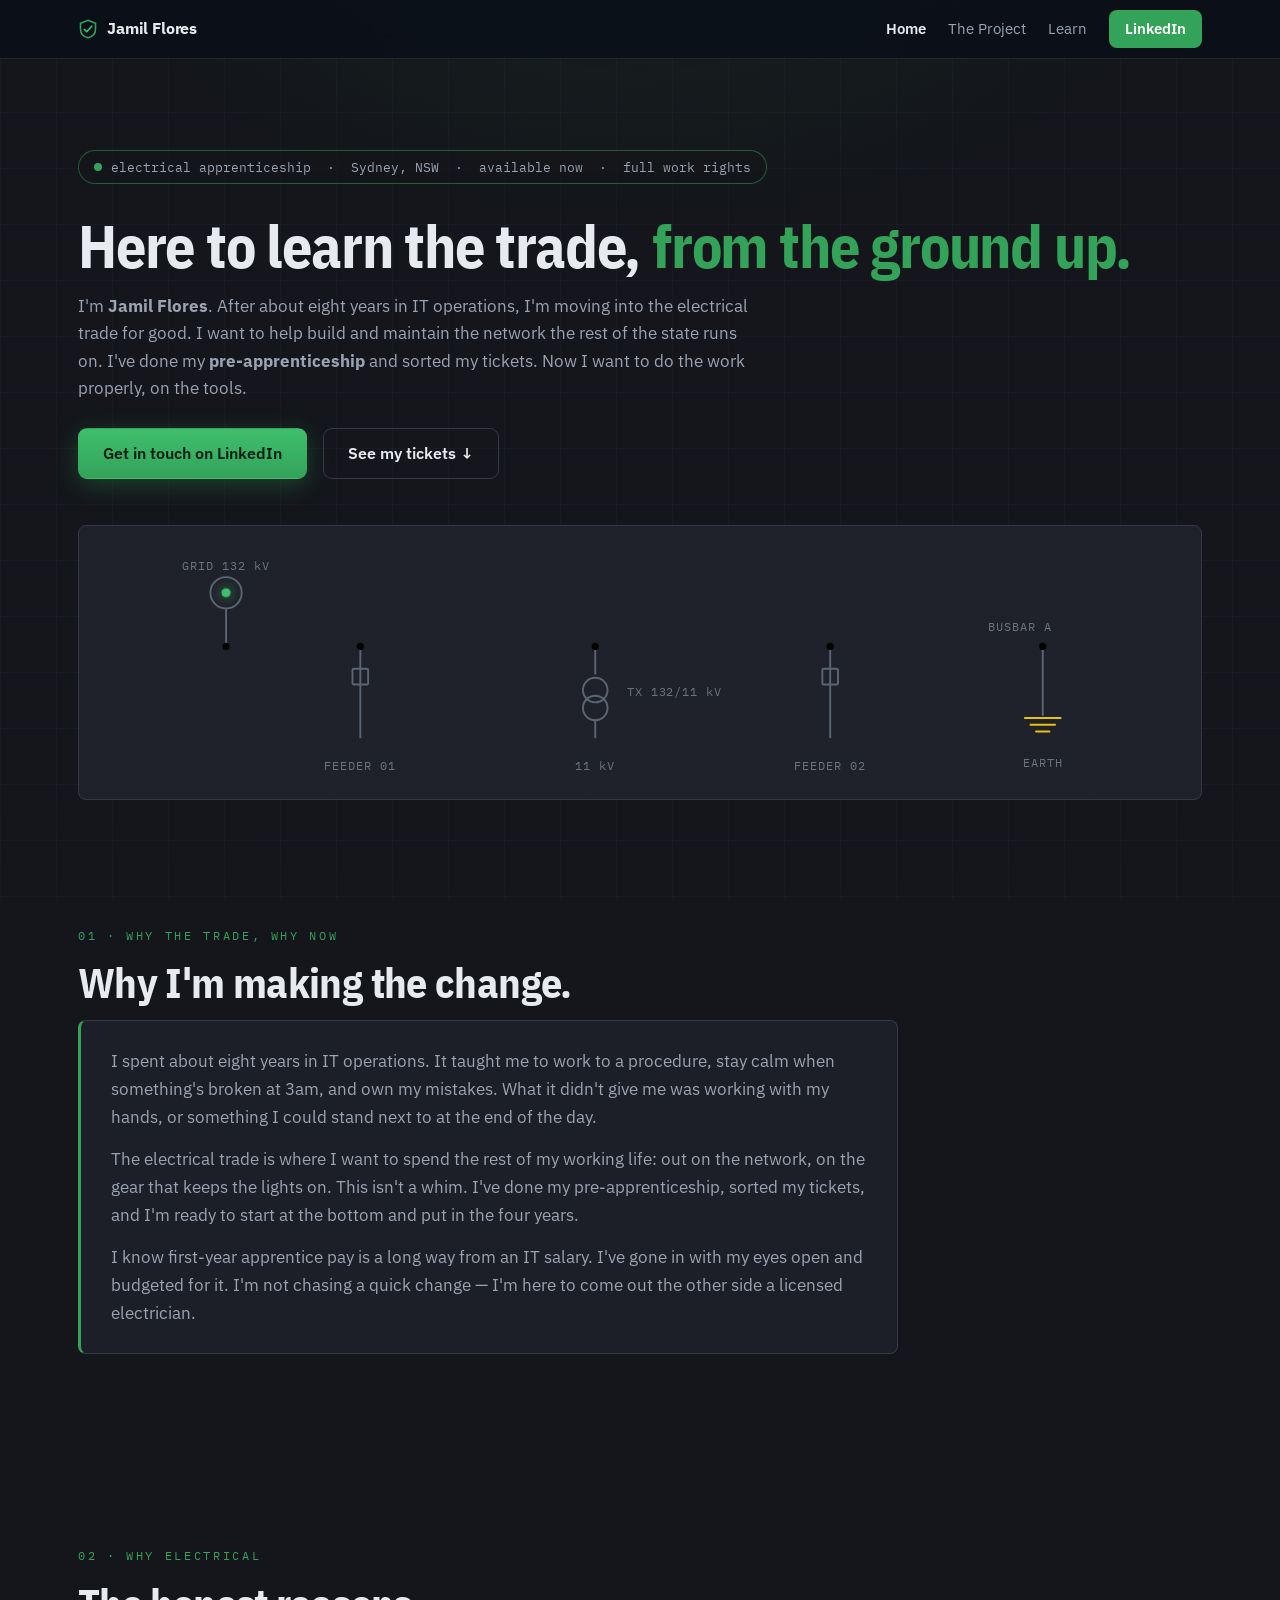
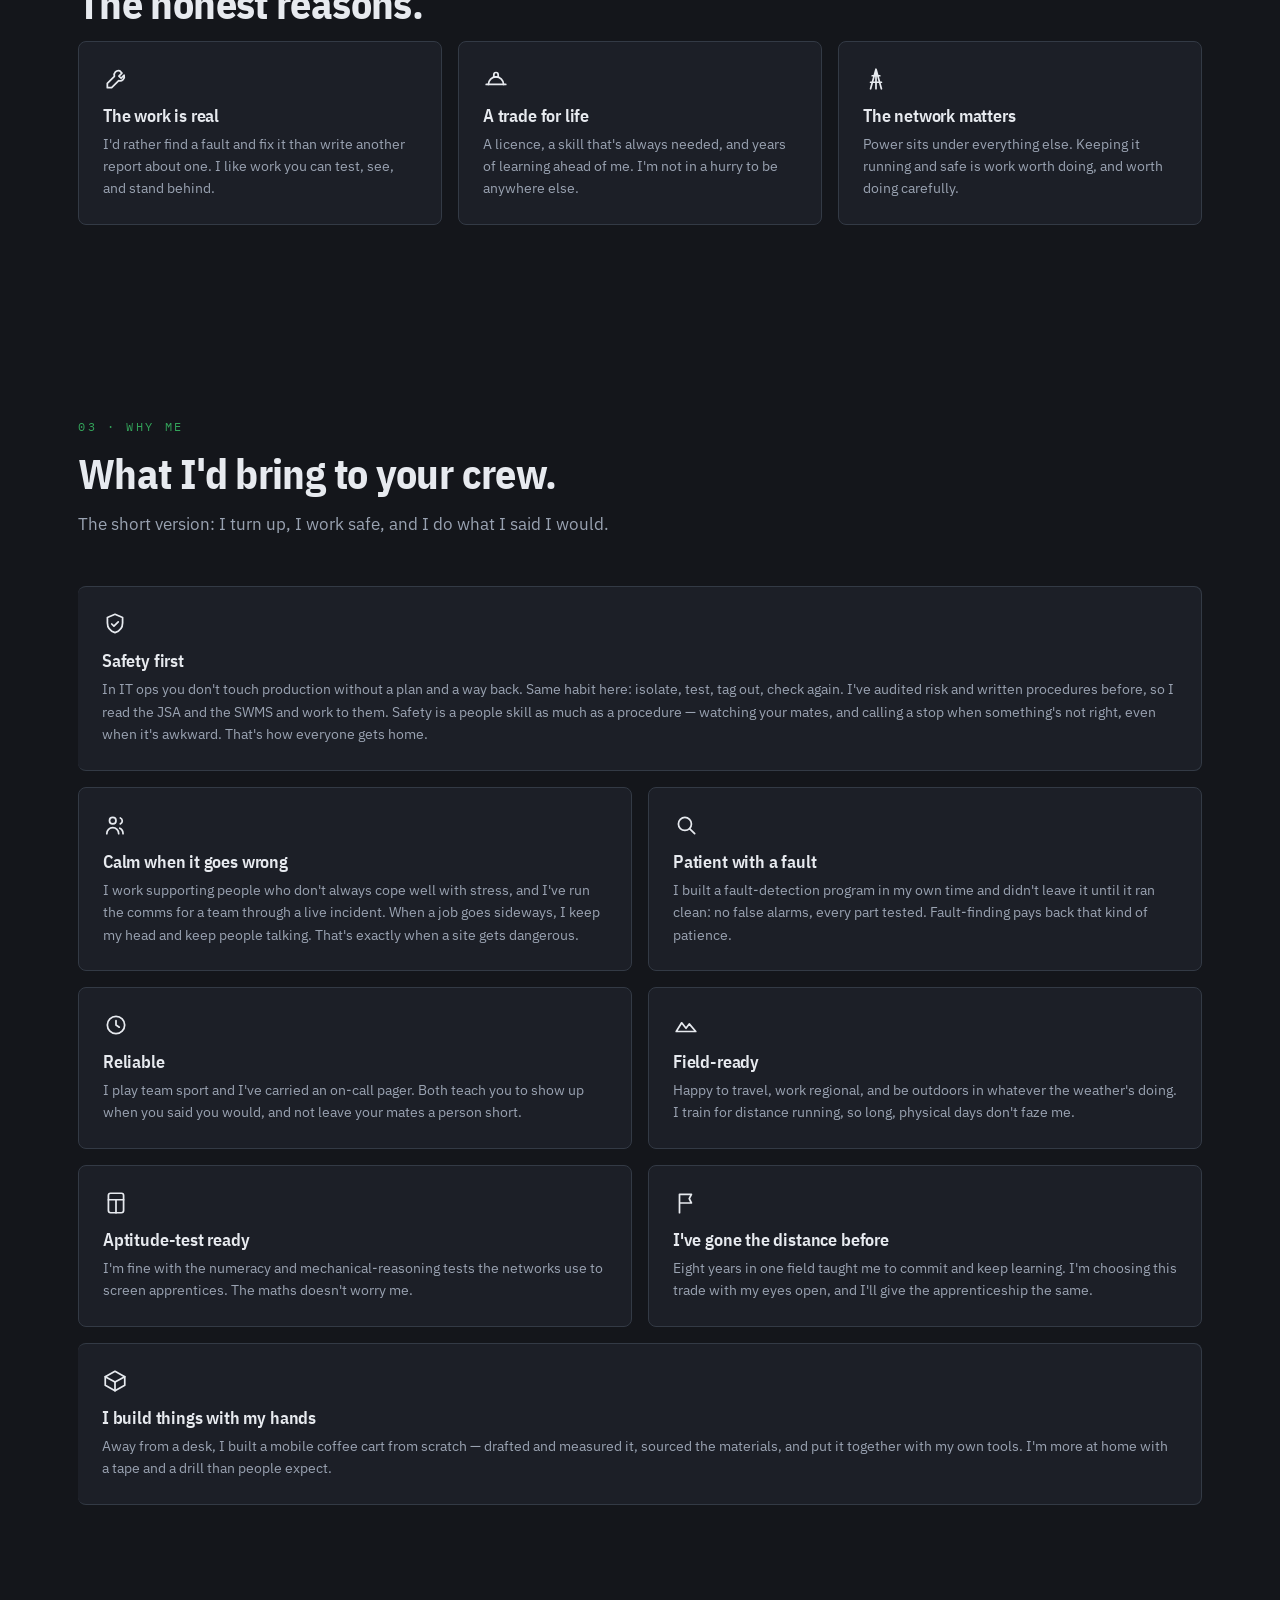
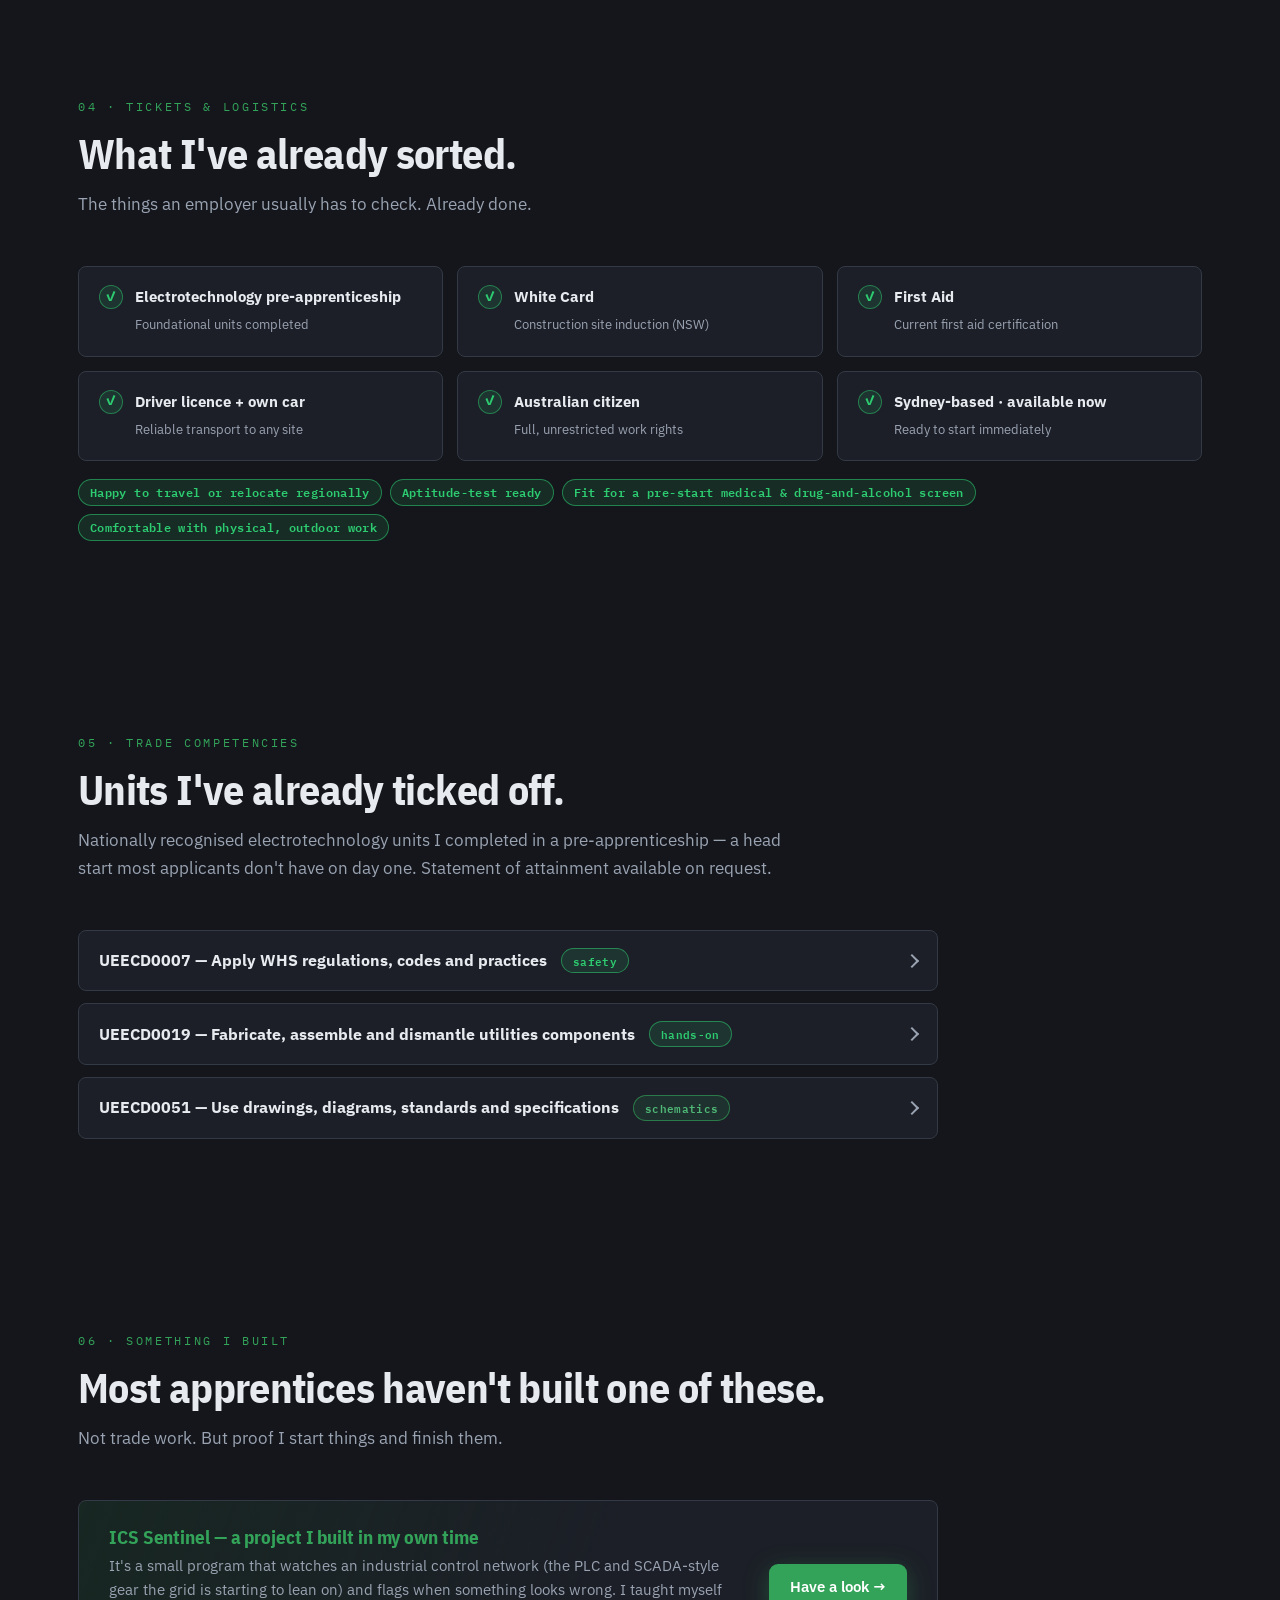
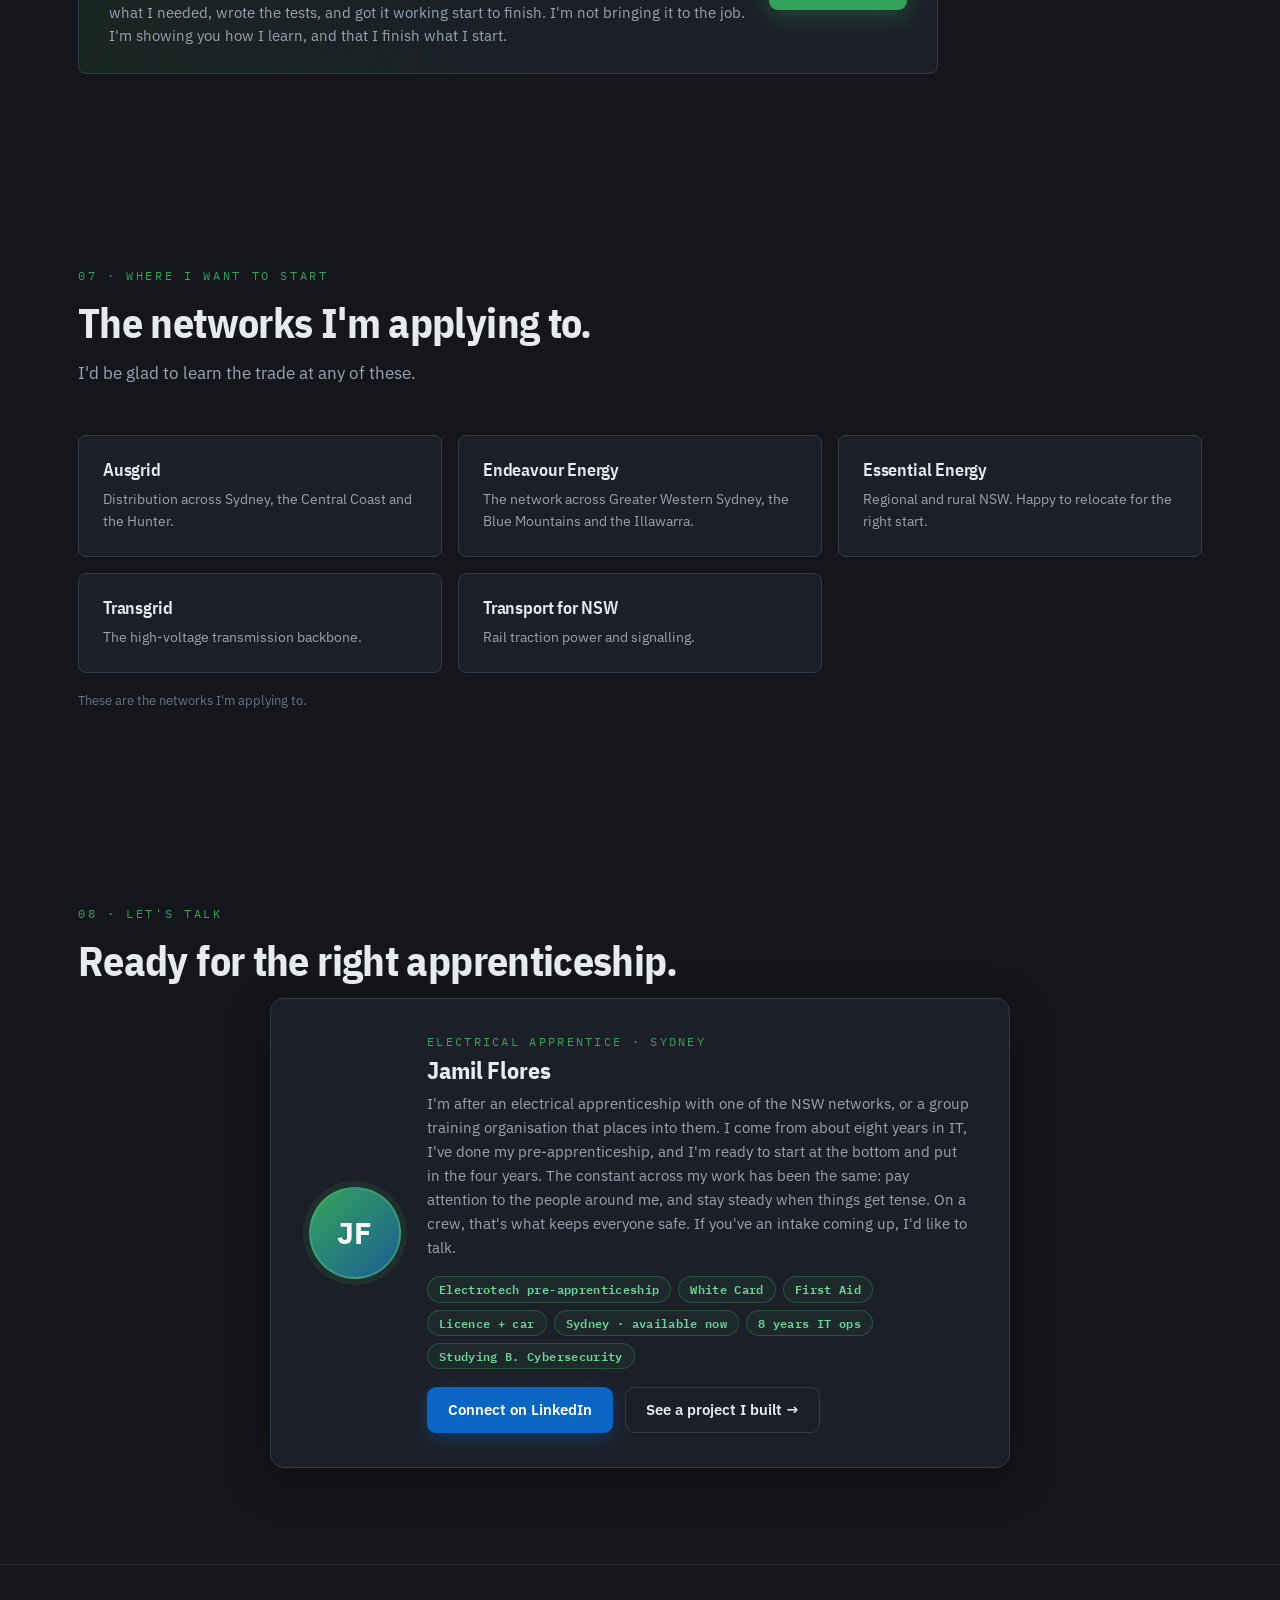
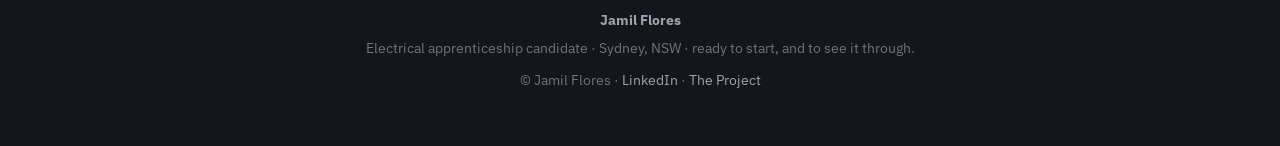
==== index.html @ cbecd1ee "Add Trade Competencies section; correct Cert II -> pre-apprenticeship - Replace every 'Cert II' refe" ====
<!DOCTYPE html>
<html lang="en">
<head>
<meta charset="UTF-8">
<meta name="viewport" content="width=device-width, initial-scale=1.0">
<title>Jamil Flores — Electrical Apprentice · Sydney, NSW</title>
<meta name="description" content="Jamil Flores — mature-age electrical apprenticeship candidate in Sydney. About eight years in IT operations, now committed to the electrical trade and the NSW networks. Electrotechnology pre-apprenticeship, White Card, First Aid, licence, available now.">
<meta name="keywords" content="electrical apprenticeship Sydney, electrotechnology apprentice NSW, Ausgrid, Endeavour Energy, Essential Energy, Transgrid, Transport for NSW, Jamil Flores">
<meta name="author" content="Jamil Flores">
<meta name="theme-color" content="#14161b">
<meta property="og:title" content="Jamil Flores — Electrical Apprentice · Sydney, NSW">
<meta property="og:description" content="Mature-age career-changer moving into the electrical trade for good. Electrotechnology pre-apprenticeship done, tickets sorted, ready to start with the NSW networks and put in the four years.">
<meta property="og:type" content="website">
<link rel="icon" href="data:image/svg+xml,%3Csvg xmlns='http://www.w3.org/2000/svg' viewBox='0 0 32 32'%3E%3Cpath d='M16 2 28 7v9c0 7.5-5 12.5-12 14C9 28.5 4 23.5 4 16V7Z' fill='%2314161b' stroke='%2333a35a' stroke-width='2'/%3E%3Cpath d='M10 16.5l4 4 8-9' fill='none' stroke='%232ECC71' stroke-width='2.5' stroke-linecap='round' stroke-linejoin='round'/%3E%3C/svg%3E">
<link rel="preconnect" href="https://fonts.googleapis.com">
<link rel="preconnect" href="https://fonts.gstatic.com" crossorigin>
<link rel="stylesheet" href="https://fonts.googleapis.com/css2?family=IBM+Plex+Mono:wght@400;500&family=IBM+Plex+Sans:wght@400;500;600&family=IBM+Plex+Sans+Condensed:wght@600;700&display=swap">
<link rel="stylesheet" href="styles.css">
<noscript>
<style>
  [data-animate] { opacity: 1 !important; transform: none !important; filter: none !important; }
</style>
</noscript>
</head>
<body>

<div class="bg-grid" aria-hidden="true"></div>
<div class="bg-glow" aria-hidden="true"></div>

<nav class="site-nav" aria-label="Site">
  <div class="wrap">
    <a class="nav-brand" href="index.html">
      <svg width="20" height="20" viewBox="0 0 32 32" aria-hidden="true">
        <path d="M16 2 28 7v9c0 7.5-5 12.5-12 14C9 28.5 4 23.5 4 16V7Z" fill="none" stroke="#33a35a" stroke-width="2.5"/>
        <path d="M10 16.5l4 4 8-9" fill="none" stroke="#2ECC71" stroke-width="2.5" stroke-linecap="round" stroke-linejoin="round"/>
      </svg>
      Jamil Flores
    </a>
    <div class="nav-links">
      <a href="index.html" class="is-active">Home</a>
      <a href="project.html">The Project</a>
      <a href="learn.html">Learn</a>
      <a class="nav-cta" href="https://www.linkedin.com/in/jamilflores" target="_blank" rel="noopener">LinkedIn</a>
    </div>
  </div>
</nav>
<div class="scroll-progress" id="scroll-progress" aria-hidden="true"></div>

<header class="docs-hero app-hero">
  <div class="wrap">
    <div class="hero-badge hero-enter" style="--d:.05s">
      <span class="pulse-dot" aria-hidden="true"></span>
      <span>electrical apprenticeship &nbsp;·&nbsp; Sydney, NSW &nbsp;·&nbsp; available now &nbsp;·&nbsp; full work rights</span>
    </div>
    <h1 class="hero-enter" style="--d:.15s">Here to learn the trade, <span class="accent">from the ground up.</span></h1>
    <p class="hero-enter" style="--d:.27s">
      I'm <strong>Jamil Flores</strong>. After about eight years in IT operations, I'm moving into the
      electrical trade for good. I want to help build and maintain the network the rest of the state
      runs on. I've done my <strong>pre-apprenticeship</strong> and sorted my tickets. Now I want to do the work properly,
      on the tools.
    </p>
    <div class="hero-ctas hero-enter" style="--d:.39s">
      <a class="btn btn-amber" href="https://www.linkedin.com/in/jamilflores" target="_blank" rel="noopener">Get in touch on LinkedIn</a>
      <a class="btn btn-ghost" href="#credentials">See my tickets ↓</a>
    </div>

    <figure class="hero-sld hero-enter" style="--d:.55s" aria-label="A single-line diagram: grid supply into a busbar feeding circuit breakers, a transformer, and an earthed feeder.">
      <svg viewBox="0 0 960 210" role="img">
        <title>Single-line diagram</title>
        <g class="sld-label" text-anchor="middle">
          <text x="110" y="20">GRID 132 kV</text>
          <text x="820" y="74">BUSBAR A</text>
          <text x="230" y="198">FEEDER 01</text>
          <text x="440" y="198">11 kV</text>
          <text x="650" y="198">FEEDER 02</text>
          <text x="840" y="196">EARTH</text>
          <text x="468" y="132" text-anchor="start">TX 132/11 kV</text>
        </g>
        <g class="sld-line" fill="none">
          <circle cx="110" cy="40" r="14"/>
          <path d="M110 54 V88"/>
          <path d="M230 88 V170"/><path d="M650 88 V170"/>
          <path d="M440 88 V113"/><path d="M440 153 V170"/>
          <path d="M840 88 V150"/>
          <rect x="223" y="108" width="14" height="14" rx="1"/>
          <rect x="643" y="108" width="14" height="14" rx="1"/>
          <circle cx="440" cy="127" r="11"/><circle cx="440" cy="143" r="11"/>
        </g>
        <path class="sld-bus" d="M60 88 H900"/>
        <g class="sld-node">
          <circle cx="110" cy="88" r="3.2"/><circle cx="230" cy="88" r="3.2"/>
          <circle cx="440" cy="88" r="3.2"/><circle cx="650" cy="88" r="3.2"/>
          <circle cx="840" cy="88" r="3.2"/>
        </g>
        <g class="sld-earth" fill="none">
          <path d="M824 152 H856"/><path d="M829 158 H851"/><path d="M834 164 H846"/>
        </g>
        <circle class="sld-pulse" r="4" cx="0" cy="0"/>
      </svg>
    </figure>
  </div>
</header>

<main>

<!-- ============================================================
     WHY THE TRADE, WHY NOW
     ============================================================ -->
<section id="pitch" aria-labelledby="pitch-title">
  <div class="wrap">
    <p class="section-kicker" data-animate>01 · Why the trade, why now</p>
    <h2 class="section-title" id="pitch-title" data-animate style="--d:.08s">Why I'm making the change.</h2>
    <div class="thesis glow-card" data-animate style="--d:.16s">
      <p>I spent about eight years in IT operations. It taught me to work to a procedure, stay calm when
      something's broken at 3am, and own my mistakes. What it didn't give me was working with my hands,
      or something I could stand next to at the end of the day.</p>
      <p>The electrical trade is where I want to spend the rest of my working life: out on the network,
      on the gear that keeps the lights on. This isn't a whim. I've done my pre-apprenticeship, sorted my
      tickets, and I'm ready to start at the bottom and put in the four years.</p>
      <p>I know first-year apprentice pay is a long way from an IT salary. I've gone in with my eyes
      open and budgeted for it. I'm not chasing a quick change — I'm here to come out the other side a
      licensed electrician.</p>
    </div>
  </div>
</section>

<!-- ============================================================
     WHY ELECTRICAL
     ============================================================ -->
<section id="why-electrical" aria-labelledby="whyel-title">
  <div class="wrap">
    <p class="section-kicker" data-animate>02 · Why electrical</p>
    <h2 class="section-title" id="whyel-title" data-animate style="--d:.08s">The honest reasons.</h2>
    <div class="pillar-grid cols-3">
      <div class="pillar-card glow-card" data-animate style="--d:.05s">
        <span class="pillar-icon" aria-hidden="true"><svg viewBox="0 0 24 24" fill="none" stroke="currentColor" stroke-width="1.6" stroke-linecap="round" stroke-linejoin="round" width="26" height="26" aria-hidden="true"><path d="M15.5 4.5a4 4 0 0 0-5 5L4 16v4h4l6.5-6.5a4 4 0 0 0 5-5l-2.8 2.8-2-2 2.8-2.8z"/></svg></span>
        <h3>The work is real</h3>
        <p>I'd rather find a fault and fix it than write another report about one. I like work you can
        test, see, and stand behind.</p>
      </div>
      <div class="pillar-card glow-card" data-animate style="--d:.15s">
        <span class="pillar-icon" aria-hidden="true"><svg viewBox="0 0 24 24" fill="none" stroke="currentColor" stroke-width="1.6" stroke-linecap="round" stroke-linejoin="round" width="26" height="26" aria-hidden="true"><path d="M3 17h18"/><path d="M5 17a7 7 0 0 1 14 0"/><path d="M10 8a2 2 0 0 1 4 0v2h-4z"/></svg></span>
        <h3>A trade for life</h3>
        <p>A licence, a skill that's always needed, and years of learning ahead of me. I'm not in a
        hurry to be anywhere else.</p>
      </div>
      <div class="pillar-card glow-card" data-animate style="--d:.25s">
        <span class="pillar-icon" aria-hidden="true"><svg viewBox="0 0 24 24" fill="none" stroke="currentColor" stroke-width="1.6" stroke-linecap="round" stroke-linejoin="round" width="26" height="26" aria-hidden="true"><path d="M12 3v18M7 21l5-18 5 18M8.5 9h7M7 15h10"/></svg></span>
        <h3>The network matters</h3>
        <p>Power sits under everything else. Keeping it running and safe is work worth doing, and worth
        doing carefully.</p>
      </div>
    </div>
  </div>
</section>

<!-- ============================================================
     WHY ME — pillars (safety first)
     ============================================================ -->
<section id="why-me" aria-labelledby="whyme-title">
  <div class="wrap">
    <p class="section-kicker" data-animate>03 · Why me</p>
    <h2 class="section-title" id="whyme-title" data-animate style="--d:.08s">What I'd bring to your crew.</h2>
    <p class="section-sub" data-animate style="--d:.16s">
      The short version: I turn up, I work safe, and I do what I said I would.
    </p>

    <div class="pillar-grid">
      <div class="pillar-card pillar-card--wide glow-card" data-animate style="--d:.05s">
        <span class="pillar-icon" aria-hidden="true"><svg viewBox="0 0 24 24" fill="none" stroke="currentColor" stroke-width="1.6" stroke-linecap="round" stroke-linejoin="round" width="26" height="26" aria-hidden="true"><path d="M12 3l7 3v5c0 4.5-3 7.6-7 9-4-1.4-7-4.5-7-9V6z"/><path d="M9 12l2 2 4-4"/></svg></span>
        <h3>Safety first</h3>
        <p>In IT ops you don't touch production without a plan and a way back. Same habit here: isolate,
        test, tag out, check again. I've audited risk and written procedures before, so I read the JSA
        and the SWMS and work to them. Safety is a people skill as much as a procedure — watching your
        mates, and calling a stop when something's not right, even when it's awkward. That's how
        everyone gets home.</p>
      </div>
      <div class="pillar-card glow-card" data-animate style="--d:.13s">
        <span class="pillar-icon" aria-hidden="true"><svg viewBox="0 0 24 24" fill="none" stroke="currentColor" stroke-width="1.6" stroke-linecap="round" stroke-linejoin="round" width="26" height="26" aria-hidden="true"><circle cx="9" cy="8" r="3"/><path d="M3.5 20a5.5 5.5 0 0 1 11 0"/><path d="M16 5.5a3 3 0 0 1 0 5.5"/><path d="M18.5 20a5.5 5.5 0 0 0-3-5"/></svg></span>
        <h3>Calm when it goes wrong</h3>
        <p>I work supporting people who don't always cope well with stress, and I've run the comms for
        a team through a live incident. When a job goes sideways, I keep my head and keep people
        talking. That's exactly when a site gets dangerous.</p>
      </div>
      <div class="pillar-card glow-card" data-animate style="--d:.21s">
        <span class="pillar-icon" aria-hidden="true"><svg viewBox="0 0 24 24" fill="none" stroke="currentColor" stroke-width="1.6" stroke-linecap="round" stroke-linejoin="round" width="26" height="26" aria-hidden="true"><circle cx="11" cy="11" r="6"/><line x1="20" y1="20" x2="15.5" y2="15.5"/></svg></span>
        <h3>Patient with a fault</h3>
        <p>I built a fault-detection program in my own time and didn't leave it until it ran clean: no
        false alarms, every part tested. Fault-finding pays back that kind of patience.</p>
      </div>
      <div class="pillar-card glow-card" data-animate style="--d:.29s">
        <span class="pillar-icon" aria-hidden="true"><svg viewBox="0 0 24 24" fill="none" stroke="currentColor" stroke-width="1.6" stroke-linecap="round" stroke-linejoin="round" width="26" height="26" aria-hidden="true"><circle cx="12" cy="12" r="8"/><path d="M12 8v4l3 2"/></svg></span>
        <h3>Reliable</h3>
        <p>I play team sport and I've carried an on-call pager. Both teach you to show up when you said
        you would, and not leave your mates a person short.</p>
      </div>
      <div class="pillar-card glow-card" data-animate style="--d:.37s">
        <span class="pillar-icon" aria-hidden="true"><svg viewBox="0 0 24 24" fill="none" stroke="currentColor" stroke-width="1.6" stroke-linecap="round" stroke-linejoin="round" width="26" height="26" aria-hidden="true"><path d="M3 18l5-8 4 5 3-4 6 7z"/></svg></span>
        <h3>Field-ready</h3>
        <p>Happy to travel, work regional, and be outdoors in whatever the weather's doing. I train for
        distance running, so long, physical days don't faze me.</p>
      </div>
      <div class="pillar-card glow-card" data-animate style="--d:.45s">
        <span class="pillar-icon" aria-hidden="true"><svg viewBox="0 0 24 24" fill="none" stroke="currentColor" stroke-width="1.6" stroke-linecap="round" stroke-linejoin="round" width="26" height="26" aria-hidden="true"><rect x="5" y="3" width="14" height="18" rx="2"/><line x1="5" y1="9" x2="19" y2="9"/><line x1="12" y1="9" x2="12" y2="21"/></svg></span>
        <h3>Aptitude-test ready</h3>
        <p>I'm fine with the numeracy and mechanical-reasoning tests the networks use to screen
        apprentices. The maths doesn't worry me.</p>
      </div>
      <div class="pillar-card glow-card" data-animate style="--d:.53s">
        <span class="pillar-icon" aria-hidden="true"><svg viewBox="0 0 24 24" fill="none" stroke="currentColor" stroke-width="1.6" stroke-linecap="round" stroke-linejoin="round" width="26" height="26" aria-hidden="true"><path d="M6 21V4M6 4h11l-2 4 2 4H6"/></svg></span>
        <h3>I've gone the distance before</h3>
        <p>Eight years in one field taught me to commit and keep learning. I'm choosing this trade with
        my eyes open, and I'll give the apprenticeship the same.</p>
      </div>
      <div class="pillar-card pillar-card--wide glow-card" data-animate style="--d:.6s">
        <span class="pillar-icon" aria-hidden="true"><svg viewBox="0 0 24 24" fill="none" stroke="currentColor" stroke-width="1.6" stroke-linecap="round" stroke-linejoin="round" width="26" height="26" aria-hidden="true"><path d="M21 8l-9-5-9 5 9 5 9-5z"/><path d="M3 8v8l9 5 9-5V8"/><path d="M12 13v8"/></svg></span>
        <h3>I build things with my hands</h3>
        <p>Away from a desk, I built a mobile coffee cart from scratch — drafted and measured it,
        sourced the materials, and put it together with my own tools. I'm more at home with a tape and
        a drill than people expect.</p>
      </div>
    </div>
  </div>
</section>

<!-- ============================================================
     TICKETS & LOGISTICS
     ============================================================ -->
<section id="credentials" aria-labelledby="cred-title">
  <div class="wrap">
    <p class="section-kicker" data-animate>04 · Tickets &amp; logistics</p>
    <h2 class="section-title" id="cred-title" data-animate style="--d:.08s">What I've already sorted.</h2>
    <p class="section-sub" data-animate style="--d:.16s">
      The things an employer usually has to check. Already done.
    </p>

    <div class="cred-grid">
      <div class="cred-card glow-card" data-animate style="--d:.04s">
        <span class="cred-check" aria-hidden="true">✓</span>
        <div class="cred-body"><strong>Electrotechnology pre-apprenticeship</strong><span>Foundational units completed</span></div>
      </div>
      <div class="cred-card glow-card" data-animate style="--d:.1s">
        <span class="cred-check" aria-hidden="true">✓</span>
        <div class="cred-body"><strong>White Card</strong><span>Construction site induction (NSW)</span></div>
      </div>
      <div class="cred-card glow-card" data-animate style="--d:.16s">
        <span class="cred-check" aria-hidden="true">✓</span>
        <div class="cred-body"><strong>First Aid</strong><span>Current first aid certification</span></div>
      </div>
      <div class="cred-card glow-card" data-animate style="--d:.22s">
        <span class="cred-check" aria-hidden="true">✓</span>
        <div class="cred-body"><strong>Driver licence + own car</strong><span>Reliable transport to any site</span></div>
      </div>
      <div class="cred-card glow-card" data-animate style="--d:.28s">
        <span class="cred-check" aria-hidden="true">✓</span>
        <div class="cred-body"><strong>Australian citizen</strong><span>Full, unrestricted work rights</span></div>
      </div>
      <div class="cred-card glow-card" data-animate style="--d:.34s">
        <span class="cred-check" aria-hidden="true">✓</span>
        <div class="cred-body"><strong>Sydney-based · available now</strong><span>Ready to start immediately</span></div>
      </div>
    </div>
    <p class="cred-extra" data-animate style="--d:.4s">
      <span class="chip chip-green">Happy to travel or relocate regionally</span>
      <span class="chip chip-green">Aptitude-test ready</span>
      <span class="chip chip-green">Fit for a pre-start medical &amp; drug-and-alcohol screen</span>
      <span class="chip chip-green">Comfortable with physical, outdoor work</span>
    </p>
  </div>
</section>

<!-- ============================================================
     TRADE COMPETENCIES
     ============================================================ -->
<section id="competencies" aria-labelledby="comp-title">
  <div class="wrap">
    <p class="section-kicker" data-animate>05 · Trade competencies</p>
    <h2 class="section-title" id="comp-title" data-animate style="--d:.08s">Units I've already ticked off.</h2>
    <p class="section-sub" data-animate style="--d:.16s">
      Nationally recognised electrotechnology units I completed in a pre-apprenticeship — a head start
      most applicants don't have on day one. Statement of attainment available on request.
    </p>

    <div class="docs-acc">
      <details data-animate style="--d:.05s">
        <summary>UEECD0007 — Apply WHS regulations, codes and practices <span class="chip chip-green">safety</span><span class="chev" aria-hidden="true"></span></summary>
        <div class="acc-body">
          <p><strong>What it is:</strong> the core electrotechnology safety unit — applying WHS
          regulations, codes of practice and safe work procedures on an electrotechnology site.</p>
          <p><strong>What it means I can do:</strong> spot the hazards before I start, apply and check
          the controls, pick and use the right PPE, and confirm a supply has been isolated by an
          authorised person before any work begins.</p>
          <p><strong>Why it matters:</strong> this is what everyone goes home on. I take isolation,
          tag-out and procedure seriously because I've been trained to, not just told to.</p>
        </div>
      </details>

      <details data-animate style="--d:.1s">
        <summary>UEECD0019 — Fabricate, assemble and dismantle utilities components <span class="chip chip-green">hands-on</span><span class="chev" aria-hidden="true"></span></summary>
        <div class="acc-body">
          <p><strong>What it is:</strong> a hands-on fitting and metal-fabrication unit — making,
          assembling and pulling apart the kinds of components used across the utilities industry.</p>
          <p><strong>What it means I can do:</strong> work safely with hand and power tools; measure,
          mark out and read a drawing; cut, shape, join and thread metal; and dismantle gear
          methodically so it goes back together right.</p>
          <p><strong>Why it matters:</strong> it's the practical side of the trade — and it's the real
          skill behind the coffee cart I built, not a weekend hobby.</p>
        </div>
      </details>

      <details data-animate style="--d:.15s">
        <summary>UEECD0051 — Use drawings, diagrams, standards and specifications <span class="chip chip-blue">schematics</span><span class="chev" aria-hidden="true"></span></summary>
        <div class="acc-body">
          <p><strong>What it is:</strong> reading and applying technical documentation — drawings,
          schematics, schedules, Australian Standards, codes and specs — and pulling the right detail
          out for the job.</p>
          <p><strong>What it means I can do:</strong> find the current drawing for a task, read the
          symbols and conventions on wiring and circuit diagrams, and apply them accurately.</p>
          <p><strong>Why it matters:</strong> reading schematics is foundational on the tools — and
          it's the same literacy that lets me follow protection and control diagrams on a grid that's
          going digital.</p>
        </div>
      </details>
    </div>
  </div>
</section>

<!-- ============================================================
     SOMETHING I BUILT → THE PROJECT
     ============================================================ -->
<section id="edge" aria-labelledby="edge-title">
  <div class="wrap">
    <p class="section-kicker" data-animate>06 · Something I built</p>
    <h2 class="section-title" id="edge-title" data-animate style="--d:.08s">Most apprentices haven't built one of these.</h2>
    <p class="section-sub" data-animate style="--d:.16s">
      Not trade work. But proof I start things and finish them.
    </p>

    <a class="learn-link-card glow-card" href="project.html" data-animate style="--d:.2s">
      <div>
        <h3>ICS Sentinel — a project I built in my own time</h3>
        <p>It's a small program that watches an industrial control network (the PLC and SCADA-style gear
        the grid is starting to lean on) and flags when something looks wrong. I taught myself what I
        needed, wrote the tests, and got it working start to finish. I'm not bringing it to the job. I'm
        showing you how I learn, and that I finish what I start.</p>
      </div>
      <span class="btn btn-primary btn-sm">Have a look →</span>
    </a>
  </div>
</section>

<!-- ============================================================
     WHERE I WANT TO START — NSW networks
     ============================================================ -->
<section id="sectors" aria-labelledby="sectors-title">
  <div class="wrap">
    <p class="section-kicker" data-animate>07 · Where I want to start</p>
    <h2 class="section-title" id="sectors-title" data-animate style="--d:.08s">The networks I'm applying to.</h2>
    <p class="section-sub" data-animate style="--d:.16s">
      I'd be glad to learn the trade at any of these.
    </p>

    <div class="pillar-grid cols-3">
      <div class="pillar-card glow-card" data-animate style="--d:.05s">
        <h3>Ausgrid</h3>
        <p>Distribution across Sydney, the Central Coast and the Hunter.</p>
      </div>
      <div class="pillar-card glow-card" data-animate style="--d:.12s">
        <h3>Endeavour Energy</h3>
        <p>The network across Greater Western Sydney, the Blue Mountains and the Illawarra.</p>
      </div>
      <div class="pillar-card glow-card" data-animate style="--d:.19s">
        <h3>Essential Energy</h3>
        <p>Regional and rural NSW. Happy to relocate for the right start.</p>
      </div>
      <div class="pillar-card glow-card" data-animate style="--d:.26s">
        <h3>Transgrid</h3>
        <p>The high-voltage transmission backbone.</p>
      </div>
      <div class="pillar-card glow-card" data-animate style="--d:.33s">
        <h3>Transport for NSW</h3>
        <p>Rail traction power and signalling.</p>
      </div>
    </div>
    <p class="sectors-note" data-animate style="--d:.4s">
      These are the networks I'm applying to.
    </p>
  </div>
</section>

<!-- ============================================================
     ABOUT / CONTACT
     ============================================================ -->
<section id="about" aria-labelledby="about-title">
  <div class="wrap">
    <p class="section-kicker" data-animate>08 · Let's talk</p>
    <h2 class="section-title" id="about-title" data-animate style="--d:.08s">Ready for the right apprenticeship.</h2>

    <div class="about-card" data-animate="pop" style="--d:.12s">
      <div class="avatar" aria-hidden="true">JF</div>
      <div class="about-body">
        <p class="about-kicker">Electrical apprentice · Sydney</p>
        <h3>Jamil Flores</h3>
        <p>I'm after an electrical apprenticeship with one of the NSW networks, or a group training
        organisation that places into them. I come from about eight years in IT, I've done my pre-apprenticeship, and I'm ready to start at the bottom and put in the four years. The constant across
        my work has been the same: pay attention to the people around me, and stay steady when things
        get tense. On a crew, that's what keeps everyone safe. If you've an intake coming up, I'd
        like to talk.</p>
        <div class="skills-strip" aria-label="At a glance">
          <span class="chip chip-skill">Electrotech pre-apprenticeship</span>
          <span class="chip chip-skill">White Card</span>
          <span class="chip chip-skill">First Aid</span>
          <span class="chip chip-skill">Licence + car</span>
          <span class="chip chip-skill">Sydney · available now</span>
          <span class="chip chip-skill">8 years IT ops</span>
          <span class="chip chip-skill">Studying B. Cybersecurity</span>
        </div>
        <div class="about-actions">
          <a class="btn btn-linkedin" href="https://www.linkedin.com/in/jamilflores" target="_blank" rel="noopener">Connect on LinkedIn</a>
          <a class="btn btn-ghost btn-sm" href="project.html">See a project I built →</a>
        </div>
      </div>
    </div>
  </div>
</section>

</main>

<footer>
  <div class="wrap">
    <p class="foot-title">Jamil Flores</p>
    <p>Electrical apprenticeship candidate · Sydney, NSW · ready to start, and to see it through.</p>
    <p class="foot-credit">© Jamil Flores ·
      <a href="https://www.linkedin.com/in/jamilflores" target="_blank" rel="noopener">LinkedIn</a> ·
      <a href="project.html">The Project</a></p>
  </div>
</footer>

<script src="app.js" defer></script>
</body>
</html>
---- styles.css ----
/* ============================================================
   ICS Sentinel — showcase site
   Zero dependencies. System fonts. All visuals inline SVG + CSS.
   ============================================================ */

/* ---------- tokens ---------- */
:root {
  --bg: #14161b;
  --bg-deep: #0e0f13;
  --bg-panel: #1c1f27;
  --bg-raised: #232730;
  --line: #333a45;
  --line-soft: #232730;
  --text: #e7eaef;
  --text-dim: #9aa3b2;
  --text-faint: #6b7480;
  --red: #d64541;
  --red-soft: rgba(214, 69, 65, 0.14);
  --amber: #e9c20a;
  --amber-soft: rgba(233, 194, 10, 0.13);
  --green: #2ecc71;
  --green-soft: rgba(46, 204, 113, 0.12);
  /* --blue is the emerald brand colour (name kept to avoid churn) */
  --blue: #33a35a;
  --blue-soft: rgba(51, 163, 90, 0.14);
  --radius: 8px;
  --earth-bright: #3fbf6c;
  --hazard: #e9c20a;
  --font-sans: "IBM Plex Sans", -apple-system, BlinkMacSystemFont, "Segoe UI",
    system-ui, Arial, sans-serif;
  --font-display: "IBM Plex Sans Condensed", "IBM Plex Sans", -apple-system,
    "Segoe UI", system-ui, Arial, sans-serif;
  --font-mono: "IBM Plex Mono", ui-monospace, "SF Mono", Menlo, Consolas, monospace;
  --maxw: 1180px;
}

/* ---------- reset ---------- */
*, *::before, *::after { box-sizing: border-box; }
html {
  scroll-behavior: smooth;
  overflow-x: hidden;
  overflow-x: clip;
}
body {
  margin: 0;
  background: var(--bg);
  color: var(--text);
  font-family: var(--font-sans);
  font-size: 17px;
  line-height: 1.6;
  -webkit-font-smoothing: antialiased;
  overflow-x: hidden;
}
h1, h2, h3, h4 {
  margin: 0;
  line-height: 1.12;
  font-family: var(--font-display);
  font-weight: 600;
  letter-spacing: -0.005em;
}
p { margin: 0; }
a { color: var(--blue); text-decoration: none; }
a:hover { text-decoration: underline; }
svg { display: block; }

.mono { font-family: var(--font-mono); }

/* ---------- ambient background: quiet steel drafting grid ---------- */
.bg-grid {
  position: fixed;
  inset: 0;
  z-index: -2;
  background-image:
    linear-gradient(rgba(120, 140, 170, 0.05) 1px, transparent 1px),
    linear-gradient(90deg, rgba(120, 140, 170, 0.05) 1px, transparent 1px);
  background-size: 56px 56px;
  mask-image: radial-gradient(ellipse 150% 120% at 50% 30%, #000 55%, transparent 100%);
  -webkit-mask-image: radial-gradient(ellipse 150% 120% at 50% 30%, #000 55%, transparent 100%);
}
/* faint static depth wash (no animation) */
.bg-glow {
  position: fixed;
  z-index: -1;
  inset: 0;
  pointer-events: none;
  background: radial-gradient(ellipse 70% 50% at 50% -5%,
    rgba(51, 163, 90, 0.08), transparent 60%);
}


/* ---------- layout ---------- */
.wrap {
  max-width: var(--maxw);
  margin: 0 auto;
  padding: 0 28px;
}
section { padding: 96px 0; position: relative; }

.section-kicker {
  font-family: var(--font-mono);
  font-size: 12px;
  letter-spacing: 0.22em;
  text-transform: uppercase;
  color: var(--blue);
  margin-bottom: 14px;
}
.section-title {
  font-size: clamp(28px, 4vw, 42px);
  font-weight: 700;
  letter-spacing: -0.015em;
  margin-bottom: 14px;
}
.section-sub {
  color: var(--text-dim);
  max-width: 720px;
  margin-bottom: 48px;
}

/* ---------- scroll-reveal base ---------- */
[data-animate] {
  opacity: 0;
  transform: translateY(26px);
  transition: opacity 0.7s cubic-bezier(0.22, 1, 0.36, 1),
              transform 0.7s cubic-bezier(0.22, 1, 0.36, 1),
              filter 0.7s cubic-bezier(0.22, 1, 0.36, 1);
  transition-delay: var(--d, 0s);
}
[data-animate].in-view {
  opacity: 1;
  transform: none;
}
[data-animate="left"]  { transform: translateX(-40px); }
[data-animate="right"] { transform: translateX(40px); }
[data-animate="pop"]   { transform: scale(0.92) translateY(12px); }

/* ---------- panels (terminal style) ---------- */
.panel {
  background: var(--bg-panel);
  border: 1px solid var(--line);
  border-radius: var(--radius);
  box-shadow: 0 12px 40px rgba(0, 0, 0, 0.35), inset 0 1px 0 rgba(255, 255, 255, 0.03);
  overflow: hidden;
}
.panel-bar {
  display: flex;
  align-items: center;
  gap: 10px;
  padding: 10px 16px;
  background: var(--bg-raised);
  border-bottom: 1px solid var(--line);
  font-family: var(--font-mono);
  font-size: 12.5px;
  color: var(--text-dim);
}
.panel-dots { display: flex; gap: 6px; }
.panel-dots span {
  width: 11px; height: 11px; border-radius: 50%;
  background: var(--line);
}
.panel-dots span:nth-child(1) { background: #e0564f; }
.panel-dots span:nth-child(2) { background: #f0b429; }
.panel-dots span:nth-child(3) { background: #34c26b; }
.panel-body { padding: 22px 24px; }

/* ---------- chips / badges ---------- */
.chip {
  display: inline-flex;
  align-items: center;
  gap: 6px;
  font-family: var(--font-mono);
  font-size: 12px;
  font-weight: 600;
  letter-spacing: 0.03em;
  padding: 3px 11px;
  border-radius: 999px;
  border: 1px solid currentColor;
  white-space: nowrap;
}
.chip-attack  { color: var(--amber); background: var(--amber-soft); }
.chip-red     { color: #ff7a75;      background: var(--red-soft); border-color: rgba(214,69,65,.65); }
.chip-blue    { color: #4fb877;      background: var(--blue-soft); border-color: rgba(51,163,90,.65); }
.chip-green   { color: var(--green); background: var(--green-soft); border-color: rgba(46,204,113,.55); }
.chip-dim     { color: var(--text-faint); background: rgba(141,160,184,.07); border-color: var(--line); }

/* ============================================================
   HERO
   ============================================================ */
.hero {
  min-height: 100svh;
  display: flex;
  flex-direction: column;
  justify-content: center;
  padding: 110px 0 70px;
}
.hero .wrap { position: relative; }

.hero-badge {
  display: inline-flex;
  align-items: center;
  gap: 9px;
  font-family: var(--font-mono);
  font-size: 12.5px;
  color: var(--text-dim);
  border: 1px solid var(--line);
  background: rgba(20, 22, 27, 0.7);
  border-radius: 999px;
  padding: 6px 15px;
  margin-bottom: 28px;
}
.hero-badge .pulse-dot {
  width: 8px; height: 8px; border-radius: 50%;
  background: var(--green);
  box-shadow: 0 0 0 0 rgba(46, 204, 113, 0.55);
  animation: dotPulse 2.4s ease-out infinite;
}
@keyframes dotPulse {
  0%   { box-shadow: 0 0 0 0 rgba(46, 204, 113, 0.55); }
  70%  { box-shadow: 0 0 0 9px rgba(46, 204, 113, 0); }
  100% { box-shadow: 0 0 0 0 rgba(46, 204, 113, 0); }
}

.hero h1 {
  font-family: var(--font-display);
  font-size: clamp(46px, 8vw, 84px);
  font-weight: 700;
  letter-spacing: -0.02em;
  margin-bottom: 8px;
  color: var(--text);
}
.hero-tagline {
  font-size: clamp(20px, 2.6vw, 27px);
  font-weight: 600;
  color: var(--text);
  margin-bottom: 18px;
}
.hero-oneliner {
  max-width: 660px;
  color: var(--text-dim);
  font-size: 17.5px;
  margin-bottom: 38px;
}
.hero-oneliner strong { color: var(--text); }

.hook-stat {
  position: relative;
  max-width: 660px;
  border: 1px solid rgba(214, 69, 65, 0.55);
  background: linear-gradient(180deg, rgba(214, 69, 65, 0.09), rgba(214, 69, 65, 0.03));
  border-radius: var(--radius);
  padding: 20px 24px 20px 56px;
  margin-bottom: 40px;
  animation: alertPulse 2.2s ease-in-out 0.9s 3;
}
.hook-stat::before {
  content: "!";
  position: absolute;
  left: 20px; top: 21px;
  width: 24px; height: 24px;
  border-radius: 6px;
  background: var(--red);
  color: #fff;
  font-weight: 800;
  font-size: 16px;
  display: flex; align-items: center; justify-content: center;
}
.hook-stat p { color: var(--text-dim); font-size: 16px; }
.hook-stat strong { color: #ffb1ad; }
@keyframes alertPulse {
  0%, 100% { box-shadow: 0 0 0 0 rgba(214, 69, 65, 0); }
  50%      { box-shadow: 0 0 34px 2px rgba(214, 69, 65, 0.30); }
}

.hero-ctas { display: flex; flex-wrap: wrap; gap: 16px; align-items: center; }
.btn {
  display: inline-flex;
  align-items: center;
  gap: 8px;
  font-weight: 600;
  font-size: 15.5px;
  padding: 12px 24px;
  border-radius: 9px;
  border: 1px solid transparent;
  cursor: pointer;
  transition: transform 0.2s ease, box-shadow 0.2s ease, background 0.2s ease;
}
.btn-primary {
  background: var(--blue);
  color: #fff;
  box-shadow: 0 6px 24px rgba(51, 163, 90, 0.35);
}
.btn-primary:hover {
  transform: translateY(-2px);
  box-shadow: 0 10px 30px rgba(51, 163, 90, 0.5);
  text-decoration: none;
}
.cmd-pill {
  font-family: var(--font-mono);
  font-size: 14.5px;
  color: var(--green);
  background: var(--bg-panel);
  border: 1px solid var(--line);
  border-radius: 9px;
  padding: 12px 20px;
  display: inline-flex;
  align-items: center;
  gap: 9px;
}
.cmd-pill .prompt-char { color: var(--text-faint); }
.cursor {
  display: inline-block;
  width: 8px; height: 17px;
  background: var(--green);
  vertical-align: text-bottom;
  animation: blink 1.1s steps(1) infinite;
}
@keyframes blink { 50% { opacity: 0; } }

/* hero entrance — load-time stagger */
.hero-enter {
  opacity: 0;
  transform: translateY(24px);
  animation: heroIn 0.85s cubic-bezier(0.22, 1, 0.36, 1) forwards;
  animation-delay: var(--d, 0s);
}
@keyframes heroIn { to { opacity: 1; transform: none; } }

/* hero background packet line */
.hero-line {
  position: absolute;
  left: 0; right: 0;
  bottom: -34px;
  height: 2px;
  pointer-events: none;
}
.hero-line .track {
  position: absolute; inset: 0;
  background: linear-gradient(90deg, transparent, var(--line) 15%, var(--line) 85%, transparent);
}
.hero-line .packet {
  position: absolute;
  top: 50%;
  left: 0;
  width: 56px; height: 3px;
  border-radius: 3px;
  transform: translateY(-50%);
  background: linear-gradient(90deg, transparent, var(--green));
  box-shadow: 0 0 10px rgba(46, 204, 113, 0.7);
  animation: packetSlide 5.5s linear infinite;
}
@keyframes packetSlide {
  from { left: -8%; opacity: 0; }
  8%   { opacity: 1; }
  92%  { opacity: 1; }
  to   { left: 104%; opacity: 0; }
}

.scroll-cue {
  position: absolute;
  left: 50%;
  bottom: 26px;
  transform: translateX(-50%);
  color: var(--text-faint);
  animation: bob 2.2s ease-in-out infinite;
}
@keyframes bob {
  0%, 100% { transform: translateX(-50%) translateY(0); }
  50%      { transform: translateX(-50%) translateY(9px); }
}

/* ============================================================
   PIPELINE FUNNEL
   ============================================================ */
.funnel-svg-box { margin-bottom: 36px; }
.funnel-svg-box svg { width: 100%; height: auto; }

/* funnel bands wipe in left→right */
.funnel-band {
  clip-path: inset(0 100% 0 0);
  transition: clip-path 0.9s cubic-bezier(0.45, 0, 0.2, 1);
  transition-delay: var(--d, 0s);
}
.funnel-go .funnel-band { clip-path: inset(0 0 0 0); }

/* funnel stage node circles pop */
.funnel-node {
  opacity: 0;
  transform: scale(0.5);
  transform-origin: center;
  transform-box: fill-box;
  transition: opacity 0.5s ease, transform 0.5s cubic-bezier(0.34, 1.56, 0.64, 1);
  transition-delay: var(--d, 0s);
}
.funnel-go .funnel-node { opacity: 1; transform: scale(1); }

/* packets along the funnel spine */
.spine-packet {
  offset-path: path("M 40 180 L 1160 180");
  offset-distance: 0%;
  animation: spineFlow var(--dur, 7s) linear infinite;
  animation-delay: var(--ad, 0s);
  opacity: 0;
}
.funnel-go .spine-packet { opacity: 1; }
@keyframes spineFlow {
  from { offset-distance: 0%; }
  to   { offset-distance: 100%; }
}

/* pulsing critical ring at the end of the funnel */
.crit-ring {
  transform-origin: center;
  transform-box: fill-box;
  animation: critRing 2.4s ease-out infinite;
  opacity: 0;
}
.funnel-go .crit-ring { opacity: 1; }
@keyframes critRing {
  0%   { transform: scale(0.55); opacity: 0.9; }
  80%  { transform: scale(1.5);  opacity: 0; }
  100% { transform: scale(1.5);  opacity: 0; }
}

.stage-cards {
  display: grid;
  grid-template-columns: repeat(5, 1fr);
  gap: 16px;
}
.stage-card {
  background: var(--bg-panel);
  border: 1px solid var(--line);
  border-radius: var(--radius);
  padding: 20px 18px;
  position: relative;
  transition: border-color 0.3s ease, transform 0.3s ease;
}
.stage-card:hover { border-color: var(--blue); transform: translateY(-4px); }
.stage-card .stage-num {
  font-family: var(--font-mono);
  font-size: 11px;
  color: var(--text-faint);
  letter-spacing: 0.18em;
  margin-bottom: 10px;
}
.stage-card h3 {
  font-size: 15.5px;
  font-weight: 800;
  text-transform: uppercase;
  letter-spacing: 0.06em;
  margin-bottom: 6px;
}
.stage-card .stage-stat {
  font-family: var(--font-mono);
  font-variant-numeric: tabular-nums;
  font-size: 26px;
  font-weight: 700;
  color: var(--blue);
  margin-bottom: 10px;
}
.stage-card.is-critical .stage-stat { color: var(--red); }
.stage-card p { font-size: 13.5px; color: var(--text-dim); line-height: 1.55; }
.stage-card.is-critical { border-top: 2px solid var(--red); }

.funnel-readout {
  margin-top: 34px;
  display: flex;
  justify-content: center;
  align-items: baseline;
  flex-wrap: wrap;
  gap: 10px 18px;
  font-family: var(--font-mono);
  font-size: clamp(15px, 2.4vw, 21px);
  color: var(--text-dim);
}
.funnel-readout b {
  font-variant-numeric: tabular-nums;
  font-size: 1.35em;
  color: var(--text);
}
.funnel-readout .ro-crit b { color: var(--red); }
.funnel-readout .arrow { color: var(--text-faint); }

/* ============================================================
   PLANT MAP + MATCHUP
   ============================================================ */
.plant-grid {
  display: grid;
  grid-template-columns: minmax(0, 1.08fr) minmax(0, 1fr);
  gap: 40px;
  align-items: start;
}
.plant-map {
  position: sticky;
  top: 48px;
  align-self: start;
}
.plant-map svg { width: 100%; height: auto; }

/* trust boundary draw-in + marching dashes */
.boundary {
  stroke-dasharray: 10 8;
  animation: dashMarch 30s linear infinite;
}
@keyframes dashMarch { to { stroke-dashoffset: -360; } }

.map-node {
  opacity: 0;
  transform: scale(0.9) translateY(8px);
  transform-origin: center;
  transform-box: fill-box;
  transition: opacity 0.55s ease, transform 0.55s cubic-bezier(0.34, 1.56, 0.64, 1);
  transition-delay: var(--d, 0s);
}
.map-go .map-node { opacity: 1; transform: none; }

.map-edge {
  stroke-dasharray: 600;
  stroke-dashoffset: 600;
  transition: stroke-dashoffset 1.4s ease;
  transition-delay: var(--d, 0s);
}
.map-go .map-edge { stroke-dashoffset: 0; }

/* legit green packets */
.map-packet-g { opacity: 0; }
.map-go .map-packet-g { opacity: 1; }
.mp {
  animation: mpFlow var(--dur, 4s) linear infinite;
  animation-delay: var(--ad, 0s);
}
@keyframes mpFlow {
  0%   { offset-distance: 0%; opacity: 0; }
  6%   { opacity: 1; }
  88%  { opacity: 1; }
  100% { offset-distance: 100%; opacity: 0; }
}

/* attack burst: fast red dot every 5s + impact ring on PLC-2 */
.mp-attack {
  offset-path: path("M 150 552 C 330 545 600 520 668 430");
  animation: mpAttack 5s cubic-bezier(0.6, 0, 0.9, 0.4) infinite;
}
@keyframes mpAttack {
  0%, 70%  { offset-distance: 0%; opacity: 0; }
  72%      { opacity: 1; }
  86%      { offset-distance: 100%; opacity: 1; }
  87%, 100%{ offset-distance: 100%; opacity: 0; }
}
.impact-ring {
  transform-origin: center;
  transform-box: fill-box;
  opacity: 0;
  animation: impact 5s ease-out infinite;
}
@keyframes impact {
  0%, 85%  { transform: scale(0.4); opacity: 0; }
  87%      { opacity: 0.95; }
  100%     { transform: scale(2.1); opacity: 0; }
}
.attacker-glow {
  transform-origin: center;
  transform-box: fill-box;
  animation: attackerBreath 3s ease-in-out infinite;
}
@keyframes attackerBreath {
  0%, 100% { opacity: 0.25; transform: scale(1); }
  50%      { opacity: 0.6;  transform: scale(1.12); }
}

.map-legend {
  display: flex;
  flex-wrap: wrap;
  gap: 10px 22px;
  margin-top: 18px;
  font-size: 13.5px;
  color: var(--text-dim);
}
.map-legend .key {
  display: inline-flex; align-items: center; gap: 8px;
}
.map-legend .swatch { width: 22px; height: 3px; border-radius: 2px; }
.swatch-green { background: var(--green); }
.swatch-red { background: var(--red); }
.swatch-dash {
  width: 22px; height: 0;
  border-top: 2px dashed var(--text-faint);
  background: none;
}

/* ---------- matchup rows ---------- */
.matchup-list { display: flex; flex-direction: column; gap: 14px; }
.matchup-row {
  display: grid;
  grid-template-columns: minmax(0, 1fr) 34px minmax(0, 1fr);
  align-items: stretch;
  gap: 0;
}
.mu-cell {
  border-radius: var(--radius);
  padding: 15px 17px;
  border: 1px solid var(--line);
  background: var(--bg-panel);
  min-width: 0;
}
.mu-attack {
  border-left: 3px solid var(--red);
  background: linear-gradient(90deg, rgba(214, 69, 65, 0.07), var(--bg-panel) 55%);
}
.mu-detect {
  border-left: 3px solid var(--blue);
  background: linear-gradient(90deg, rgba(51, 163, 90, 0.08), var(--bg-panel) 55%);
}
.mu-cell h4 { font-size: 14.5px; font-weight: 700; margin-bottom: 4px; }
.mu-attack h4 { color: #ff8d88; }
.mu-detect h4 { color: #4fb877; }
.mu-cell p { font-size: 13px; color: var(--text-dim); line-height: 1.5; }
.mu-cell .chips { margin-top: 9px; display: flex; flex-wrap: wrap; gap: 6px; }

.mu-vs {
  display: flex;
  align-items: center;
  justify-content: center;
  position: relative;
}
.mu-vs::before {
  content: "";
  position: absolute;
  left: 0; right: 0; top: 50%;
  height: 2px;
  background: linear-gradient(90deg, var(--red), var(--blue));
  transform: scaleX(0);
  transform-origin: left;
  transition: transform 0.6s ease;
  transition-delay: calc(var(--d, 0s) + 0.35s);
}
.matchup-row.in-view .mu-vs::before { transform: scaleX(1); }

/* chips bounce in after the row */
.mu-cell .chips .chip {
  opacity: 0;
  transform: scale(0.6);
  transition: opacity 0.4s ease, transform 0.45s cubic-bezier(0.34, 1.56, 0.64, 1);
  transition-delay: calc(var(--d, 0s) + 0.55s);
}
.matchup-row.in-view .chips .chip { opacity: 1; transform: scale(1); }

/* matchup row slide-in halves */
.matchup-row .mu-attack,
.matchup-row .mu-detect {
  opacity: 0;
  transition: opacity 0.6s ease, transform 0.6s cubic-bezier(0.22, 1, 0.36, 1);
  transition-delay: var(--d, 0s);
}
.matchup-row .mu-attack { transform: translateX(-36px); }
.matchup-row .mu-detect { transform: translateX(36px); }
.matchup-row.in-view .mu-attack,
.matchup-row.in-view .mu-detect { opacity: 1; transform: none; }

/* ---------- severity donut ---------- */
.severity-box {
  margin-top: 36px;
  display: flex;
  align-items: center;
  gap: 36px;
  flex-wrap: wrap;
}
.donut-wrap { position: relative; width: 210px; height: 210px; flex: none; }
.donut-wrap svg { width: 100%; height: 100%; }
.donut-seg {
  fill: none;
  stroke-linecap: butt;
  transition: stroke-dashoffset 1.1s cubic-bezier(0.45, 0, 0.2, 1);
  transition-delay: var(--d, 0s);
}
.donut-center {
  position: absolute;
  inset: 0;
  display: flex;
  flex-direction: column;
  align-items: center;
  justify-content: center;
  text-align: center;
  pointer-events: none;
}
.donut-center b {
  font-family: var(--font-mono);
  font-variant-numeric: tabular-nums;
  font-size: 40px;
  font-weight: 700;
}
.donut-center span {
  font-size: 12.5px;
  letter-spacing: 0.14em;
  text-transform: uppercase;
  color: var(--text-dim);
}
.sev-glow { filter: drop-shadow(0 0 6px rgba(214, 69, 65, 0.8)); }

.sev-legend { display: flex; flex-direction: column; gap: 11px; min-width: 220px; }
.sev-row {
  display: grid;
  grid-template-columns: 14px 92px 1fr 26px;
  align-items: center;
  gap: 12px;
  font-size: 14.5px;
}
.sev-row .dot { width: 12px; height: 12px; border-radius: 4px; }
.sev-row .bar-track {
  height: 7px;
  border-radius: 4px;
  background: var(--line-soft);
  overflow: hidden;
}
.sev-row .bar {
  display: block;
  height: 100%;
  border-radius: 4px;
  transform: scaleX(0);
  transform-origin: left;
  transition: transform 0.9s cubic-bezier(0.45, 0, 0.2, 1);
  transition-delay: var(--d, 0s);
}
.in-view .sev-row .bar,
.sev-rows-go .sev-row .bar { transform: scaleX(1); }
.sev-row .count {
  font-family: var(--font-mono);
  font-variant-numeric: tabular-nums;
  font-weight: 700;
  text-align: right;
}

/* ---------- SVG text + helpers ---------- */
.svg-title {
  font-family: var(--font-mono);
  font-size: 12px;
  letter-spacing: 0.2em;
  fill: var(--text-faint);
}
.svg-name { font-family: var(--font-sans); font-weight: 700; font-size: 15px; fill: var(--text); }
.svg-name-red { fill: #ff8d88; }
.svg-ip { font-family: var(--font-mono); font-size: 12.5px; fill: #4fb877; }
.svg-ip-red { fill: #ff7a75; }
.svg-note { font-family: var(--font-sans); font-size: 11.5px; fill: var(--text-dim); }
.svg-mono-sm { font-family: var(--font-mono); font-size: 11.5px; fill: var(--text-dim); }
.svg-q {
  font-family: var(--font-mono);
  font-size: 17px;
  font-weight: 700;
  fill: #ff7a75;
  text-anchor: middle;
}
.svg-stage {
  font-family: var(--font-sans);
  font-weight: 800;
  font-size: 15px;
  letter-spacing: 0.07em;
  text-transform: uppercase;
  fill: var(--text);
  text-anchor: middle;
}
.svg-stage-sub {
  font-family: var(--font-mono);
  font-size: 13px;
  fill: var(--text-dim);
  text-anchor: middle;
}
.svg-crit { fill: #ff7a75; font-weight: 700; }

/* donut sweep trigger (overrides the presentation attributes) */
.donut-go .donut-seg { stroke-dashoffset: 0; }

.sev-note {
  margin-top: 6px;
  font-size: 12.5px;
  color: var(--text-faint);
}

/* ============================================================
   TRIAGE TERMINAL
   ============================================================ */
.triage-panel { max-width: 860px; margin: 0 auto; }
.triage-panel .panel-body {
  font-family: var(--font-mono);
  font-size: 14.5px;
  line-height: 1.75;
  padding: 26px 30px;
}
.mode-badges { margin-left: auto; display: flex; gap: 8px; }
.badge-ai {
  animation: aiBreath 3s ease-in-out infinite;
}
@keyframes aiBreath {
  0%, 100% { box-shadow: 0 0 0 0 rgba(51, 163, 90, 0); }
  50%      { box-shadow: 0 0 14px 1px rgba(51, 163, 90, 0.55); }
}

.t-line {
  white-space: pre-wrap;
  word-break: break-word;
  min-height: 1.75em;
}
.t-line.t-hidden { opacity: 0; }
.t-line.t-shown { opacity: 1; transition: opacity 0.18s ease; }

.t-sev { color: var(--red); font-weight: 700; }
.t-key { color: var(--text-faint); }
.t-val { color: var(--text); }
.t-num { color: var(--amber); }
.t-tech { color: var(--amber); }
.t-good { color: var(--green); }
.t-quote { color: var(--text-dim); }
.t-action { color: #4fb877; }
.t-blank { min-height: 0.9em; }

.triage-cursor {
  display: inline-block;
  width: 9px; height: 16px;
  background: var(--text-dim);
  vertical-align: -2px;
  animation: blink 1.1s steps(1) infinite;
}

.triage-panel.crit-flash {
  animation: critFlash 1.4s ease-out 1;
}
@keyframes critFlash {
  0%  { box-shadow: 0 0 0 0 rgba(214, 69, 65, 0); border-color: var(--line); }
  35% { box-shadow: 0 0 50px 4px rgba(214, 69, 65, 0.4); border-color: rgba(214, 69, 65, 0.8); }
  100%{ box-shadow: 0 12px 40px rgba(0, 0, 0, 0.35); border-color: var(--line); }
}

.triage-note {
  text-align: center;
  color: var(--text-faint);
  font-size: 13.5px;
  margin-top: 18px;
}
.triage-note .chip { font-size: 11px; padding: 1px 9px; }

/* ============================================================
   STAT STRIP + FOOTER
   ============================================================ */
.stat-strip {
  display: grid;
  grid-template-columns: repeat(5, 1fr);
  gap: 16px;
}
.stat-card {
  background: var(--bg-panel);
  border: 1px solid var(--line);
  border-radius: var(--radius);
  padding: 24px 20px;
  text-align: center;
  transition: border-color 0.3s ease, transform 0.3s ease;
}
.stat-card:hover { border-color: var(--green); transform: translateY(-4px); }
.stat-card .big {
  font-family: var(--font-mono);
  font-variant-numeric: tabular-nums;
  font-size: 38px;
  font-weight: 700;
  color: var(--green);
  line-height: 1.1;
}
.stat-card .big .unit { font-size: 0.55em; color: var(--text-dim); }
.stat-card .label {
  margin-top: 8px;
  font-size: 13.5px;
  color: var(--text-dim);
  line-height: 1.45;
}
.stat-card .label .mono { font-size: 12px; color: var(--text); }
.stat-card.flash-zero .big { animation: zeroFlash 1.2s ease 1; }
@keyframes zeroFlash {
  0%   { text-shadow: none; }
  40%  { text-shadow: 0 0 22px rgba(46, 204, 113, 0.95); }
  100% { text-shadow: none; }
}

footer {
  border-top: 1px solid var(--line-soft);
  padding: 44px 0 54px;
  text-align: center;
  color: var(--text-faint);
  font-size: 14px;
}
footer .cmd-pill { margin-bottom: 20px; }
footer .foot-title { color: var(--text-dim); font-weight: 700; margin-bottom: 6px; }

/* ============================================================
   SITE NAV
   ============================================================ */
.site-nav {
  position: fixed;
  top: 0; left: 0; right: 0;
  z-index: 50;
  background: rgba(10, 15, 24, 0.78);
  backdrop-filter: blur(12px);
  -webkit-backdrop-filter: blur(12px);
  border-bottom: 1px solid var(--line-soft);
}
.site-nav .wrap {
  display: flex;
  align-items: center;
  gap: 26px;
  height: 58px;
}
.nav-brand {
  display: inline-flex;
  align-items: center;
  gap: 9px;
  font-weight: 800;
  font-size: 16px;
  letter-spacing: -0.01em;
  color: var(--text);
}
.nav-brand:hover { text-decoration: none; color: #fff; }
.nav-brand svg { flex: none; }
.nav-links {
  margin-left: auto;
  display: flex;
  align-items: center;
  gap: 22px;
  font-size: 14.5px;
}
.nav-links a { color: var(--text-dim); }
.nav-links a:hover { color: var(--text); text-decoration: none; }
.nav-links a.is-active { color: var(--text); font-weight: 600; }
.nav-links .nav-cta {
  color: #fff;
  background: var(--blue);
  padding: 7px 16px;
  border-radius: 8px;
  font-weight: 600;
}
.nav-links .nav-cta:hover { background: #2b8f4e; }

.btn-ghost {
  background: transparent;
  color: var(--text);
  border: 1px solid var(--line);
}
.btn-ghost:hover {
  border-color: var(--blue);
  color: #fff;
  transform: translateY(-2px);
  text-decoration: none;
}

/* ============================================================
   DOCS PAGE — hero-lite + quickstart steps
   ============================================================ */
.docs-hero { padding: 150px 0 30px; }
.docs-hero h1 {
  font-family: var(--font-display);
  font-size: clamp(36px, 5.8vw, 60px);
  font-weight: 700;
  letter-spacing: -0.02em;
  margin-bottom: 14px;
}
.docs-hero h1 .accent { color: var(--earth-bright); }
.docs-hero p { max-width: 680px; color: var(--text-dim); margin-bottom: 26px; }

.steps { display: flex; flex-direction: column; gap: 18px; max-width: 860px; }
.step-card {
  display: grid;
  grid-template-columns: 52px 1fr;
  gap: 18px;
  background: var(--bg-panel);
  border: 1px solid var(--line);
  border-radius: var(--radius);
  padding: 22px 24px;
  transition: border-color 0.3s ease, transform 0.3s ease;
}
.step-card:hover { border-color: var(--blue); transform: translateX(4px); }
.step-num {
  width: 44px; height: 44px;
  border-radius: 50%;
  border: 2px solid var(--blue);
  color: var(--blue);
  background: var(--blue-soft);
  font-family: var(--font-mono);
  font-size: 18px;
  font-weight: 700;
  display: flex; align-items: center; justify-content: center;
}
.step-card.step-optional .step-num {
  border-color: var(--amber);
  color: var(--amber);
  background: var(--amber-soft);
}
.step-card.step-done .step-num {
  border-color: var(--green);
  color: var(--green);
  background: var(--green-soft);
}
.step-body { min-width: 0; }
.step-body h3 {
  font-size: 17px;
  font-weight: 700;
  margin-bottom: 4px;
  display: flex;
  align-items: center;
  gap: 10px;
  flex-wrap: wrap;
}
.step-body > p { font-size: 14.5px; color: var(--text-dim); margin-bottom: 12px; }
.step-body > p .mono { color: var(--text); font-size: 13px; }

.code-row {
  display: flex;
  align-items: center;
  gap: 12px;
  background: var(--bg-deep);
  border: 1px solid var(--line-soft);
  border-radius: 8px;
  padding: 11px 14px;
  margin-top: 8px;
}
.code-row code {
  min-width: 0;
  font-family: var(--font-mono);
  font-size: 14px;
  color: var(--green);
  overflow-x: auto;
  white-space: nowrap;
  flex: 1;
  scrollbar-width: none;
}
.code-row code .c-dim { color: var(--text-faint); }
.copy-btn {
  flex: none;
  font-family: var(--font-mono);
  font-size: 12px;
  color: var(--text-dim);
  background: var(--bg-raised);
  border: 1px solid var(--line);
  border-radius: 6px;
  padding: 5px 12px;
  cursor: pointer;
  transition: color 0.2s ease, border-color 0.2s ease, background 0.2s ease;
}
.copy-btn:hover { color: var(--text); border-color: var(--blue); }
.copy-btn.copied {
  color: var(--green);
  border-color: rgba(46, 204, 113, 0.6);
  background: var(--green-soft);
}

/* ---------- demo player ---------- */
.demo-player { max-width: 860px; }
.demo-player .panel-body {
  font-family: var(--font-mono);
  font-size: 14px;
  line-height: 1.7;
  min-height: 300px;
}
.run-btn {
  display: inline-flex;
  align-items: center;
  gap: 9px;
  font-family: var(--font-mono);
  font-size: 13.5px;
  font-weight: 600;
  color: #fff;
  background: var(--green);
  background: linear-gradient(180deg, #34d77b, #27ad60);
  border: none;
  border-radius: 7px;
  padding: 8px 18px;
  cursor: pointer;
  transition: transform 0.2s ease, box-shadow 0.2s ease, opacity 0.2s ease;
  box-shadow: 0 4px 18px rgba(46, 204, 113, 0.3);
}
.run-btn:hover { transform: translateY(-1px); box-shadow: 0 7px 22px rgba(46, 204, 113, 0.45); }
.run-btn:disabled { opacity: 0.55; cursor: default; transform: none; }
.run-btn .tri {
  width: 0; height: 0;
  border-left: 8px solid #fff;
  border-top: 5px solid transparent;
  border-bottom: 5px solid transparent;
}
.demo-hint { color: var(--text-faint); font-size: 13px; }

#demo-output .t-line.t-waiting { display: none; }

/* ============================================================
   DOCS ACCORDIONS
   ============================================================ */
.docs-acc { max-width: 860px; display: flex; flex-direction: column; gap: 12px; }
.docs-acc details {
  background: var(--bg-panel);
  border: 1px solid var(--line);
  border-radius: var(--radius);
  overflow: hidden;
  transition: border-color 0.3s ease;
}
.docs-acc details[open] { border-color: var(--blue); }
.docs-acc summary {
  list-style: none;
  cursor: pointer;
  display: flex;
  align-items: center;
  gap: 14px;
  padding: 17px 20px;
  font-weight: 700;
  font-size: 15.5px;
  user-select: none;
}
.docs-acc summary::-webkit-details-marker { display: none; }
.docs-acc summary:hover { color: #fff; }
.docs-acc summary .chev {
  flex: none;
  width: 10px; height: 10px;
  border-right: 2px solid var(--text-dim);
  border-bottom: 2px solid var(--text-dim);
  transform: rotate(-45deg);
  transition: transform 0.25s ease;
  margin-left: auto;
}
.docs-acc details[open] summary .chev { transform: rotate(45deg); }
.docs-acc summary .chip { font-size: 11px; }
.acc-body {
  padding: 0 20px 20px 20px;
  color: var(--text-dim);
  font-size: 14.5px;
  border-top: 1px solid var(--line-soft);
  padding-top: 16px;
  animation: accIn 0.3s ease;
}
@keyframes accIn {
  from { opacity: 0; transform: translateY(-6px); }
  to   { opacity: 1; transform: none; }
}
.acc-body p { margin-bottom: 10px; }
.acc-body p:last-child { margin-bottom: 0; }
.acc-body .mono { color: var(--text); font-size: 13px; }
.acc-body ul { margin: 0 0 10px; padding-left: 20px; }
.acc-body li { margin-bottom: 5px; }
.acc-body strong { color: var(--text); }

/* ============================================================
   ABOUT / PORTFOLIO CARD
   ============================================================ */
.about-card {
  max-width: 740px;
  margin: 0 auto;
  display: grid;
  grid-template-columns: 92px 1fr;
  gap: 26px;
  align-items: center;
  background: var(--bg-panel);
  border: 1px solid var(--line);
  border-radius: 14px;
  padding: 34px 38px;
  box-shadow: 0 12px 40px rgba(0, 0, 0, 0.35);
}
.avatar {
  width: 92px; height: 92px;
  border-radius: 50%;
  display: flex;
  align-items: center;
  justify-content: center;
  font-weight: 800;
  font-size: 30px;
  letter-spacing: 0.02em;
  color: #fff;
  background: linear-gradient(135deg, var(--blue), #1b5e95);
  border: 2px solid rgba(79, 184, 119, 0.5);
  box-shadow: 0 0 0 6px rgba(51, 163, 90, 0.12);
}
.about-body .about-kicker {
  font-family: var(--font-mono);
  font-size: 11.5px;
  letter-spacing: 0.2em;
  text-transform: uppercase;
  color: var(--blue);
  margin-bottom: 6px;
}
.about-body h3 { font-size: 24px; font-weight: 800; margin-bottom: 8px; }
.about-body p { color: var(--text-dim); font-size: 15px; margin-bottom: 16px; }
.skills-strip {
  display: flex;
  flex-wrap: wrap;
  gap: 7px;
  margin-bottom: 18px;
}
.chip-skill {
  color: #6fd49a;
  background: rgba(51, 163, 90, 0.08);
  border-color: rgba(51, 163, 90, 0.35);
  font-size: 11.5px;
}
.about-actions { display: flex; flex-wrap: wrap; gap: 12px; }
.btn-linkedin {
  background: #0a66c2;
  color: #fff;
  font-size: 14.5px;
  padding: 10px 20px;
  box-shadow: 0 5px 20px rgba(10, 102, 194, 0.35);
}
.btn-linkedin:hover {
  transform: translateY(-2px);
  box-shadow: 0 8px 26px rgba(10, 102, 194, 0.5);
  text-decoration: none;
}
.btn-sm { font-size: 14.5px; padding: 10px 20px; }

.foot-credit { margin-top: 10px; }
.foot-credit a { color: var(--text-dim); }
.foot-credit a:hover { color: var(--text); }

/* ============================================================
   INTERACTION LAYER
   ============================================================ */
/* scroll progress bar */
.scroll-progress {
  position: fixed;
  top: 58px; left: 0;
  width: 100%;
  height: 3px;
  z-index: 49;
  background: linear-gradient(90deg, var(--blue), #3fbf6c);
  transform-origin: left;
  transform: scaleX(0);
  pointer-events: none;
}

/* keyboard focus — visible everywhere (quality floor) */
a:focus-visible,
button:focus-visible,
[tabindex]:focus-visible,
.map-node[data-node]:focus-visible {
  outline: 2px solid var(--hazard);
  outline-offset: 3px;
  border-radius: 4px;
}

/* plant map toolbar + on-demand attack */
.map-toolbar {
  display: flex;
  align-items: center;
  gap: 14px;
  margin-bottom: 14px;
  flex-wrap: wrap;
}
.sim-btn {
  display: inline-flex;
  align-items: center;
  gap: 8px;
  font-family: var(--font-mono);
  font-size: 13px;
  font-weight: 700;
  color: #fff;
  background: linear-gradient(180deg, #e0564f, #b93a36);
  border: none;
  border-radius: 7px;
  padding: 8px 16px;
  cursor: pointer;
  box-shadow: 0 4px 18px rgba(214, 69, 65, 0.35);
  transition: transform 0.2s ease, box-shadow 0.2s ease, opacity 0.2s ease;
}
.sim-btn:hover { transform: translateY(-1px); box-shadow: 0 7px 24px rgba(214, 69, 65, 0.5); }
.sim-btn:disabled { opacity: 0.55; cursor: default; transform: none; }
.map-hint { font-size: 12.5px; color: var(--text-faint); }

.plant-map { position: relative; }
.map-toast {
  position: absolute;
  top: 10px;
  right: 0;
  max-width: 320px;
  z-index: 5;
  background: var(--bg-panel);
  border: 1px solid rgba(214, 69, 65, 0.7);
  border-left: 4px solid var(--red);
  border-radius: 8px;
  padding: 11px 14px;
  font-family: var(--font-mono);
  font-size: 12px;
  line-height: 1.6;
  color: var(--text-dim);
  box-shadow: 0 14px 40px rgba(0, 0, 0, 0.5);
  opacity: 0;
  transform: translateY(-8px);
  pointer-events: none;
  transition: opacity 0.3s ease, transform 0.3s ease;
}
.map-toast.show { opacity: 1; transform: none; }
.map-toast .toast-sev { color: var(--red); font-weight: 700; }
.map-toast .toast-rule { color: var(--green); }

/* on-demand attack burst */
@keyframes mpAttackFast {
  0%   { offset-distance: 0%; opacity: 0; }
  6%   { opacity: 1; }
  92%  { offset-distance: 100%; opacity: 1; }
  100% { offset-distance: 100%; opacity: 0; }
}
@keyframes impactFast {
  0%   { transform: scale(0.4); opacity: 0; }
  10%  { opacity: 0.95; }
  100% { transform: scale(2.3); opacity: 0; }
}
.attack-now .mp-attack { animation: mpAttackFast 0.9s cubic-bezier(0.6, 0, 0.9, 0.4) forwards; }
.attack-now .impact-ring { animation: impactFast 1s 0.8s ease-out forwards; }

/* hoverable map nodes + tooltip */
.map-node[data-node] { cursor: pointer; transition: filter 0.25s ease, opacity 0.55s ease, transform 0.55s cubic-bezier(0.34, 1.56, 0.64, 1); }
.map-node[data-node]:hover { filter: brightness(1.3); }
.map-tip {
  position: absolute;
  z-index: 6;
  max-width: 260px;
  background: var(--bg-raised);
  border: 1px solid var(--blue);
  border-radius: 8px;
  padding: 10px 13px;
  font-size: 12.5px;
  line-height: 1.55;
  color: var(--text-dim);
  box-shadow: 0 14px 40px rgba(0, 0, 0, 0.55);
  opacity: 0;
  transform: translateY(6px);
  pointer-events: none;
  transition: opacity 0.22s ease, transform 0.22s ease;
}
.map-tip.show { opacity: 1; transform: none; }
.map-tip .tip-name { font-weight: 700; color: var(--text); display: block; }
.map-tip .tip-ip { font-family: var(--font-mono); font-size: 11.5px; color: #4fb877; }

/* funnel card ↔ node linking */
.funnel-node.hl { transform: scale(1.14); filter: brightness(1.6) drop-shadow(0 0 8px rgba(79, 184, 119, 0.7)); }
.stage-card { cursor: default; }

/* donut hover */
.donut-seg { cursor: pointer; pointer-events: stroke; transition: stroke-dashoffset 1.1s cubic-bezier(0.45, 0, 0.2, 1), stroke-width 0.25s ease; transition-delay: var(--d, 0s), 0s; }
.donut-seg:hover { stroke-width: 32; }
.sev-row { border-radius: 6px; padding: 2px 6px; margin: -2px -6px; transition: background 0.2s ease; }
.sev-row.hl { background: rgba(79, 184, 119, 0.08); }

/* triage replay button */
.replay-btn {
  font-family: var(--font-mono);
  font-size: 12px;
  color: var(--text-dim);
  background: var(--bg-panel);
  border: 1px solid var(--line);
  border-radius: 6px;
  padding: 4px 12px;
  cursor: pointer;
  transition: color 0.2s ease, border-color 0.2s ease;
}
.replay-btn:hover { color: var(--text); border-color: var(--blue); }
.replay-btn:disabled { opacity: 0.5; cursor: default; }

/* ============================================================
   LEARN PAGE — ELI5 GLOSSARY
   ============================================================ */
.eli5-controls {
  display: flex;
  flex-wrap: wrap;
  gap: 14px;
  align-items: center;
  margin-bottom: 30px;
}
.eli5-search {
  flex: 1;
  min-width: 230px;
  max-width: 380px;
  font-family: var(--font-mono);
  font-size: 14px;
  color: var(--text);
  background: var(--bg-deep);
  border: 1px solid var(--line);
  border-radius: 8px;
  padding: 11px 15px;
  outline: none;
  transition: border-color 0.25s ease, box-shadow 0.25s ease;
}
.eli5-search::placeholder { color: var(--text-faint); }
.eli5-search:focus { border-color: var(--blue); box-shadow: 0 0 0 3px rgba(51, 163, 90, 0.18); }
.eli5-chips { display: flex; flex-wrap: wrap; gap: 8px; }
.eli5-chip {
  font-family: var(--font-mono);
  font-size: 12px;
  font-weight: 600;
  color: var(--text-dim);
  background: var(--bg-panel);
  border: 1px solid var(--line);
  border-radius: 999px;
  padding: 6px 14px;
  cursor: pointer;
  transition: color 0.2s ease, border-color 0.2s ease, background 0.2s ease, transform 0.2s ease;
}
.eli5-chip:hover { color: var(--text); border-color: var(--blue); transform: translateY(-1px); }
.eli5-chip.active {
  color: #fff;
  background: var(--blue);
  border-color: var(--blue);
}

.eli5-grid {
  display: grid;
  grid-template-columns: repeat(auto-fill, minmax(300px, 1fr));
  gap: 16px;
}
.eli5-card {
  background: var(--bg-panel);
  border: 1px solid var(--line);
  border-radius: var(--radius);
  padding: 20px;
  transition: border-color 0.3s ease, transform 0.3s ease, opacity 0.3s ease;
}
.eli5-card:hover { border-color: var(--blue); transform: translateY(-4px); }
.eli5-card.hide { display: none; }
.eli5-card h3 {
  font-size: 16.5px;
  font-weight: 800;
  margin-bottom: 4px;
  display: flex;
  align-items: center;
  gap: 10px;
  flex-wrap: wrap;
}
.eli5-card h3 .chip { font-size: 10.5px; padding: 2px 9px; }
.eli5-card .tech {
  font-size: 13.5px;
  color: var(--text-dim);
  margin: 8px 0 12px;
  line-height: 1.55;
}
.eli5-card .eli5 {
  font-size: 13.5px;
  line-height: 1.6;
  color: var(--text);
  background: rgba(46, 204, 113, 0.06);
  border-left: 3px solid var(--green);
  border-radius: 0 7px 7px 0;
  padding: 9px 13px;
}
.eli5-card .eli5 .tag {
  font-family: var(--font-mono);
  font-size: 11px;
  font-weight: 700;
  color: var(--green);
  letter-spacing: 0.08em;
  margin-right: 6px;
}
.eli5-empty {
  display: none;
  color: var(--text-faint);
  font-family: var(--font-mono);
  font-size: 14px;
  padding: 30px 0;
}
.eli5-empty.show { display: block; }

/* learn → docs link card on docs page */
.learn-link-card {
  max-width: 860px;
  display: grid;
  grid-template-columns: 1fr auto;
  align-items: center;
  gap: 22px;
  background: linear-gradient(110deg, rgba(51, 163, 90, 0.12), var(--bg-panel) 60%);
  border: 1px solid var(--line);
  border-radius: var(--radius);
  padding: 26px 30px;
  transition: border-color 0.3s ease, transform 0.3s ease;
}
.learn-link-card:hover { border-color: var(--blue); transform: translateY(-3px); }
.learn-link-card h3 { font-size: 19px; font-weight: 800; margin-bottom: 6px; }
.learn-link-card p { color: var(--text-dim); font-size: 14.5px; }

/* ============================================================
   APPRENTICESHIP PAGE
   ============================================================ */
.app-hero h1 .accent { color: var(--blue); }
.app-hero .hero-badge { border-color: rgba(51, 163, 90, 0.5); }
.app-hero .hero-badge .pulse-dot {
  background: var(--blue);
  box-shadow: 0 0 0 0 rgba(51, 163, 90, 0.55);
  animation: dotPulseAmber 2.4s ease-out infinite;
}
@keyframes dotPulseAmber {
  0%   { box-shadow: 0 0 0 0 rgba(51, 163, 90, 0.55); }
  70%  { box-shadow: 0 0 0 9px rgba(51, 163, 90, 0); }
  100% { box-shadow: 0 0 0 0 rgba(51, 163, 90, 0); }
}
.btn-amber {
  background: linear-gradient(180deg, #3fbf6c, var(--blue));
  color: #062018;
  box-shadow: 0 6px 24px rgba(51, 163, 90, 0.32);
}
.btn-amber:hover {
  transform: translateY(-2px);
  box-shadow: 0 10px 30px rgba(51, 163, 90, 0.5);
  text-decoration: none;
}

/* pillar cards (reuse stage-card look, emerald top accent) */
.pillar-grid {
  display: grid;
  grid-template-columns: repeat(2, 1fr);
  gap: 16px;
}
.pillar-card {
  background: var(--bg-panel);
  border: 1px solid var(--line);
  border-radius: var(--radius);
  padding: 24px;
  transition: border-color 0.25s ease, transform 0.25s ease;
}
.pillar-card:hover { transform: translateY(-3px); border-color: var(--earth); }
.pillar-card .pillar-icon {
  display: inline-flex;
  margin-bottom: 14px;
  color: var(--earth);
}
.pillar-card h3 { font-size: 18px; font-weight: 600; margin-bottom: 7px; letter-spacing: -0.01em; }
.pillar-card p { font-size: 14px; color: var(--text-dim); line-height: 1.6; }
.pillar-card p strong { color: var(--text); }
.pillar-grid.cols-3 { grid-template-columns: repeat(3, 1fr); }
.pillar-card .chips { margin-top: 12px; display: flex; flex-wrap: wrap; gap: 6px; }

/* ---------- signature: single-line diagram in the hero ---------- */
.hero-sld {
  margin: 46px 0 0;
  padding: 22px 24px 16px;
  border: 1px solid var(--line);
  border-radius: var(--radius);
  background:
    linear-gradient(0deg, rgba(255,255,255,0.012), rgba(255,255,255,0.012)),
    var(--bg-panel);
}
.hero-sld svg { width: 100%; height: auto; }
.hero-sld .sld-line { stroke: #5b6675; stroke-width: 1.7; }
.hero-sld .sld-bus { stroke: var(--earth); stroke-width: 5; stroke-linecap: round; fill: none; }
.hero-sld .sld-node { fill: var(--earth); }
.hero-sld .sld-earth { stroke: var(--hazard); stroke-width: 1.7; stroke-linecap: round; }
.hero-sld .sld-label {
  font-family: var(--font-mono);
  font-size: 11px;
  letter-spacing: 0.08em;
  fill: var(--text-faint);
}
.hero-sld .sld-pulse {
  fill: var(--earth-bright);
  offset-path: path("M110 40 V88 H840");
  offset-distance: 0%;
  animation: sldPulse 5.5s ease-in-out infinite;
  filter: drop-shadow(0 0 5px rgba(63,191,108,0.8));
}
@keyframes sldPulse {
  0%   { offset-distance: 0%;   opacity: 0; }
  12%  { opacity: 1; }
  80%  { offset-distance: 100%; opacity: 1; }
  100% { offset-distance: 100%; opacity: 0; }
}

/* apprenticeship home — thesis, logistics line, sectors note, project framing */
.thesis {
  max-width: 820px;
  border: 1px solid var(--line);
  border-left: 3px solid var(--blue);
  background: var(--bg-panel);
  border-radius: var(--radius);
  padding: 26px 30px;
}
.thesis p { font-size: 16.5px; line-height: 1.7; color: var(--text-dim); margin-bottom: 14px; }
.thesis p:last-child { margin-bottom: 0; }
.thesis strong { color: var(--text); }
.thesis em { color: var(--earth-bright); font-style: normal; }
.pillar-card--wide { grid-column: 1 / -1; border-left: 3px solid var(--earth); }
.cred-extra {
  margin-top: 18px;
  display: flex;
  flex-wrap: wrap;
  gap: 8px;
}
.sectors-note, .project-framing {
  margin-top: 18px;
  font-size: 13px;
  color: var(--text-faint);
}
.project-framing {
  margin: 6px 0 18px;
  font-family: var(--font-mono);
  font-size: 13px;
}
.project-framing a { color: var(--blue); }

/* credentials grid */
.cred-grid {
  display: grid;
  grid-template-columns: repeat(3, 1fr);
  gap: 14px;
}
.cred-card {
  display: flex;
  align-items: flex-start;
  gap: 12px;
  background: var(--bg-panel);
  border: 1px solid var(--line);
  border-radius: var(--radius);
  padding: 18px 20px;
  transition: border-color 0.3s ease, transform 0.3s ease;
}
.cred-card:hover { transform: translateY(-3px); border-color: var(--green); }
.cred-check {
  flex: none;
  width: 24px; height: 24px;
  border-radius: 50%;
  background: var(--green-soft);
  border: 1px solid rgba(46, 204, 113, 0.5);
  color: var(--green);
  font-weight: 800;
  font-size: 13px;
  display: flex; align-items: center; justify-content: center;
}
.cred-card .cred-body strong { display: block; font-size: 14.5px; margin-bottom: 2px; }
.cred-card .cred-body span { font-size: 12.5px; color: var(--text-dim); }

/* ============================================================
   RESPONSIVE
   ============================================================ */
@media (max-width: 1020px) {
  .plant-grid { grid-template-columns: 1fr; }
  .stage-cards { grid-template-columns: repeat(2, 1fr); }
  .stat-strip { grid-template-columns: repeat(3, 1fr); }
  .pillar-grid, .pillar-grid.cols-3 { grid-template-columns: repeat(2, 1fr); }
}
@media (max-width: 820px) {
  .site-nav .wrap { gap: 16px; }
  .nav-links { gap: 16px; font-size: 14px; }
}
@media (max-width: 640px) {
  body { font-size: 16px; }
  section { padding: 68px 0; }
  .site-nav .wrap { gap: 14px; }
  .nav-links { gap: 12px; font-size: 13.5px; }
  .nav-links a:not(.nav-cta) { display: none; }
  .nav-links .nav-cta { padding: 6px 13px; font-size: 13px; }
  .step-card { grid-template-columns: 1fr; padding: 18px; }
  .step-num { width: 38px; height: 38px; font-size: 15px; }
  .about-card { grid-template-columns: 1fr; text-align: center; padding: 28px 22px; }
  .avatar { margin: 0 auto; }
  .about-actions { justify-content: center; }
  .skills-strip { justify-content: center; }
  .stage-cards { grid-template-columns: 1fr; }
  .stat-strip { grid-template-columns: 1fr 1fr; }
  .matchup-row { grid-template-columns: 1fr; gap: 8px; }
  .mu-vs { display: none; }
  .severity-box { justify-content: center; }
  .hook-stat { padding-left: 52px; }
  .eli5-grid { grid-template-columns: 1fr; }
  .map-toast { position: static; max-width: none; margin-bottom: 12px; }
  .learn-link-card { grid-template-columns: 1fr; text-align: center; }
  .pillar-grid, .pillar-grid.cols-3 { grid-template-columns: 1fr; }
  .cred-grid { grid-template-columns: 1fr; }
  .cred-extra, .skills-strip { justify-content: center; }
  .thesis { padding: 22px 20px; }
}
@media (max-width: 1020px) {
  .cred-grid { grid-template-columns: repeat(2, 1fr); }
}

/* ============================================================
   REDUCED MOTION — page is fully static and complete
   ============================================================ */
@media (prefers-reduced-motion: reduce) {
  html { scroll-behavior: auto; }
  *, *::before, *::after {
    animation-duration: 0.001s !important;
    animation-iteration-count: 1 !important;
    transition-duration: 0.001s !important;
  }
  [data-animate], .hero-enter, .funnel-band, .funnel-node,
  .map-node, .map-edge,
  .matchup-row .mu-attack, .matchup-row .mu-detect,
  .mu-cell .chips .chip, .t-line.t-hidden {
    opacity: 1 !important;
    transform: none !important;
    clip-path: none !important;
  }
  .map-edge { stroke-dashoffset: 0 !important; }
  .spine-packet, .mp, .mp-attack, .impact-ring, .crit-ring,
  .hero-line .packet, .cursor, .triage-cursor { display: none !important; }
  .sev-row .bar { transform: scaleX(1) !important; }
  .scroll-progress { display: none !important; }
  .sld-pulse { display: none !important; }
}

@media (prefers-reduced-motion: reduce) {
  body::before { display: none !important; }
}
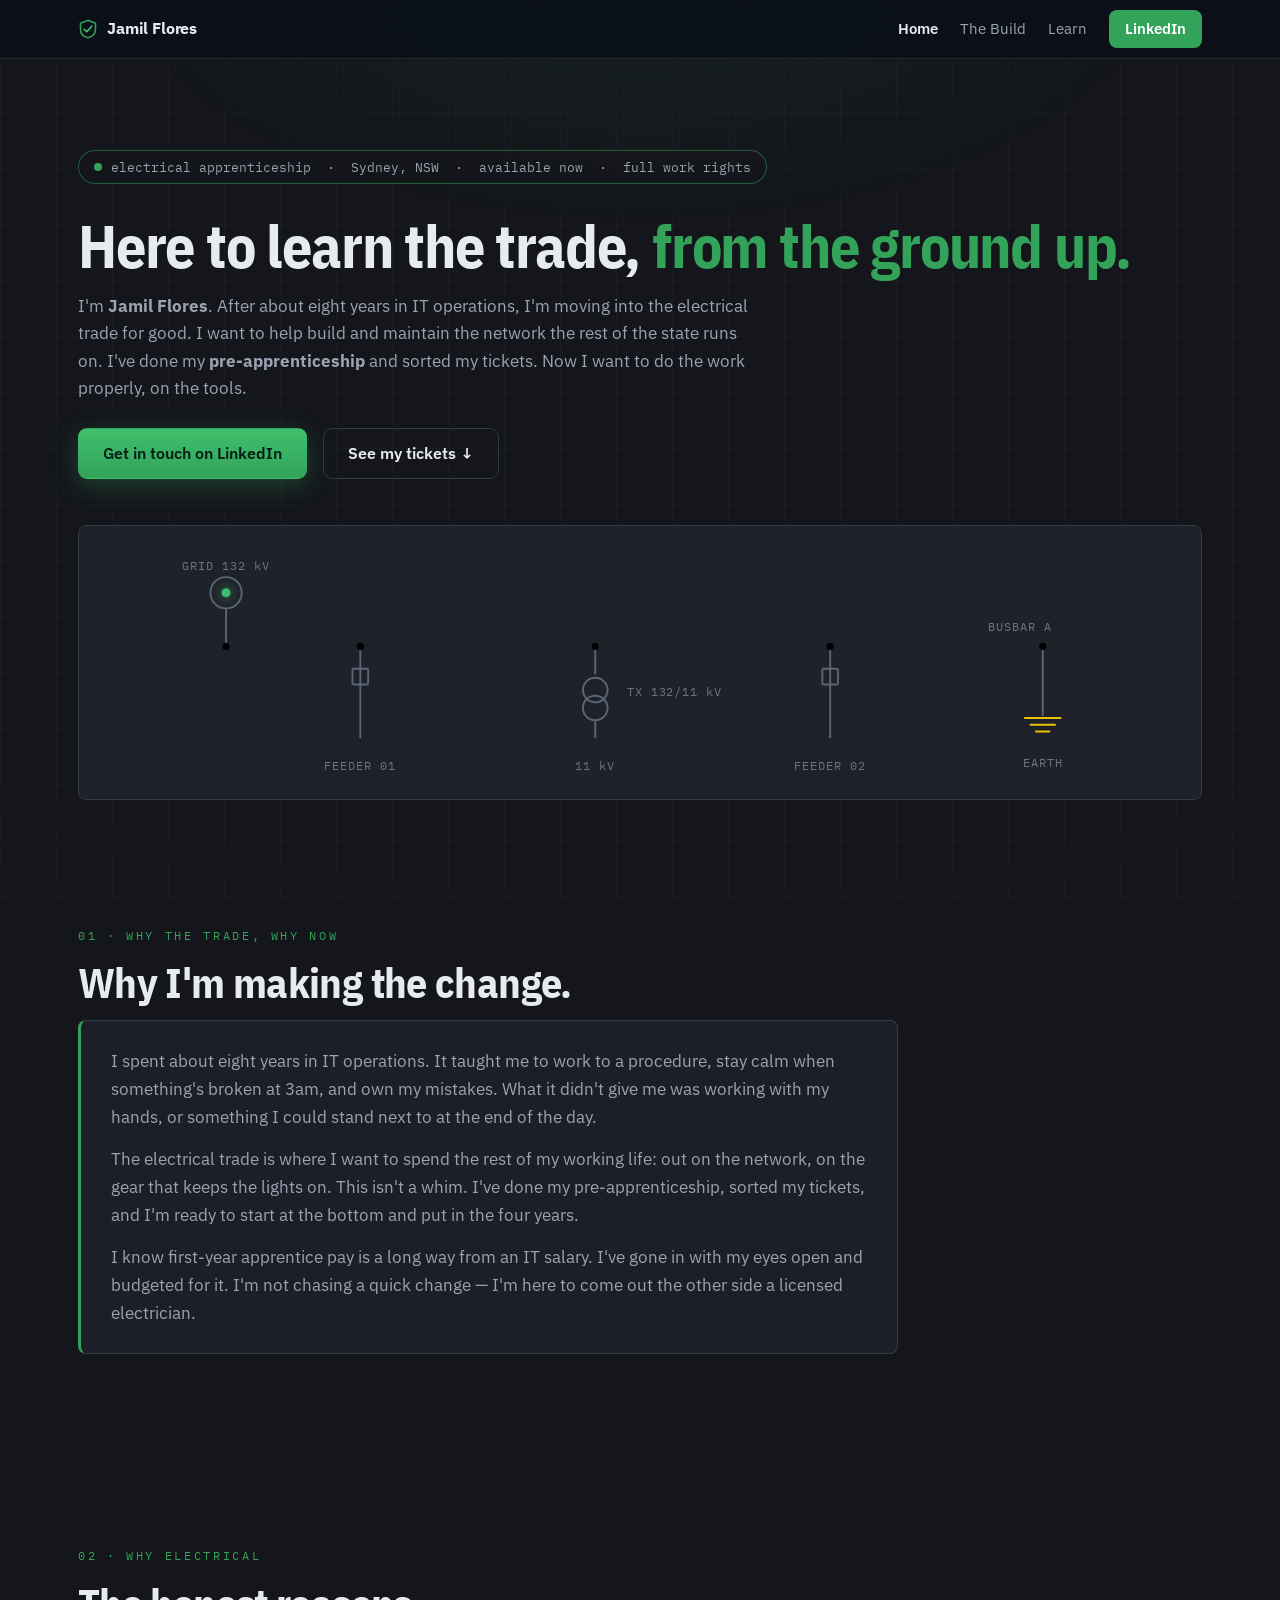
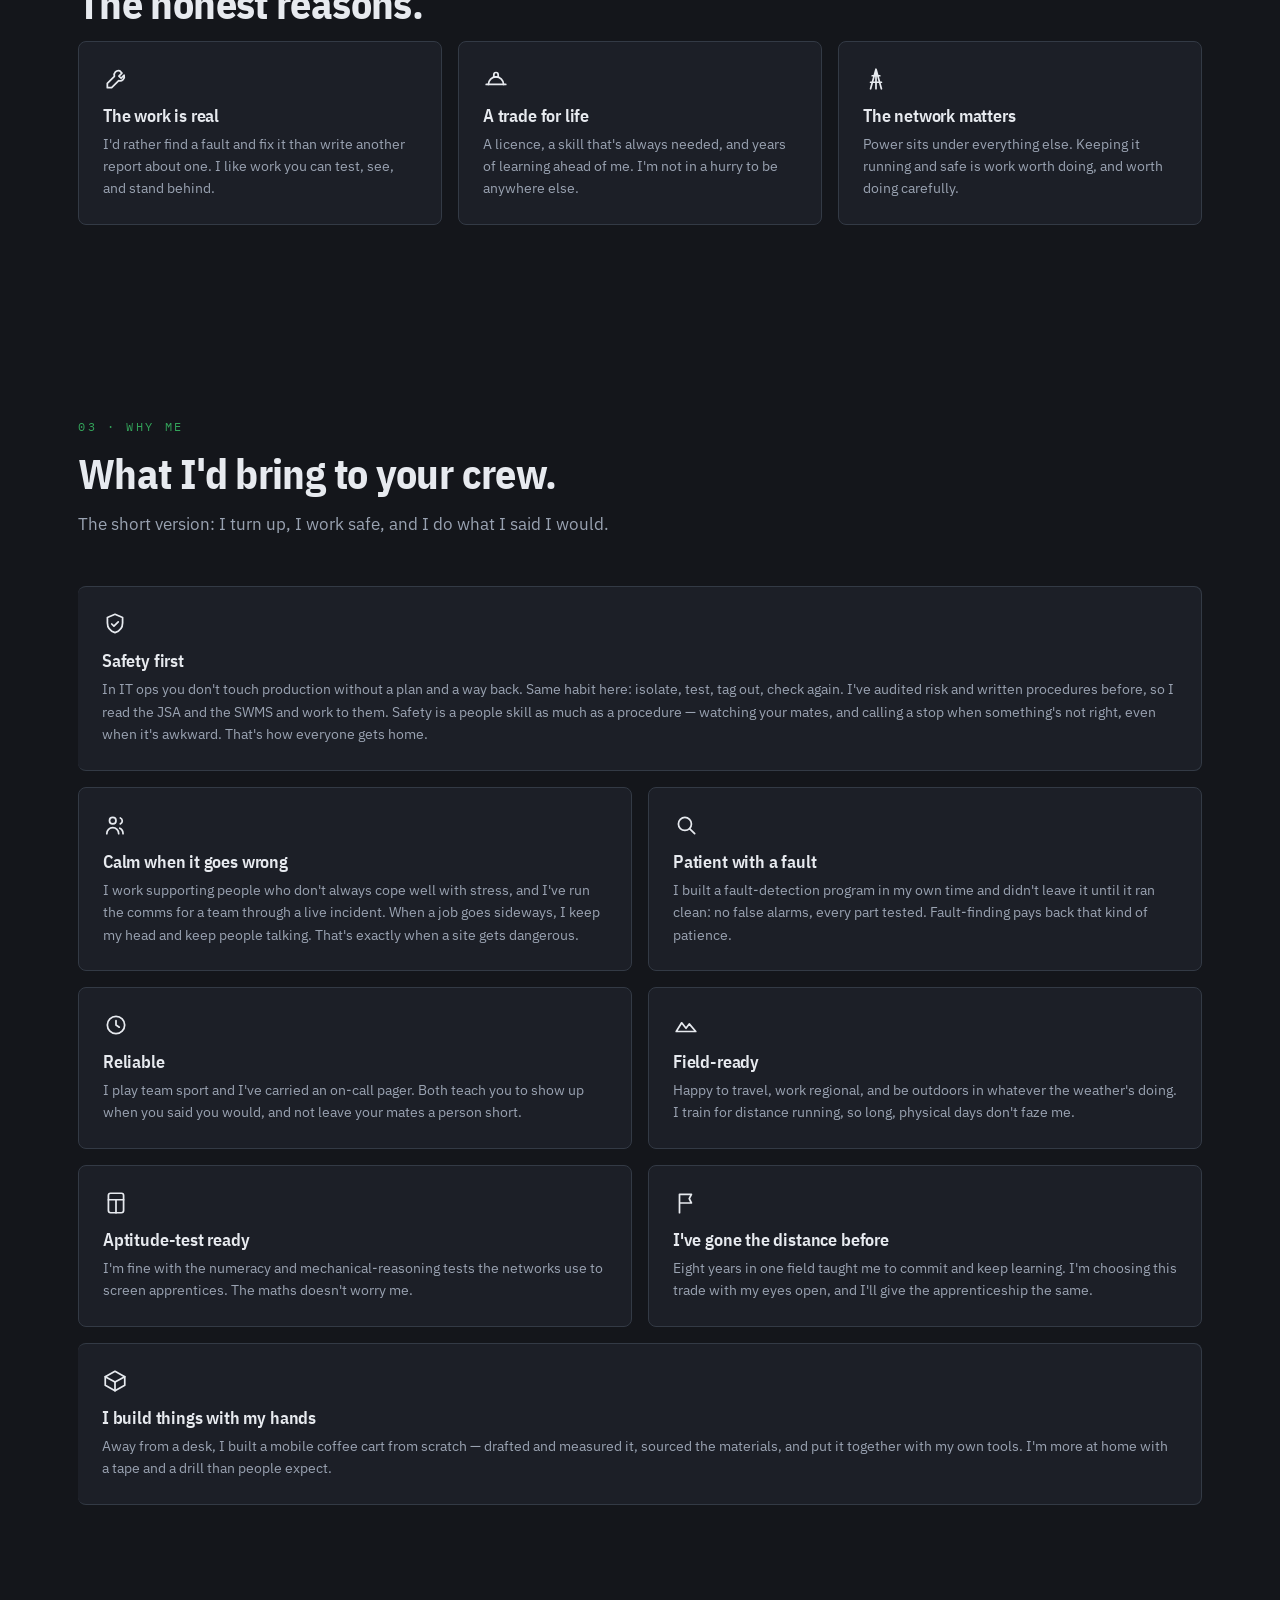
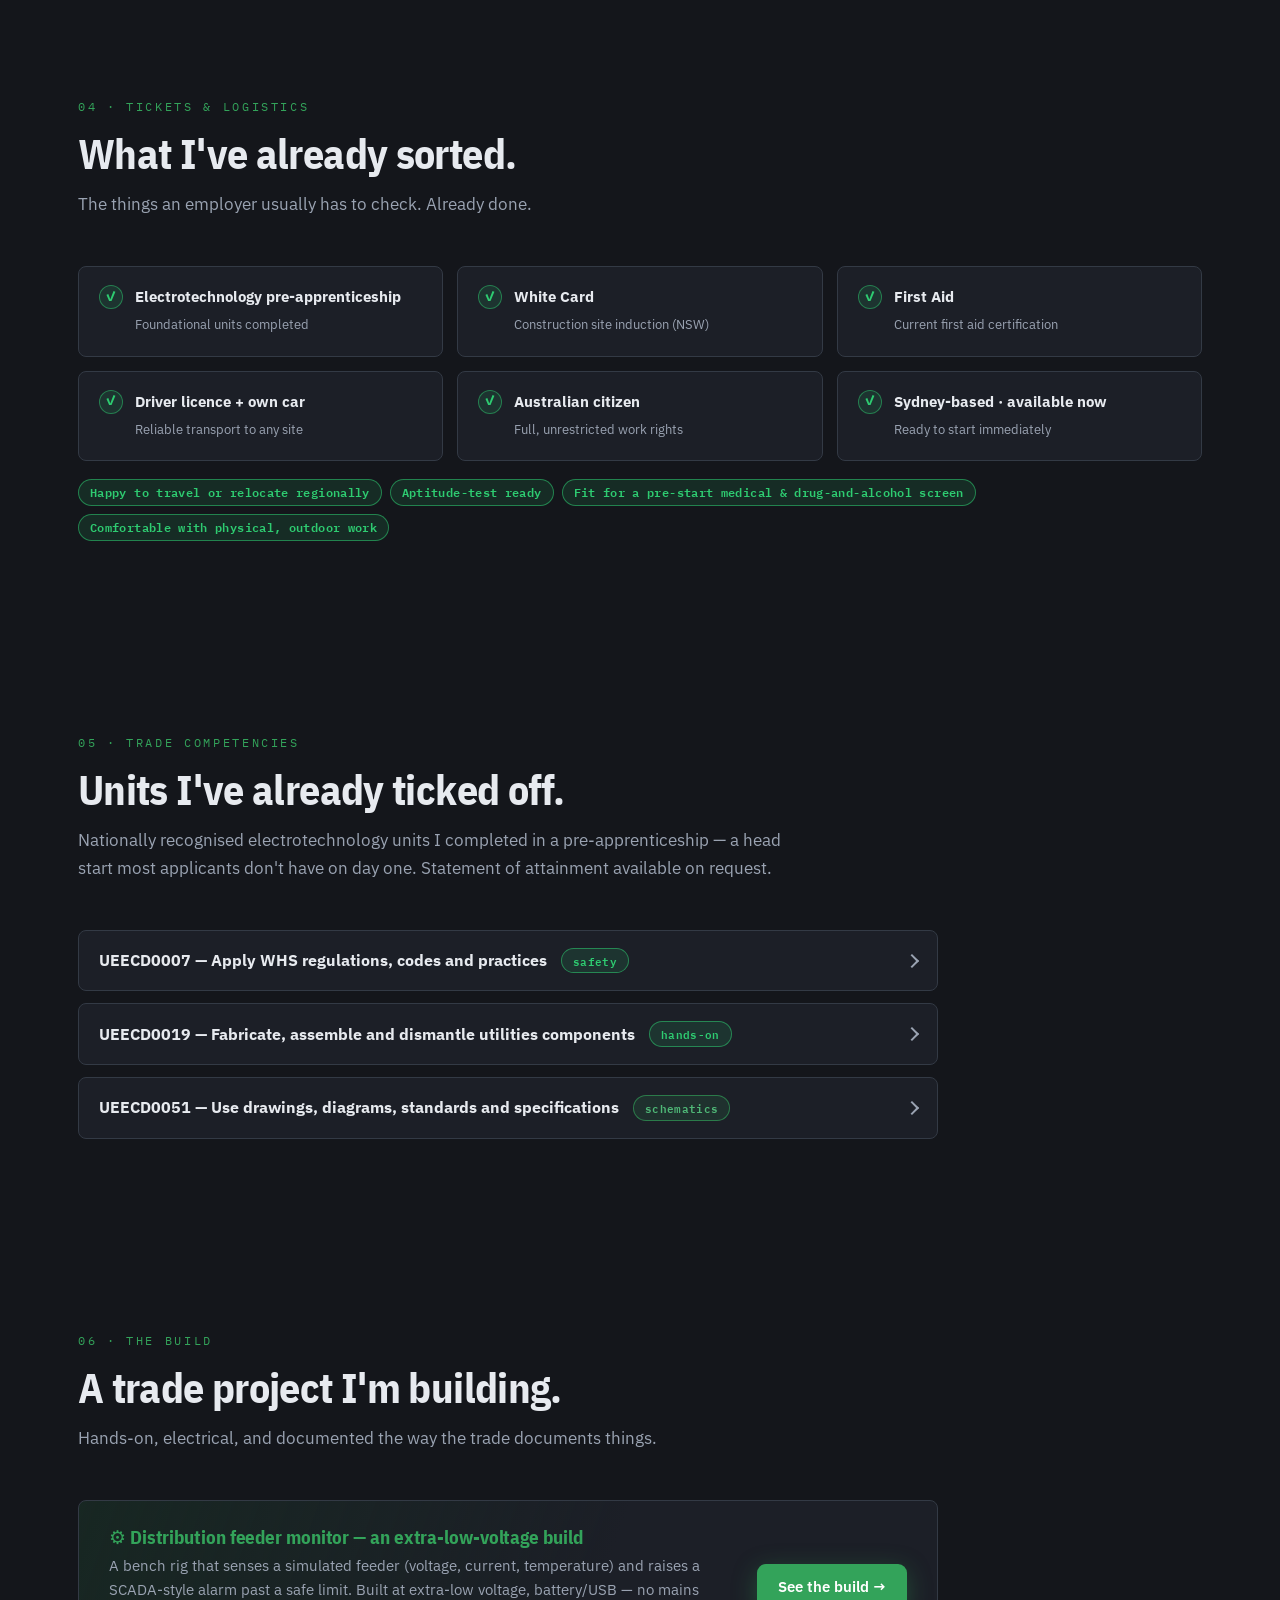
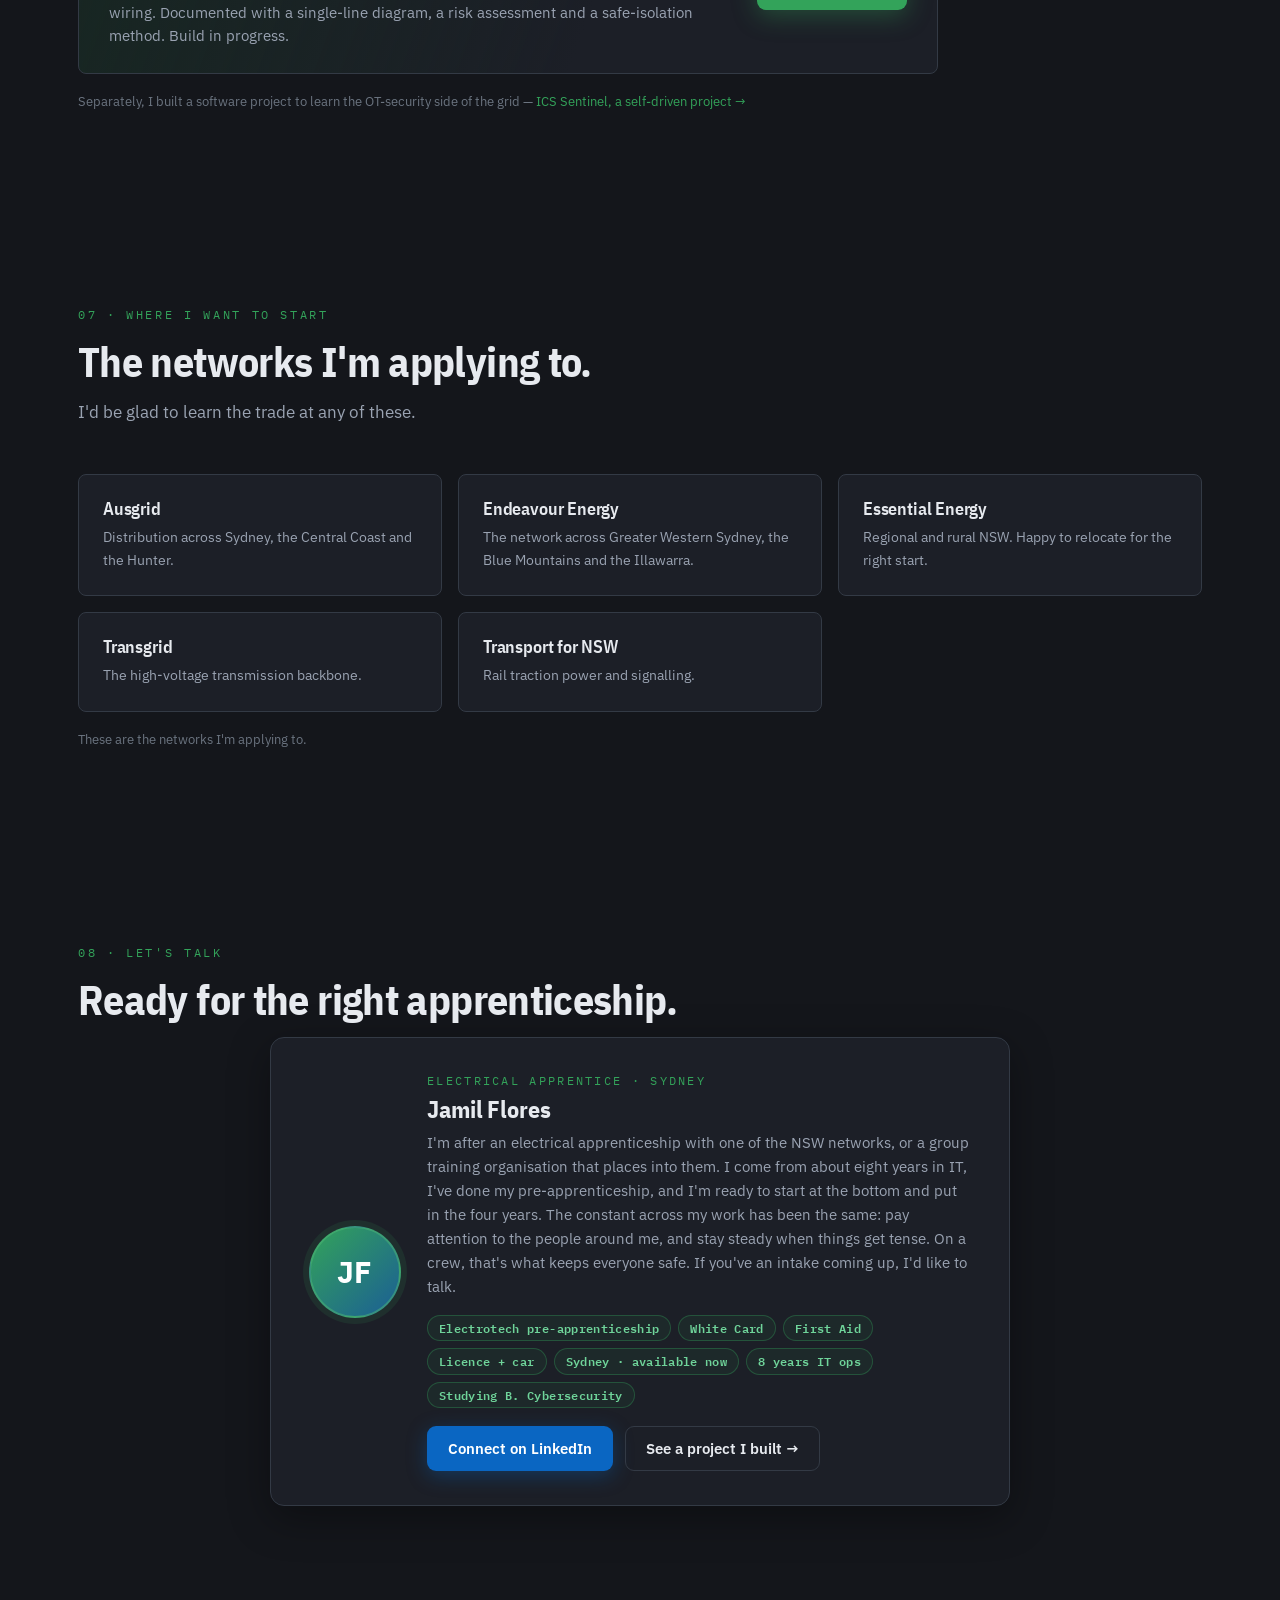
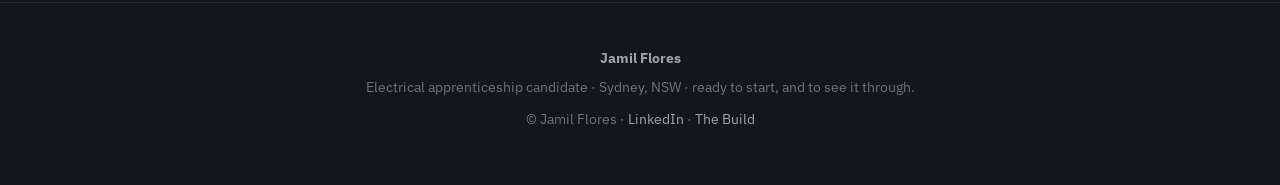
==== commit b442bf16: "Add headline trade project: ELV Distribution Feeder Monitor (infographic + docs) New feeder-monitor." ====
--- a/index.html
+++ b/index.html
@@ -38,7 +38,7 @@
     </a>
     <div class="nav-links">
       <a href="index.html" class="is-active">Home</a>
-      <a href="project.html">The Project</a>
+      <a href="feeder-monitor.html">The Build</a>
       <a href="learn.html">Learn</a>
       <a class="nav-cta" href="https://www.linkedin.com/in/jamilflores" target="_blank" rel="noopener">LinkedIn</a>
     </div>
@@ -330,22 +330,26 @@
      ============================================================ -->
 <section id="edge" aria-labelledby="edge-title">
   <div class="wrap">
-    <p class="section-kicker" data-animate>06 · Something I built</p>
-    <h2 class="section-title" id="edge-title" data-animate style="--d:.08s">Most apprentices haven't built one of these.</h2>
+    <p class="section-kicker" data-animate>06 · The build</p>
+    <h2 class="section-title" id="edge-title" data-animate style="--d:.08s">A trade project I'm building.</h2>
     <p class="section-sub" data-animate style="--d:.16s">
-      Not trade work. But proof I start things and finish them.
-    </p>
-
-    <a class="learn-link-card glow-card" href="project.html" data-animate style="--d:.2s">
+      Hands-on, electrical, and documented the way the trade documents things.
+    </p>
+
+    <a class="learn-link-card glow-card" href="feeder-monitor.html" data-animate style="--d:.2s">
       <div>
-        <h3>ICS Sentinel — a project I built in my own time</h3>
-        <p>It's a small program that watches an industrial control network (the PLC and SCADA-style gear
-        the grid is starting to lean on) and flags when something looks wrong. I taught myself what I
-        needed, wrote the tests, and got it working start to finish. I'm not bringing it to the job. I'm
-        showing you how I learn, and that I finish what I start.</p>
-      </div>
-      <span class="btn btn-primary btn-sm">Have a look →</span>
+        <h3>⚙ Distribution feeder monitor — an extra-low-voltage build</h3>
+        <p>A bench rig that senses a simulated feeder (voltage, current, temperature) and raises a
+        SCADA-style alarm past a safe limit. Built at extra-low voltage, battery/USB — no mains wiring.
+        Documented with a single-line diagram, a risk assessment and a safe-isolation method. Build in
+        progress.</p>
+      </div>
+      <span class="btn btn-primary btn-sm">See the build →</span>
     </a>
+    <p class="sectors-note" data-animate style="--d:.28s">
+      Separately, I built a software project to learn the OT-security side of the grid —
+      <a href="project.html">ICS Sentinel, a self-driven project →</a>
+    </p>
   </div>
 </section>
 
@@ -432,7 +436,7 @@
     <p>Electrical apprenticeship candidate · Sydney, NSW · ready to start, and to see it through.</p>
     <p class="foot-credit">© Jamil Flores ·
       <a href="https://www.linkedin.com/in/jamilflores" target="_blank" rel="noopener">LinkedIn</a> ·
-      <a href="project.html">The Project</a></p>
+      <a href="feeder-monitor.html">The Build</a></p>
   </div>
 </footer>
 
--- a/styles.css
+++ b/styles.css
@@ -1694,3 +1694,108 @@
 @media (prefers-reduced-motion: reduce) {
   body::before { display: none !important; }
 }
+
+/* ============================================================
+   FEEDER-MONITOR PROJECT PAGE
+   ============================================================ */
+.diagram {
+  border: 1px solid var(--line);
+  background: var(--bg-panel);
+  border-radius: var(--radius);
+  padding: 22px 24px 14px;
+  margin-bottom: 16px;
+}
+.diagram svg { width: 100%; height: auto; }
+.diagram figcaption {
+  font-family: var(--font-mono);
+  font-size: 12px;
+  color: var(--text-faint);
+  margin-top: 10px;
+}
+.dgm-ln { stroke: #5b6675; stroke-width: 1.7; fill: none; }
+.dgm-live { stroke: var(--earth); stroke-width: 4; fill: none; stroke-linecap: round; }
+.dgm-warn { stroke: var(--hazard); stroke-width: 1.8; fill: none; }
+.dgm-sense { stroke: var(--earth); stroke-width: 1.3; fill: none; stroke-dasharray: 4 4; opacity: .8; }
+.dgm-box { fill: var(--bg-raised); stroke: var(--line); stroke-width: 1.4; }
+.dgm-node { fill: var(--earth); }
+.dgm-fill { fill: #5b6675; }
+.dgm-lbl { font-family: var(--font-mono); font-size: 12px; letter-spacing: .03em; fill: var(--text); }
+.dgm-sub { font-family: var(--font-mono); font-size: 10px; fill: var(--text-faint); }
+.dgm-warntext { font-family: var(--font-mono); font-size: 11px; fill: var(--hazard); }
+
+/* callout boxes (status / legal) */
+.callout {
+  border: 1px solid var(--line);
+  border-left: 3px solid var(--earth);
+  background: var(--bg-panel);
+  border-radius: var(--radius);
+  padding: 18px 22px;
+  margin-top: 8px;
+}
+.callout h3 { font-size: 16px; margin-bottom: 6px; }
+.callout p { color: var(--text-dim); font-size: 14.5px; line-height: 1.6; }
+.callout p + p { margin-top: 10px; }
+.callout .mono { color: var(--text); }
+.callout.is-legal { border-left-color: var(--hazard); }
+.callout.is-status { border-left-color: var(--earth-bright); }
+
+/* numbered procedure */
+.proc-list {
+  counter-reset: step;
+  list-style: none;
+  padding: 0; margin: 0;
+  display: flex; flex-direction: column; gap: 12px;
+  max-width: 760px;
+}
+.proc-list li {
+  position: relative;
+  padding-left: 44px;
+  color: var(--text-dim);
+  font-size: 14.5px;
+  line-height: 1.55;
+}
+.proc-list li::before {
+  counter-increment: step;
+  content: counter(step);
+  position: absolute; left: 0; top: -3px;
+  width: 30px; height: 30px;
+  border-radius: 50%;
+  border: 1px solid var(--earth);
+  background: var(--blue-soft);
+  color: var(--earth);
+  font-family: var(--font-mono); font-size: 13px; font-weight: 600;
+  display: flex; align-items: center; justify-content: center;
+}
+.proc-list li strong { color: var(--text); }
+
+/* data tables (risk assessment, BOM) */
+.table-wrap { overflow-x: auto; }
+table.data { width: 100%; border-collapse: collapse; font-size: 13.5px; }
+table.data caption { text-align: left; }
+table.data th, table.data td {
+  text-align: left; padding: 10px 12px;
+  border-bottom: 1px solid var(--line); vertical-align: top;
+}
+table.data th {
+  font-family: var(--font-mono); font-size: 11px; letter-spacing: .08em;
+  text-transform: uppercase; color: var(--text-faint); font-weight: 600;
+}
+table.data td { color: var(--text-dim); }
+table.data td strong { color: var(--text); }
+table.data tfoot td { color: var(--text); font-weight: 600; border-bottom: none; }
+
+/* photo placeholder */
+.photo-slot {
+  border: 1px dashed var(--line);
+  border-radius: var(--radius);
+  background: repeating-linear-gradient(45deg, rgba(120,140,170,.035) 0 10px, transparent 10px 20px);
+  color: var(--text-faint);
+  font-family: var(--font-mono); font-size: 12px;
+  padding: 30px 18px; text-align: center;
+}
+.photo-grid { display: grid; grid-template-columns: repeat(3, 1fr); gap: 14px; }
+
+@media (max-width: 640px) {
+  .proc-list li { padding-left: 40px; }
+  .photo-grid { grid-template-columns: 1fr; }
+}
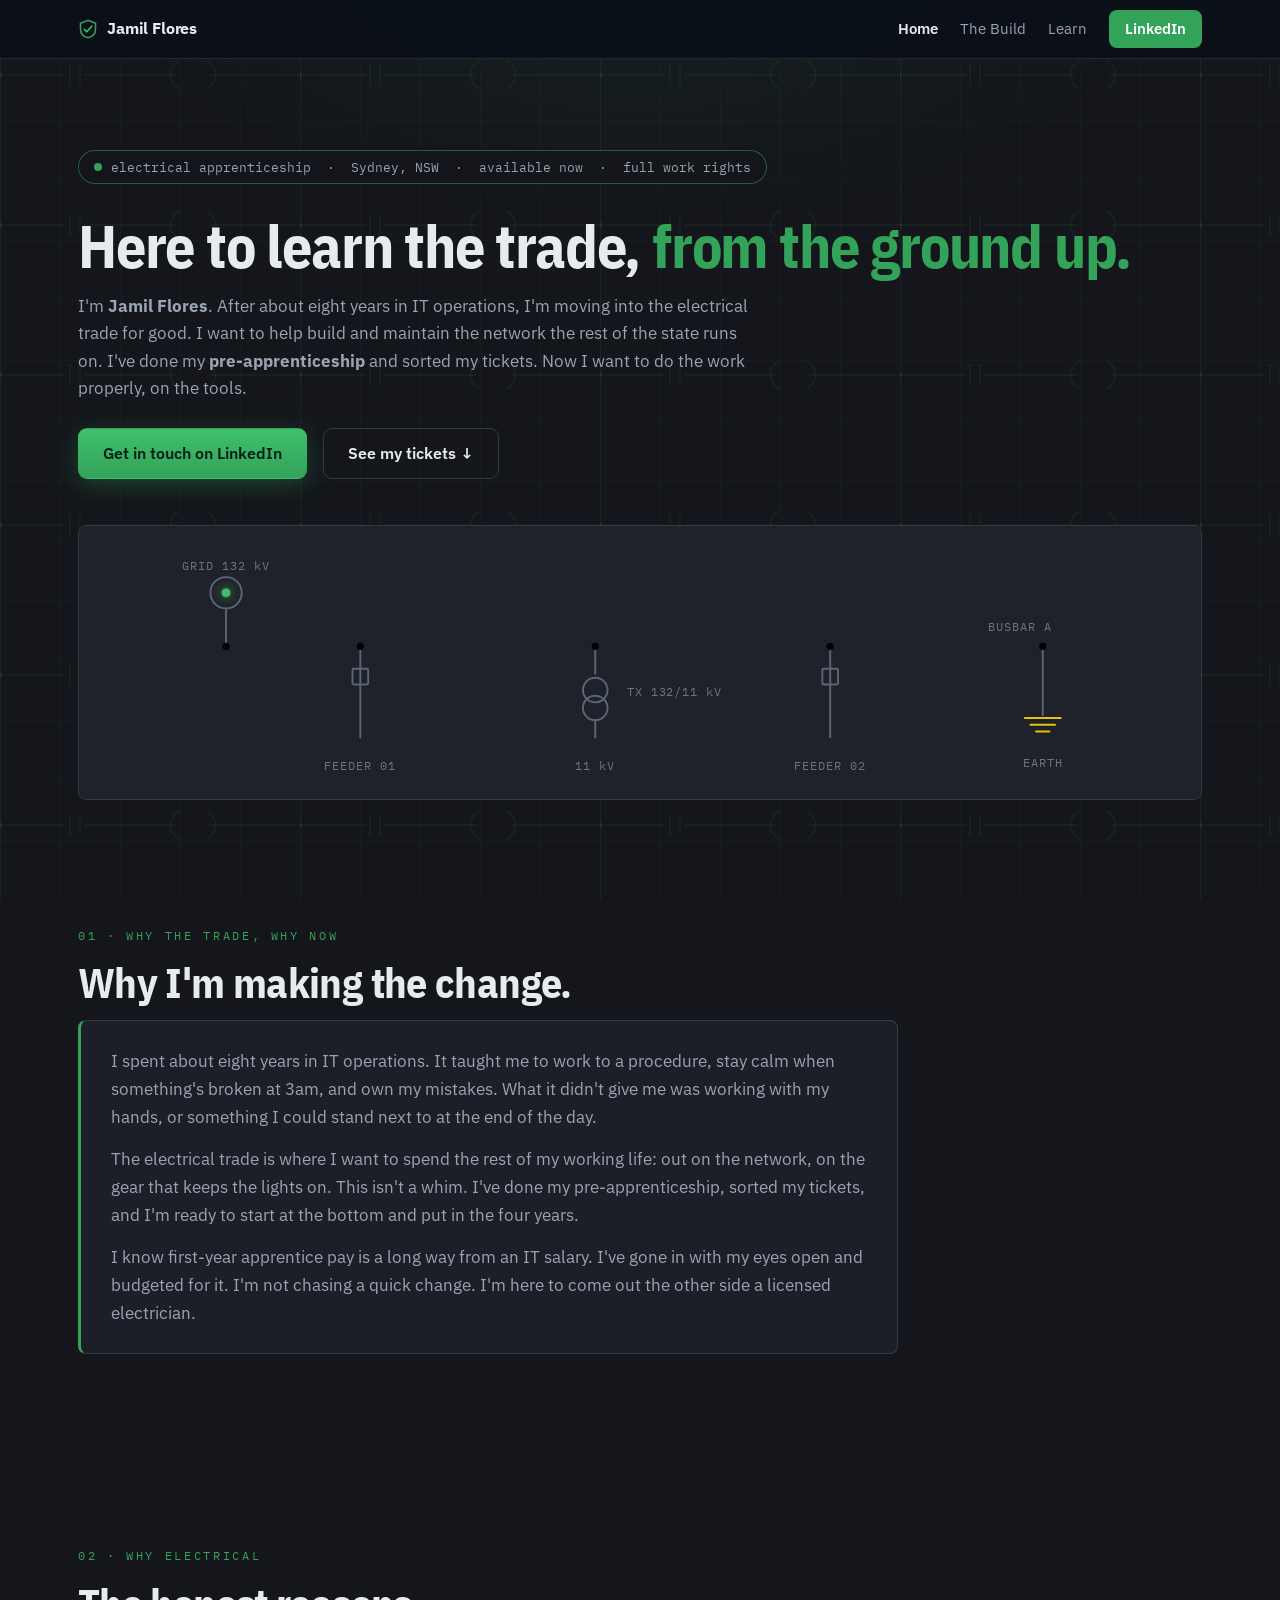
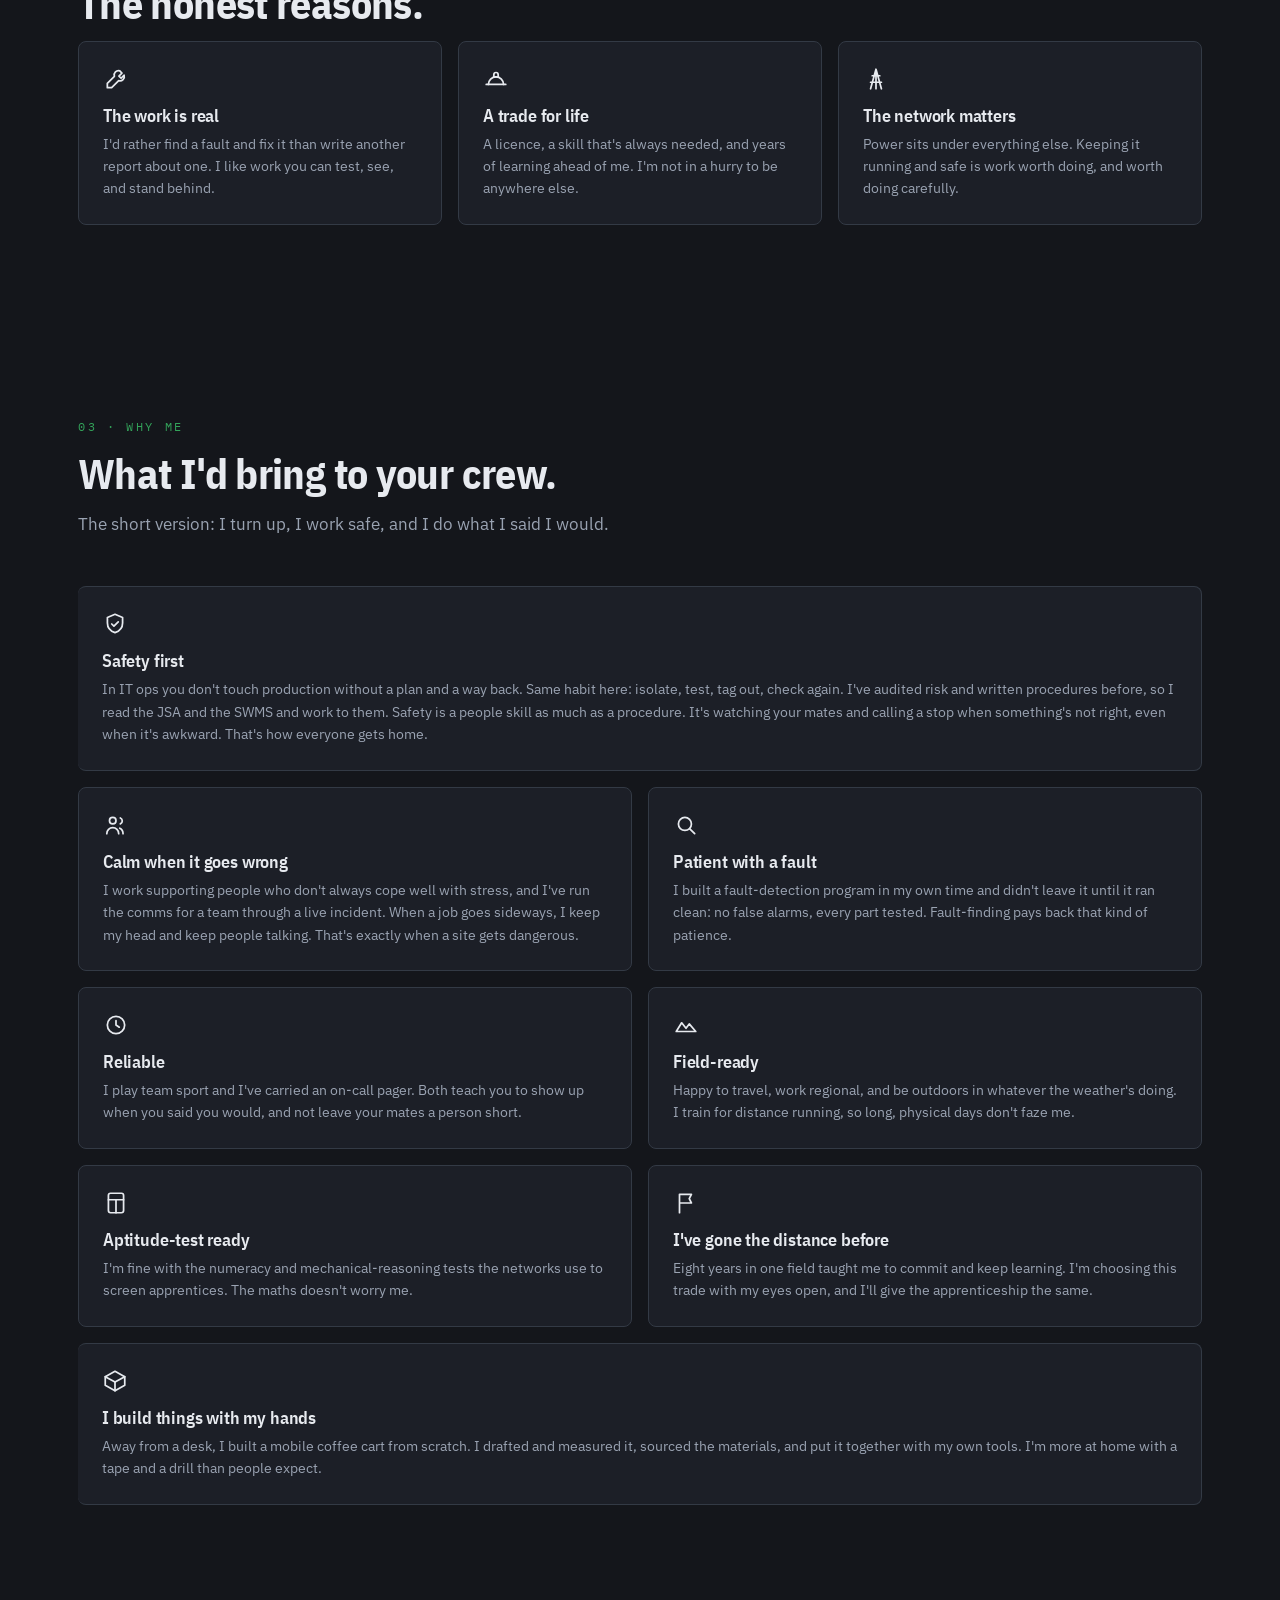
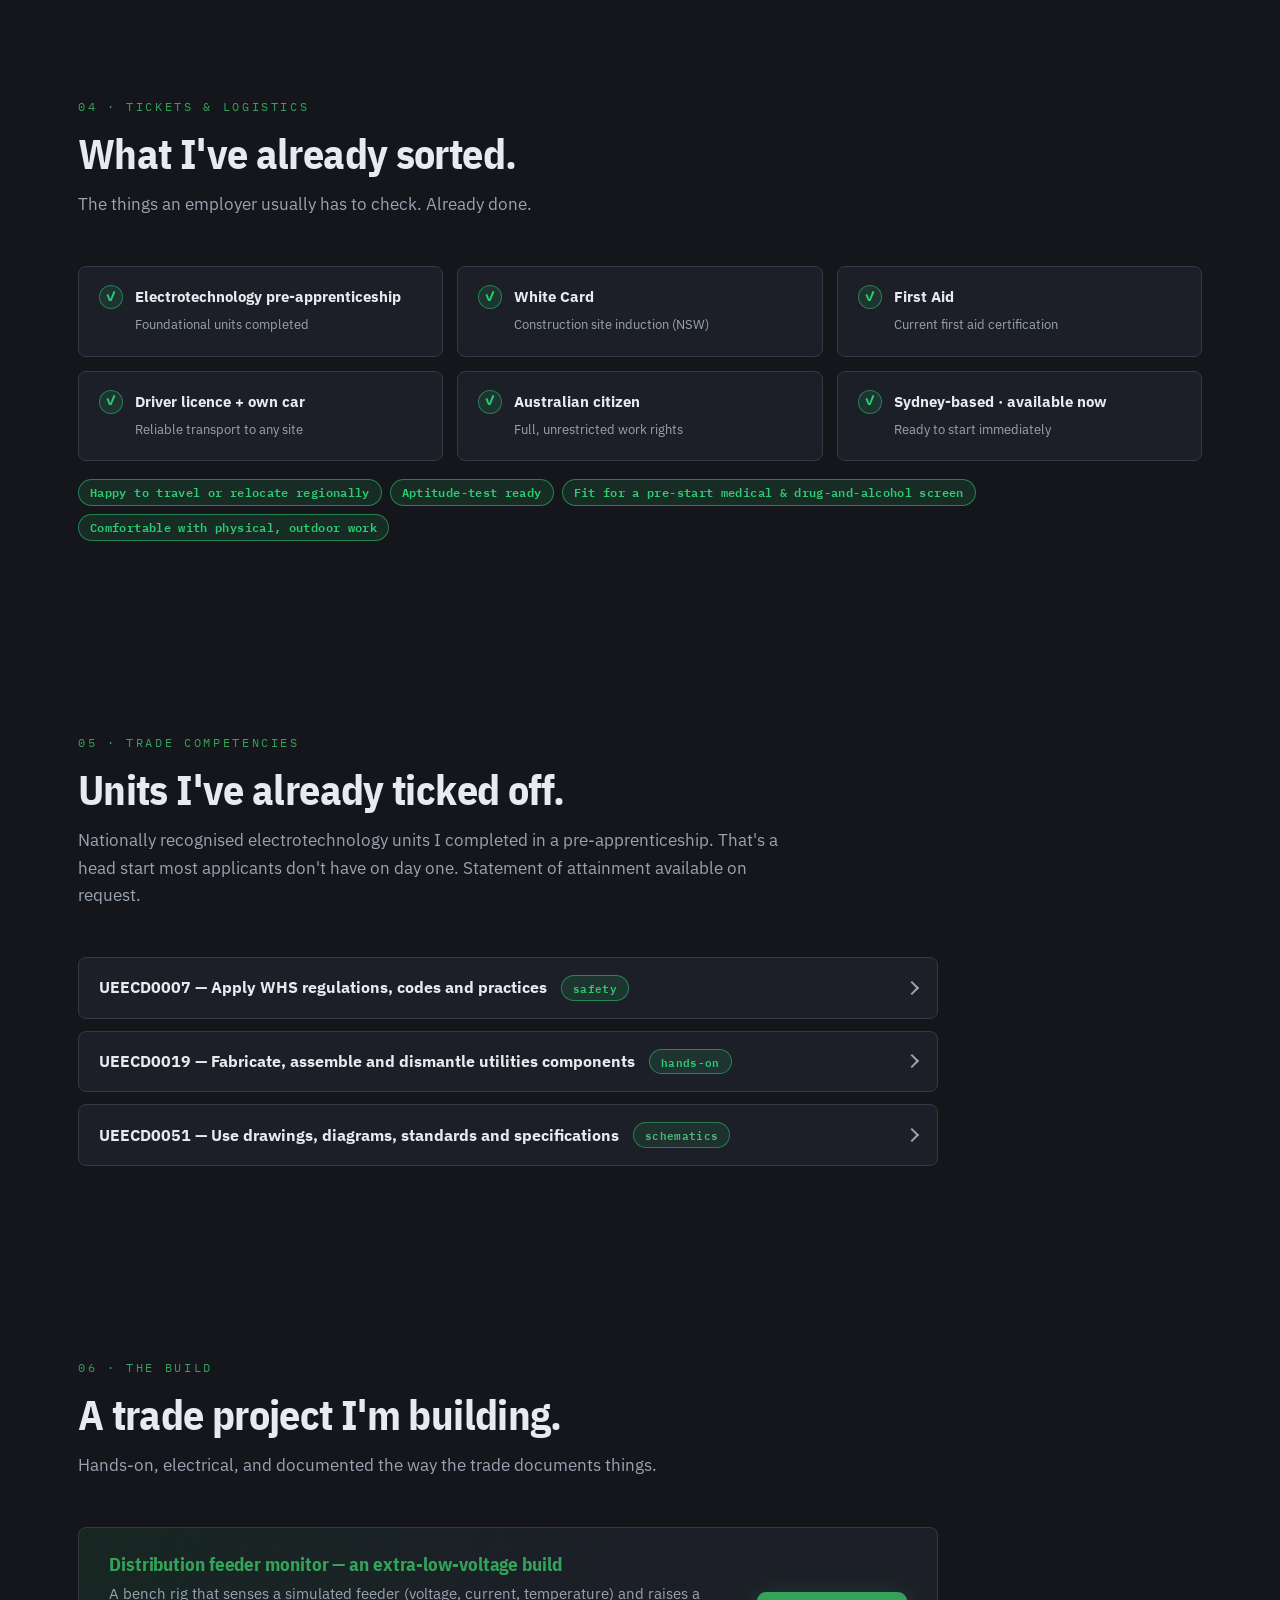
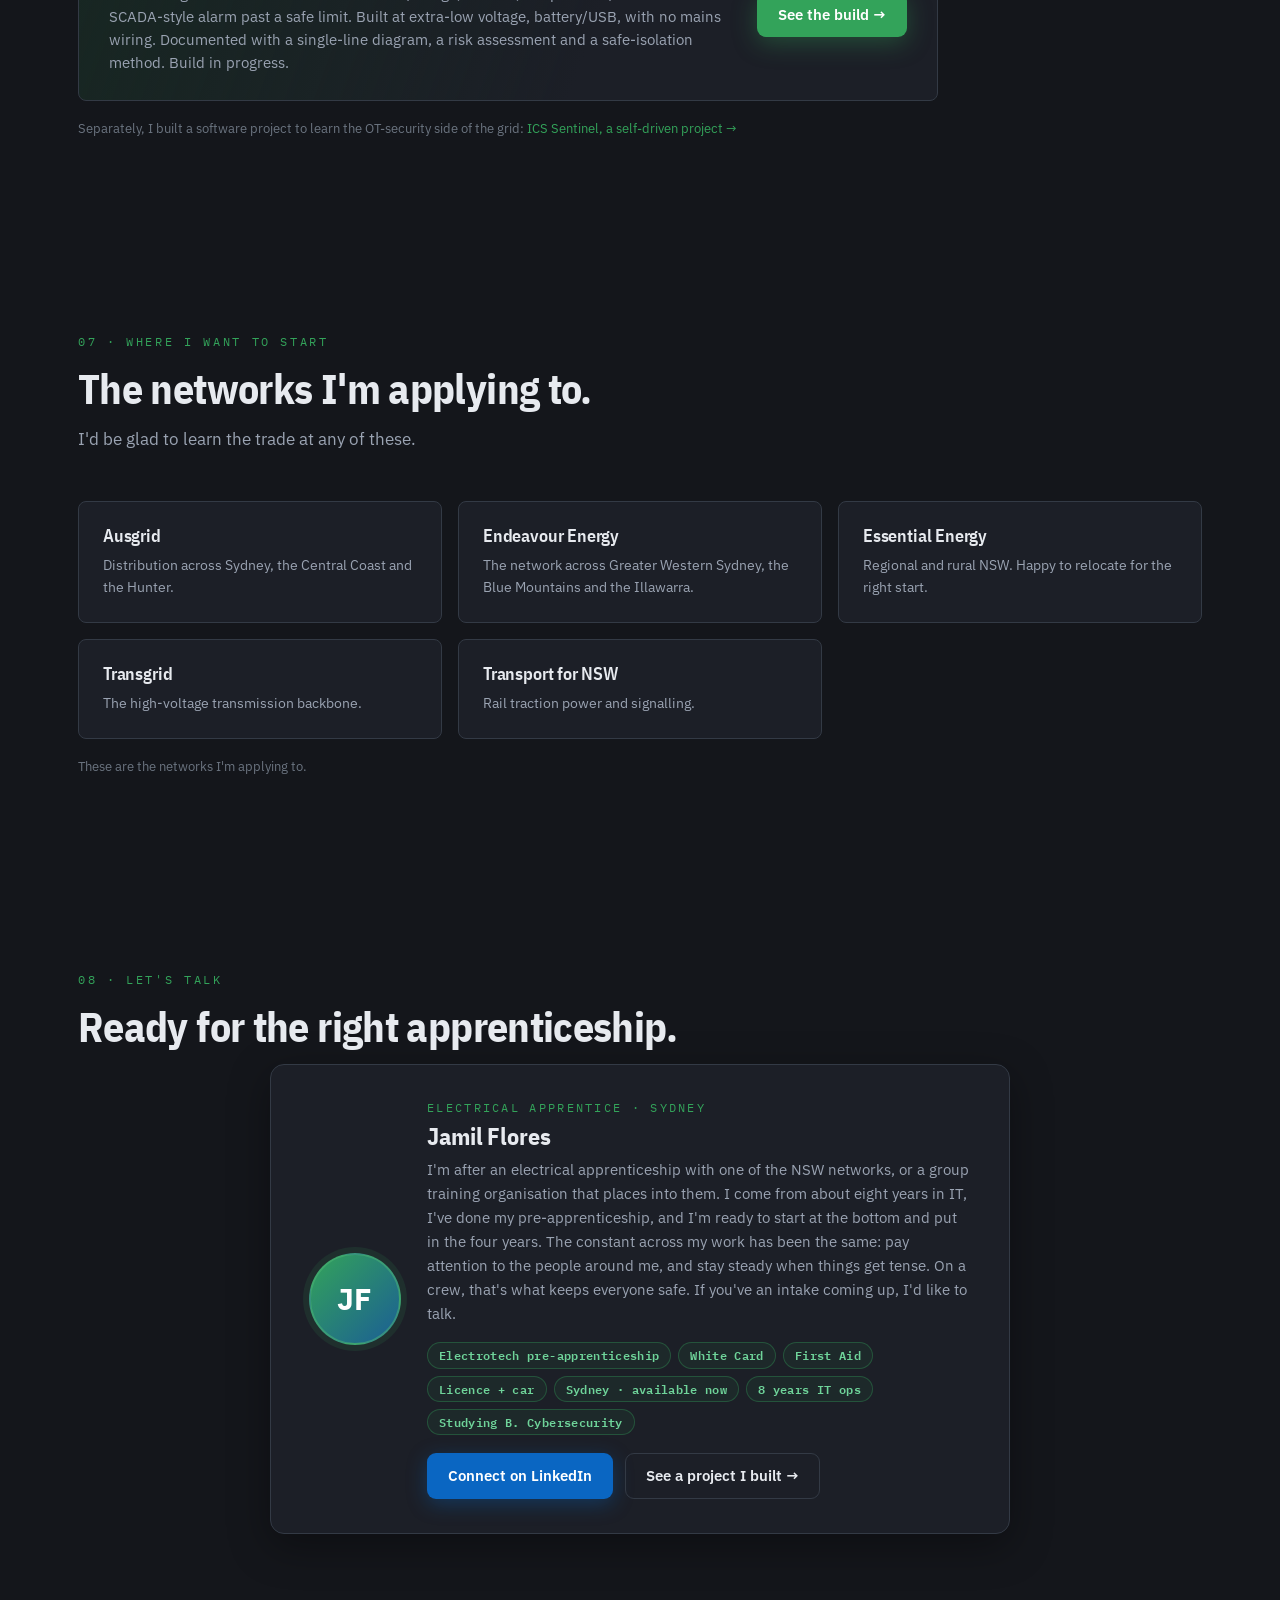
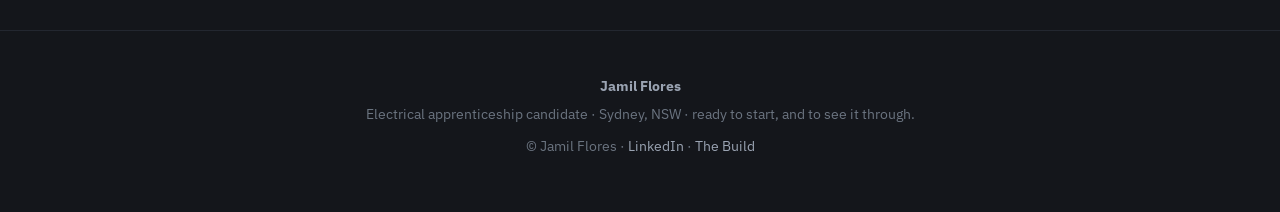
==== commit b3baced3: "Polish: PLC ladder background, human copy (de-AI em-dashes), UX cleanup - Reduce mid-sentence prose " ====
--- a/index.html
+++ b/index.html
@@ -44,7 +44,6 @@
     </div>
   </div>
 </nav>
-<div class="scroll-progress" id="scroll-progress" aria-hidden="true"></div>
 
 <header class="docs-hero app-hero">
   <div class="wrap">
@@ -118,7 +117,7 @@
       on the gear that keeps the lights on. This isn't a whim. I've done my pre-apprenticeship, sorted my
       tickets, and I'm ready to start at the bottom and put in the four years.</p>
       <p>I know first-year apprentice pay is a long way from an IT salary. I've gone in with my eyes
-      open and budgeted for it. I'm not chasing a quick change — I'm here to come out the other side a
+      open and budgeted for it. I'm not chasing a quick change. I'm here to come out the other side a
       licensed electrician.</p>
     </div>
   </div>
@@ -171,8 +170,7 @@
         <h3>Safety first</h3>
         <p>In IT ops you don't touch production without a plan and a way back. Same habit here: isolate,
         test, tag out, check again. I've audited risk and written procedures before, so I read the JSA
-        and the SWMS and work to them. Safety is a people skill as much as a procedure — watching your
-        mates, and calling a stop when something's not right, even when it's awkward. That's how
+        and the SWMS and work to them. Safety is a people skill as much as a procedure. It's watching your mates and calling a stop when something's not right, even when it's awkward. That's how
         everyone gets home.</p>
       </div>
       <div class="pillar-card glow-card" data-animate style="--d:.13s">
@@ -215,7 +213,7 @@
       <div class="pillar-card pillar-card--wide glow-card" data-animate style="--d:.6s">
         <span class="pillar-icon" aria-hidden="true"><svg viewBox="0 0 24 24" fill="none" stroke="currentColor" stroke-width="1.6" stroke-linecap="round" stroke-linejoin="round" width="26" height="26" aria-hidden="true"><path d="M21 8l-9-5-9 5 9 5 9-5z"/><path d="M3 8v8l9 5 9-5V8"/><path d="M12 13v8"/></svg></span>
         <h3>I build things with my hands</h3>
-        <p>Away from a desk, I built a mobile coffee cart from scratch — drafted and measured it,
+        <p>Away from a desk, I built a mobile coffee cart from scratch. I drafted and measured it,
         sourced the materials, and put it together with my own tools. I'm more at home with a tape and
         a drill than people expect.</p>
       </div>
@@ -277,7 +275,7 @@
     <p class="section-kicker" data-animate>05 · Trade competencies</p>
     <h2 class="section-title" id="comp-title" data-animate style="--d:.08s">Units I've already ticked off.</h2>
     <p class="section-sub" data-animate style="--d:.16s">
-      Nationally recognised electrotechnology units I completed in a pre-apprenticeship — a head start
+      Nationally recognised electrotechnology units I completed in a pre-apprenticeship. That's a head start
       most applicants don't have on day one. Statement of attainment available on request.
     </p>
 
@@ -285,39 +283,33 @@
       <details data-animate style="--d:.05s">
         <summary>UEECD0007 — Apply WHS regulations, codes and practices <span class="chip chip-green">safety</span><span class="chev" aria-hidden="true"></span></summary>
         <div class="acc-body">
-          <p><strong>What it is:</strong> the core electrotechnology safety unit — applying WHS
-          regulations, codes of practice and safe work procedures on an electrotechnology site.</p>
+          <p><strong>What it is:</strong> the core electrotechnology safety unit. It covers applying WHS regulations, codes of practice and safe work procedures on an electrotechnology site.</p>
           <p><strong>What it means I can do:</strong> spot the hazards before I start, apply and check
           the controls, pick and use the right PPE, and confirm a supply has been isolated by an
           authorised person before any work begins.</p>
           <p><strong>Why it matters:</strong> this is what everyone goes home on. I take isolation,
-          tag-out and procedure seriously because I've been trained to, not just told to.</p>
+          tag-out and procedure seriously because I've been trained to do it properly.</p>
         </div>
       </details>
 
       <details data-animate style="--d:.1s">
         <summary>UEECD0019 — Fabricate, assemble and dismantle utilities components <span class="chip chip-green">hands-on</span><span class="chev" aria-hidden="true"></span></summary>
         <div class="acc-body">
-          <p><strong>What it is:</strong> a hands-on fitting and metal-fabrication unit — making,
-          assembling and pulling apart the kinds of components used across the utilities industry.</p>
+          <p><strong>What it is:</strong> a hands-on fitting and metal-fabrication unit for making, assembling and pulling apart the kinds of components used across the utilities industry.</p>
           <p><strong>What it means I can do:</strong> work safely with hand and power tools; measure,
           mark out and read a drawing; cut, shape, join and thread metal; and dismantle gear
           methodically so it goes back together right.</p>
-          <p><strong>Why it matters:</strong> it's the practical side of the trade — and it's the real
-          skill behind the coffee cart I built, not a weekend hobby.</p>
+          <p><strong>Why it matters:</strong> it's the practical side of the trade, and the real skill behind the coffee cart I built. Not a weekend hobby.</p>
         </div>
       </details>
 
       <details data-animate style="--d:.15s">
         <summary>UEECD0051 — Use drawings, diagrams, standards and specifications <span class="chip chip-blue">schematics</span><span class="chev" aria-hidden="true"></span></summary>
         <div class="acc-body">
-          <p><strong>What it is:</strong> reading and applying technical documentation — drawings,
-          schematics, schedules, Australian Standards, codes and specs — and pulling the right detail
-          out for the job.</p>
+          <p><strong>What it is:</strong> reading and applying technical documentation: drawings, schematics, schedules, Australian Standards, codes and specs, and the knack of pulling the right detail out for the job.</p>
           <p><strong>What it means I can do:</strong> find the current drawing for a task, read the
           symbols and conventions on wiring and circuit diagrams, and apply them accurately.</p>
-          <p><strong>Why it matters:</strong> reading schematics is foundational on the tools — and
-          it's the same literacy that lets me follow protection and control diagrams on a grid that's
+          <p><strong>Why it matters:</strong> reading schematics is foundational on the tools. It's the same literacy that lets me follow protection and control diagrams on a grid that's
           going digital.</p>
         </div>
       </details>
@@ -338,16 +330,16 @@
 
     <a class="learn-link-card glow-card" href="feeder-monitor.html" data-animate style="--d:.2s">
       <div>
-        <h3>⚙ Distribution feeder monitor — an extra-low-voltage build</h3>
+        <h3>Distribution feeder monitor — an extra-low-voltage build</h3>
         <p>A bench rig that senses a simulated feeder (voltage, current, temperature) and raises a
-        SCADA-style alarm past a safe limit. Built at extra-low voltage, battery/USB — no mains wiring.
+        SCADA-style alarm past a safe limit. Built at extra-low voltage, battery/USB, with no mains wiring.
         Documented with a single-line diagram, a risk assessment and a safe-isolation method. Build in
         progress.</p>
       </div>
       <span class="btn btn-primary btn-sm">See the build →</span>
     </a>
     <p class="sectors-note" data-animate style="--d:.28s">
-      Separately, I built a software project to learn the OT-security side of the grid —
+      Separately, I built a software project to learn the OT-security side of the grid:
       <a href="project.html">ICS Sentinel, a self-driven project →</a>
     </p>
   </div>
--- a/styles.css
+++ b/styles.css
@@ -65,17 +65,18 @@
 
 .mono { font-family: var(--font-mono); }
 
-/* ---------- ambient background: quiet steel drafting grid ---------- */
+/* ---------- ambient background: PLC ladder-logic schematic ---------- */
 .bg-grid {
   position: fixed;
   inset: 0;
   z-index: -2;
   background-image:
-    linear-gradient(rgba(120, 140, 170, 0.05) 1px, transparent 1px),
-    linear-gradient(90deg, rgba(120, 140, 170, 0.05) 1px, transparent 1px);
-  background-size: 56px 56px;
-  mask-image: radial-gradient(ellipse 150% 120% at 50% 30%, #000 55%, transparent 100%);
-  -webkit-mask-image: radial-gradient(ellipse 150% 120% at 50% 30%, #000 55%, transparent 100%);
+    url("data:image/svg+xml,%3Csvg%20xmlns%3D%27http%3A%2F%2Fwww.w3.org%2F2000%2Fsvg%27%20width%3D%27300%27%20height%3D%27150%27%3E%3Cg%20fill%3D%27none%27%20stroke%3D%27%2333a35a%27%20stroke-opacity%3D%270.10%27%20stroke-width%3D%271.5%27%3E%3Cpath%20d%3D%27M0%200V150%27%2F%3E%3Cpath%20d%3D%27M0%2075H66%27%2F%3E%3Cpath%20d%3D%27M70%2064V86M80%2064V86%27%2F%3E%3Cpath%20d%3D%27M84%2075H176%27%2F%3E%3Cpath%20d%3D%27M180%2061A15%2015%200%200%200%20180%2089%27%2F%3E%3Cpath%20d%3D%27M206%2061A15%2015%200%200%201%20206%2089%27%2F%3E%3Cpath%20d%3D%27M210%2075H300%27%2F%3E%3C%2Fg%3E%3Cg%20fill%3D%27%2333a35a%27%20fill-opacity%3D%270.14%27%3E%3Ccircle%20cx%3D%270%27%20cy%3D%2775%27%20r%3D%272.4%27%2F%3E%3C%2Fg%3E%3C%2Fsvg%3E"),
+    linear-gradient(rgba(120, 140, 170, 0.04) 1px, transparent 1px),
+    linear-gradient(90deg, rgba(120, 140, 170, 0.04) 1px, transparent 1px);
+  background-size: 300px 150px, 60px 60px, 60px 60px;
+  mask-image: radial-gradient(ellipse 150% 125% at 50% 32%, #000 58%, transparent 100%);
+  -webkit-mask-image: radial-gradient(ellipse 150% 125% at 50% 32%, #000 58%, transparent 100%);
 }
 /* faint static depth wash (no animation) */
 .bg-glow {
@@ -1212,19 +1213,6 @@
 /* ============================================================
    INTERACTION LAYER
    ============================================================ */
-/* scroll progress bar */
-.scroll-progress {
-  position: fixed;
-  top: 58px; left: 0;
-  width: 100%;
-  height: 3px;
-  z-index: 49;
-  background: linear-gradient(90deg, var(--blue), #3fbf6c);
-  transform-origin: left;
-  transform: scaleX(0);
-  pointer-events: none;
-}
-
 /* keyboard focus — visible everywhere (quality floor) */
 a:focus-visible,
 button:focus-visible,
@@ -1687,7 +1675,6 @@
   .spine-packet, .mp, .mp-attack, .impact-ring, .crit-ring,
   .hero-line .packet, .cursor, .triage-cursor { display: none !important; }
   .sev-row .bar { transform: scaleX(1) !important; }
-  .scroll-progress { display: none !important; }
   .sld-pulse { display: none !important; }
 }
 
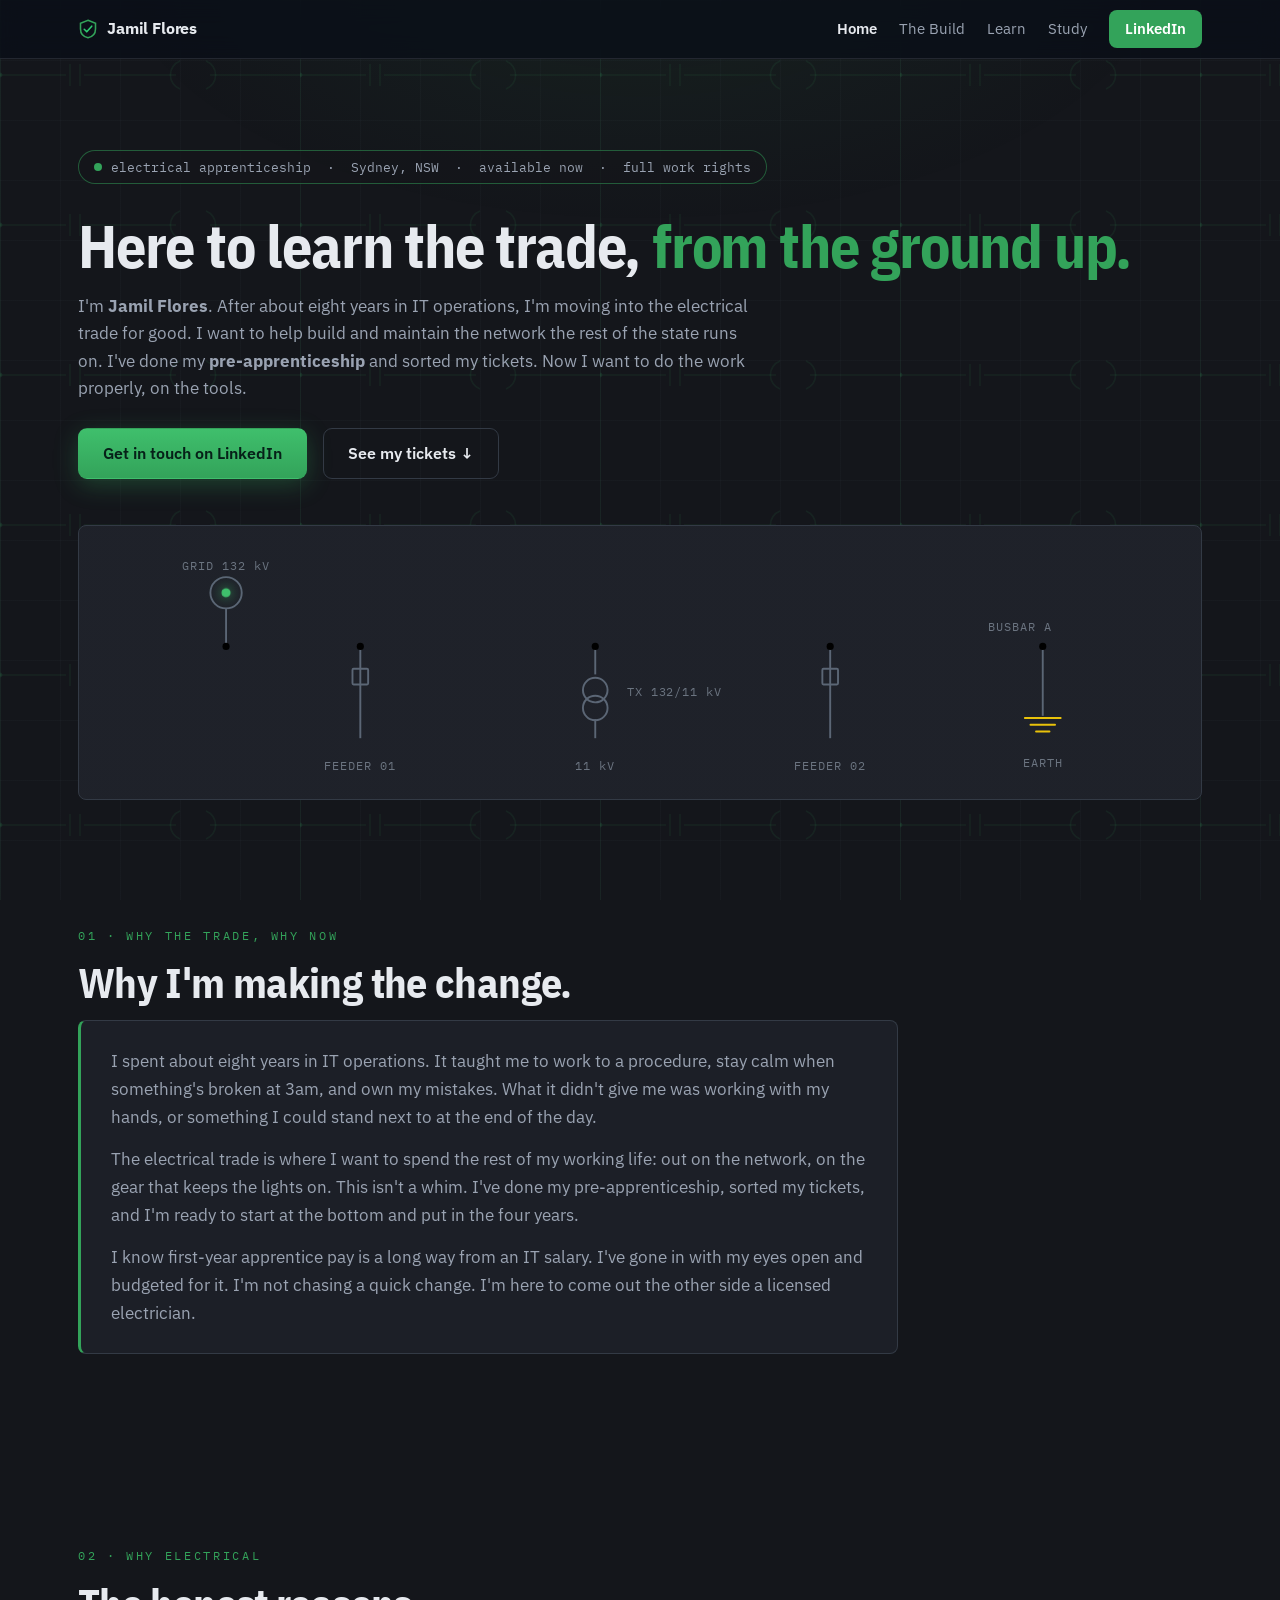
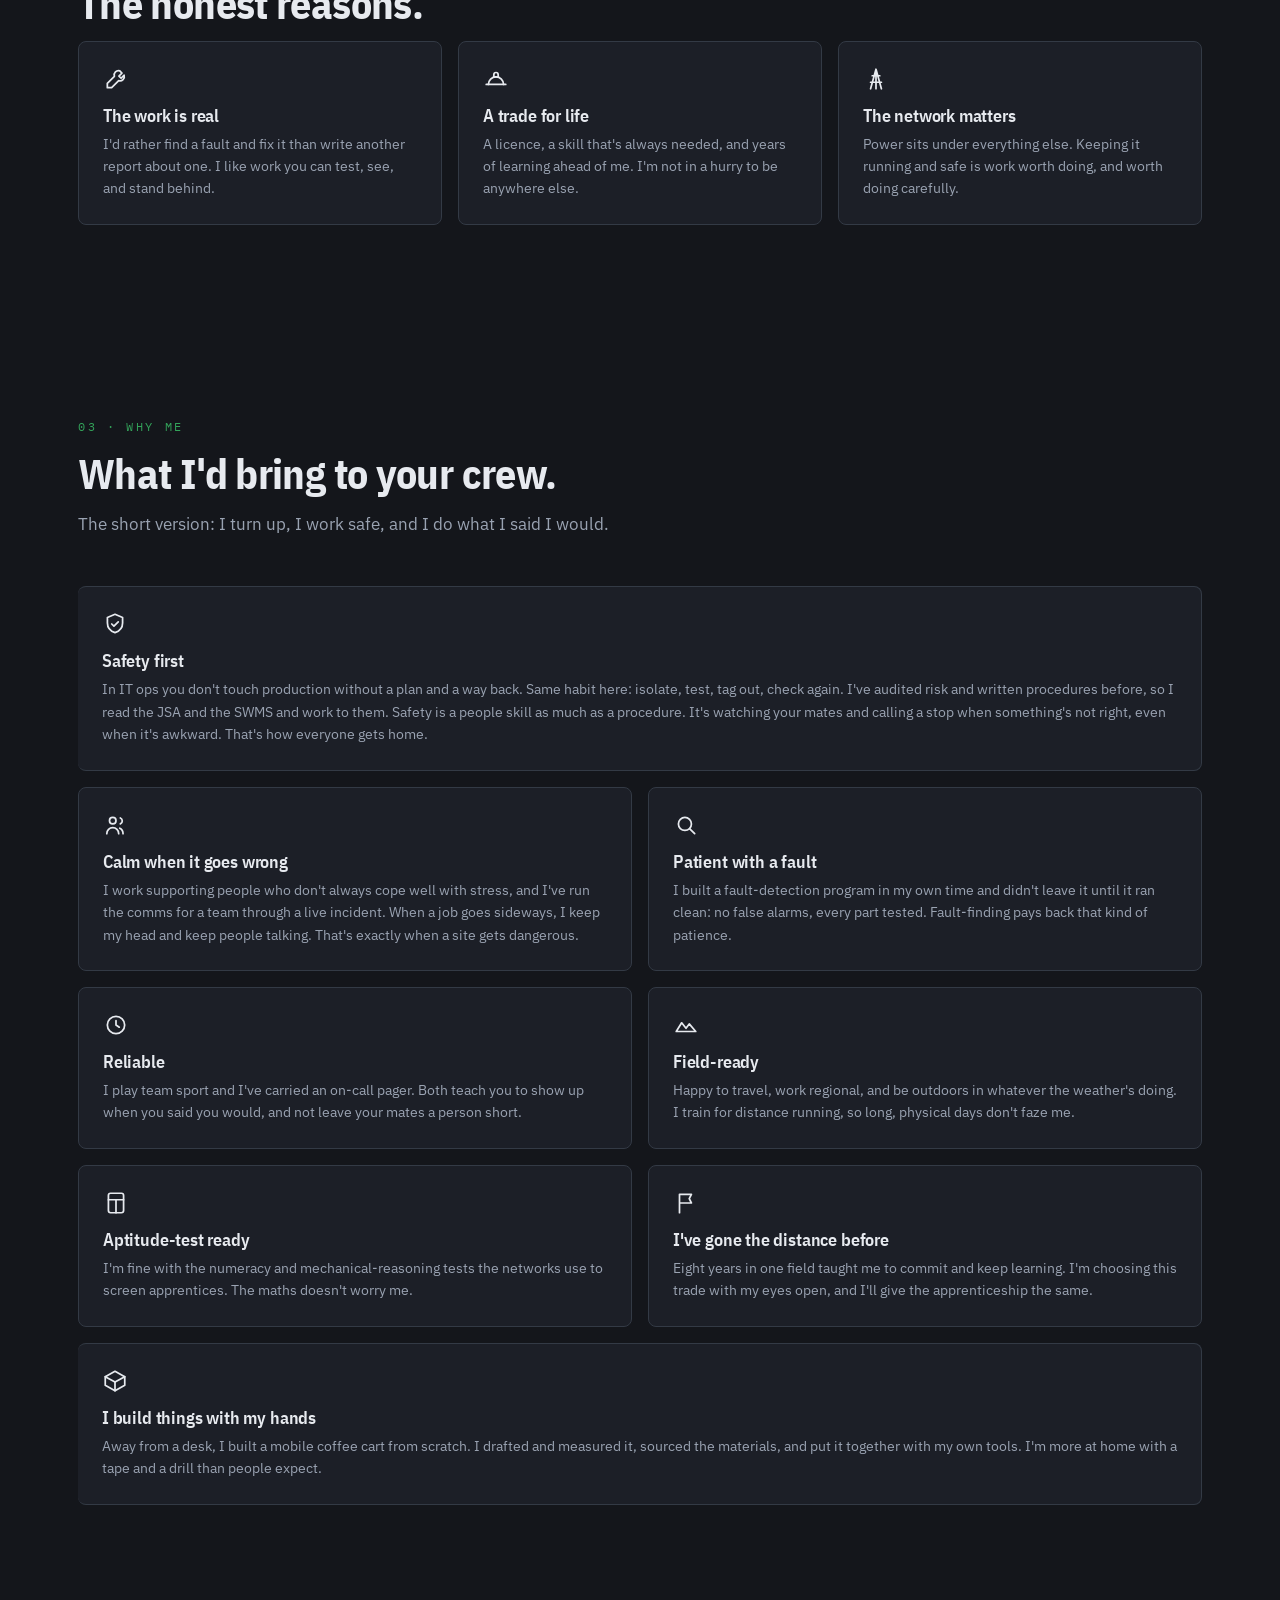
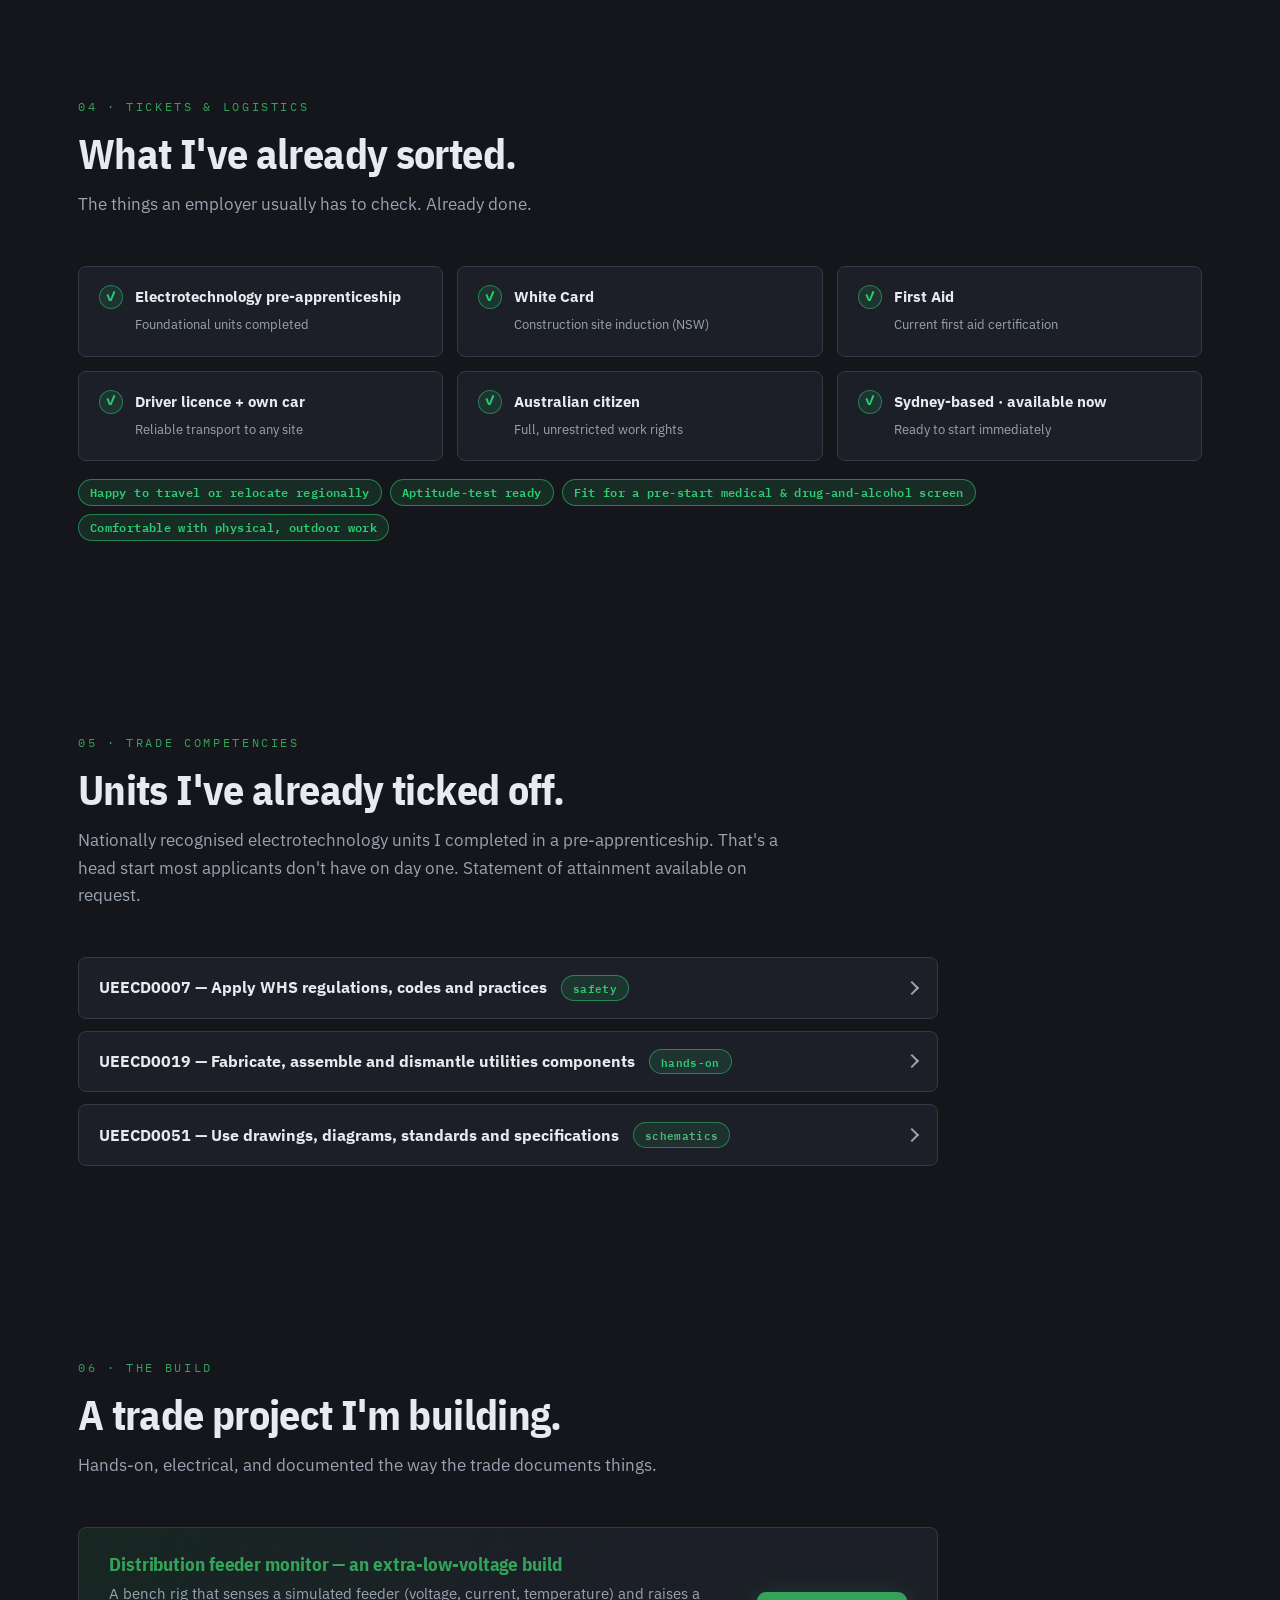
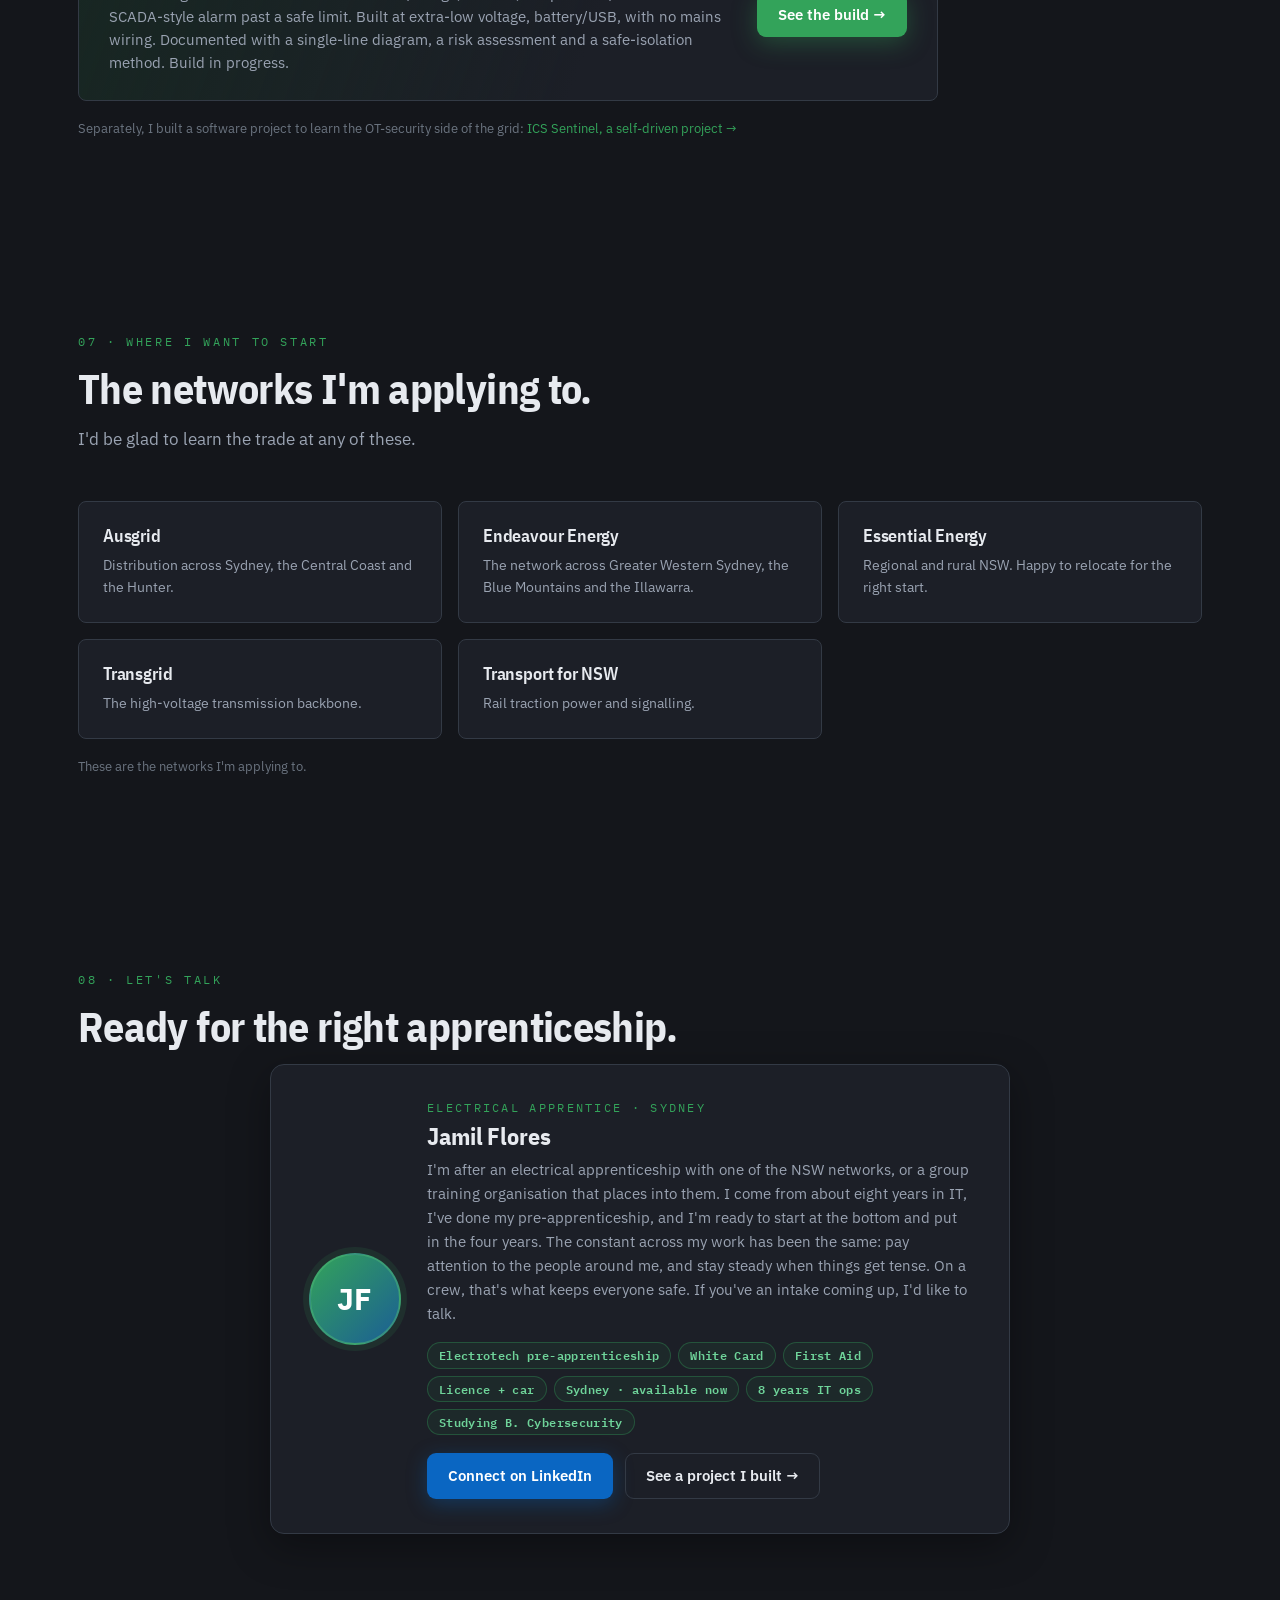
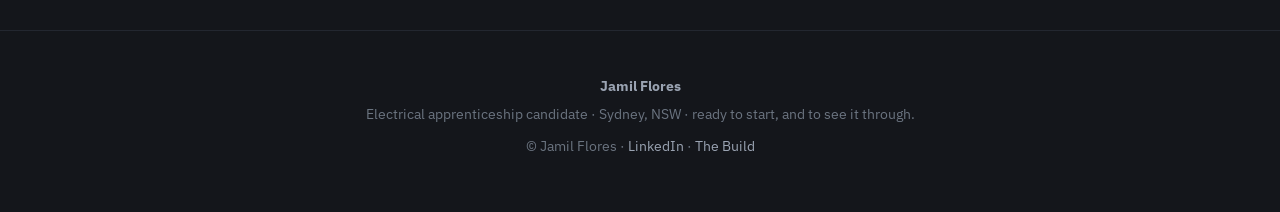
==== commit 547a1801: "Add study.html: spaced-repetition electrical-knowledge study tool - New working SM-2 (Anki-style) fl" ====
--- a/index.html
+++ b/index.html
@@ -40,6 +40,7 @@
       <a href="index.html" class="is-active">Home</a>
       <a href="feeder-monitor.html">The Build</a>
       <a href="learn.html">Learn</a>
+      <a href="study.html">Study</a>
       <a class="nav-cta" href="https://www.linkedin.com/in/jamilflores" target="_blank" rel="noopener">LinkedIn</a>
     </div>
   </div>
--- a/styles.css
+++ b/styles.css
@@ -1786,3 +1786,121 @@
   .proc-list li { padding-left: 40px; }
   .photo-grid { grid-template-columns: 1fr; }
 }
+
+/* ============================================================
+   STUDY TOOL — dashboard, flashcards, grading, browse
+   ============================================================ */
+.study-dash {
+  display: grid;
+  grid-template-columns: repeat(auto-fit, minmax(118px, 1fr));
+  gap: 14px;
+  margin-bottom: 26px;
+}
+.stat-tile {
+  background: var(--bg-panel);
+  border: 1px solid var(--line);
+  border-radius: var(--radius);
+  padding: 18px 14px;
+  text-align: center;
+}
+.stat-num {
+  display: block;
+  font-family: var(--font-display);
+  font-size: 32px;
+  font-weight: 700;
+  color: var(--text);
+  line-height: 1;
+}
+.stat-label {
+  display: block;
+  margin-top: 8px;
+  font-family: var(--font-mono);
+  font-size: 10.5px;
+  letter-spacing: 0.08em;
+  text-transform: uppercase;
+  color: var(--text-faint);
+}
+.study-controls { display: flex; gap: 12px; flex-wrap: wrap; margin-bottom: 24px; }
+.study-controls .btn[disabled] {
+  opacity: 0.55; cursor: not-allowed; transform: none; box-shadow: none;
+}
+.study-filter { display: flex; align-items: center; gap: 12px; flex-wrap: wrap; margin-bottom: 22px; }
+.filter-label {
+  font-family: var(--font-mono); font-size: 11px; letter-spacing: 0.08em;
+  text-transform: uppercase; color: var(--text-faint);
+}
+.study-backup { display: flex; align-items: center; gap: 10px; flex-wrap: wrap; }
+.backup-msg { font-size: 13px; color: var(--blue); }
+
+/* session */
+.session-top { display: flex; justify-content: space-between; align-items: center; gap: 12px; margin-bottom: 12px; }
+.session-progress { font-family: var(--font-mono); font-size: 12.5px; color: var(--text-dim); }
+.progress-bar {
+  height: 6px; background: var(--bg-panel); border: 1px solid var(--line);
+  border-radius: 999px; overflow: hidden; margin-bottom: 22px;
+}
+.progress-bar span { display: block; height: 100%; width: 0; background: var(--blue); transition: width 0.35s ease; }
+
+.flashcard { padding: 30px 28px; margin-bottom: 18px; }
+.fc-cat { margin-bottom: 16px; }
+.fc-front {
+  font-family: var(--font-display);
+  font-size: clamp(20px, 3vw, 26px);
+  font-weight: 600;
+  color: var(--text);
+  line-height: 1.35;
+}
+.fc-back { margin-top: 22px; border-top: 1px solid var(--line-soft); padding-top: 20px; animation: accIn 0.3s ease; }
+.fc-answer { font-size: 16px; color: var(--text); line-height: 1.6; }
+.fc-source { margin-top: 16px; font-size: 13px; color: var(--text-dim); }
+.src-label {
+  font-family: var(--font-mono); font-size: 10px; letter-spacing: 0.08em;
+  text-transform: uppercase; color: var(--text-faint);
+  border: 1px solid var(--line); border-radius: 4px; padding: 1px 6px; margin-right: 7px;
+}
+
+.fc-actions { display: flex; flex-direction: column; gap: 14px; }
+.grade-row { display: grid; grid-template-columns: repeat(4, 1fr); gap: 10px; }
+.grade-btn {
+  display: flex; flex-direction: column; align-items: center; gap: 3px;
+  font-family: var(--font-sans); font-weight: 600; font-size: 15px;
+  padding: 14px 8px; border-radius: 9px;
+  border: 1px solid var(--line); background: var(--bg-panel); color: var(--text);
+  cursor: pointer; transition: transform 0.15s ease, border-color 0.2s ease, background 0.2s ease;
+}
+.grade-btn small { font-family: var(--font-mono); font-size: 10px; color: var(--text-faint); font-weight: 400; }
+.grade-btn:hover { transform: translateY(-2px); }
+.g-again { border-color: rgba(214, 69, 65, 0.5); }
+.g-again:hover { background: var(--red-soft); border-color: var(--red); }
+.g-hard { border-color: rgba(233, 194, 10, 0.45); }
+.g-hard:hover { background: var(--amber-soft); border-color: var(--amber); }
+.g-good { border-color: rgba(51, 163, 90, 0.5); }
+.g-good:hover { background: var(--blue-soft); border-color: var(--blue); }
+.g-easy { border-color: rgba(46, 204, 113, 0.5); }
+.g-easy:hover { background: var(--green-soft); border-color: var(--green); }
+
+/* summary */
+.summary-card { padding: 32px 28px; text-align: center; }
+.summary-card h3 { font-size: 22px; margin-bottom: 12px; }
+.summary-card p { color: var(--text-dim); margin-bottom: 22px; line-height: 1.6; }
+
+/* browse */
+.browse-top { display: flex; justify-content: space-between; align-items: center; gap: 14px; flex-wrap: wrap; margin-bottom: 20px; }
+.browse-title { font-size: 18px; }
+.browse-cat { margin-bottom: 24px; }
+.browse-cat h4 {
+  font-family: var(--font-mono); font-size: 11.5px; letter-spacing: 0.1em;
+  text-transform: uppercase; color: var(--blue); margin-bottom: 12px;
+}
+.browse-item {
+  background: var(--bg-panel); border: 1px solid var(--line);
+  border-radius: var(--radius); padding: 16px 18px; margin-bottom: 10px;
+}
+.browse-item .bi-q { font-weight: 600; color: var(--text); margin-bottom: 6px; }
+.browse-item .bi-a { font-size: 14.5px; color: var(--text-dim); line-height: 1.55; }
+.browse-item .bi-src { margin-top: 8px; font-size: 12px; color: var(--text-faint); }
+
+@media (max-width: 520px) {
+  .grade-row { grid-template-columns: repeat(2, 1fr); }
+  .flashcard { padding: 24px 20px; }
+}
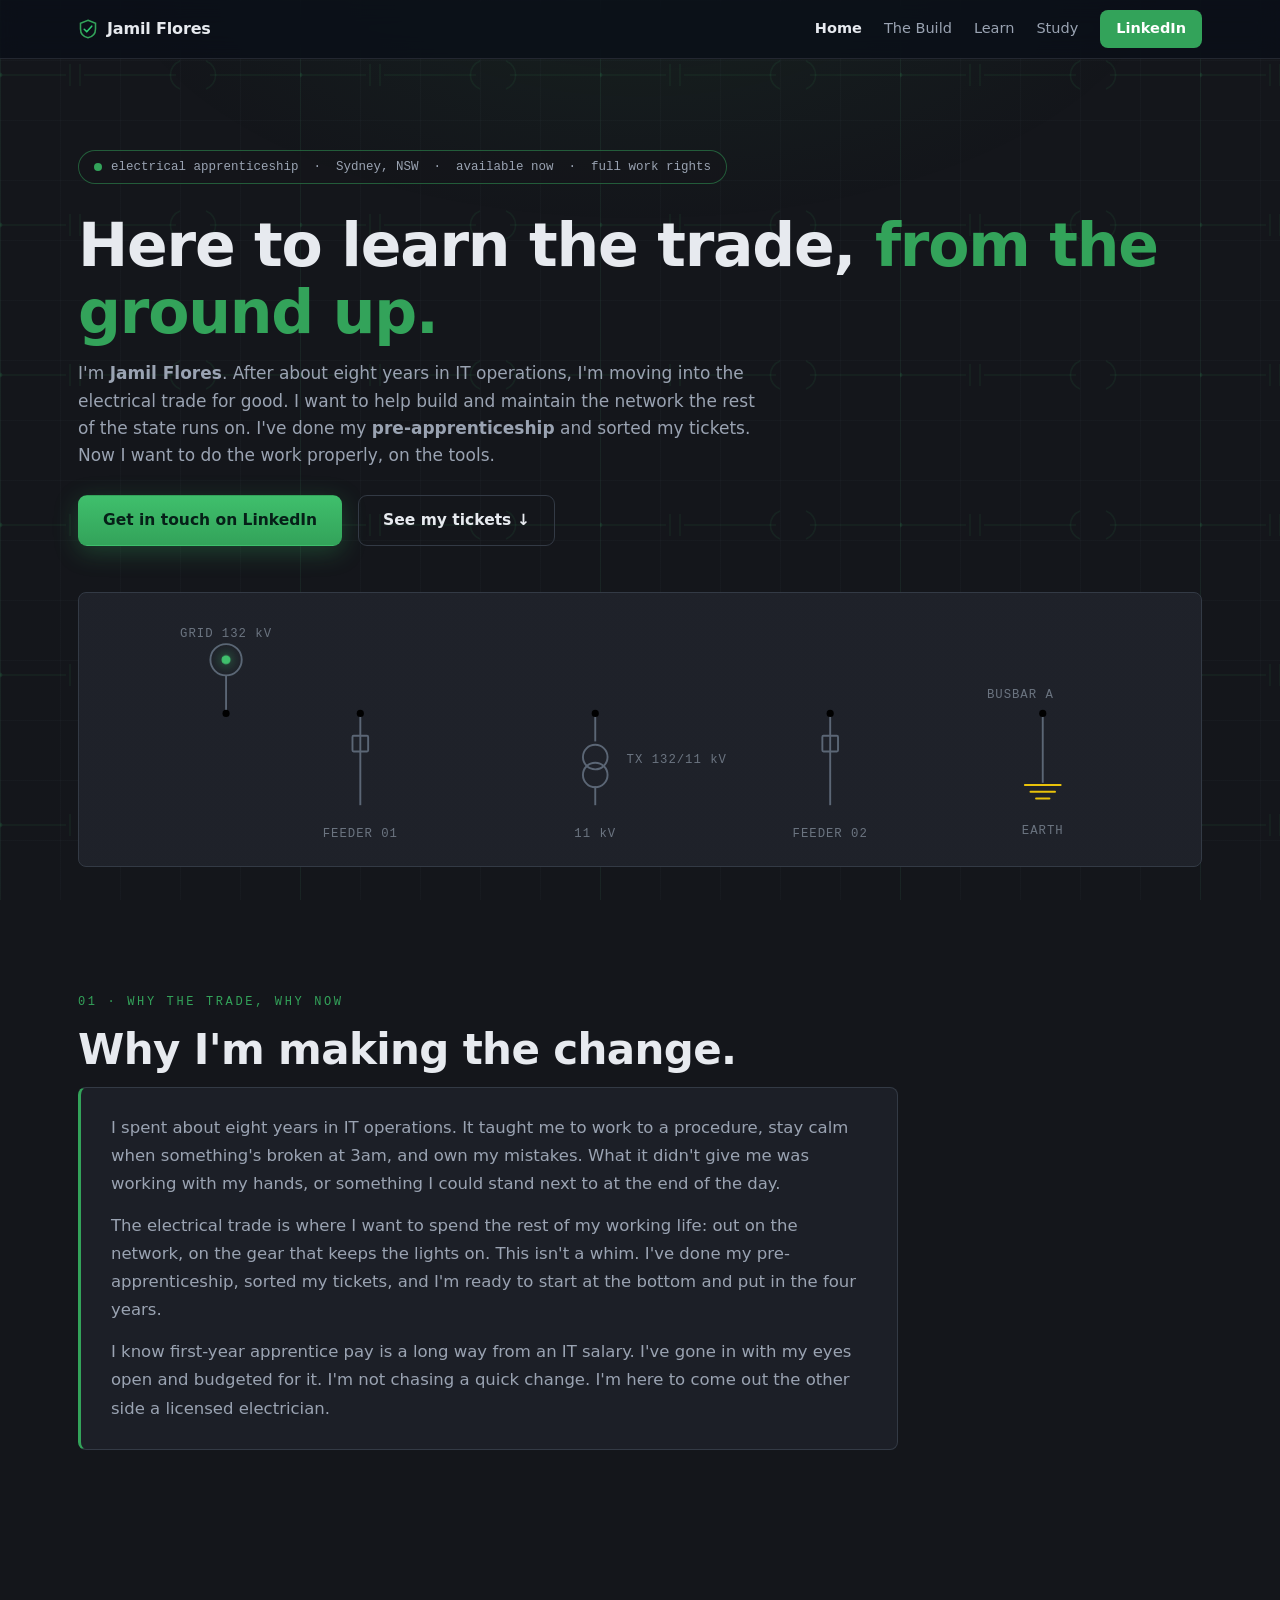
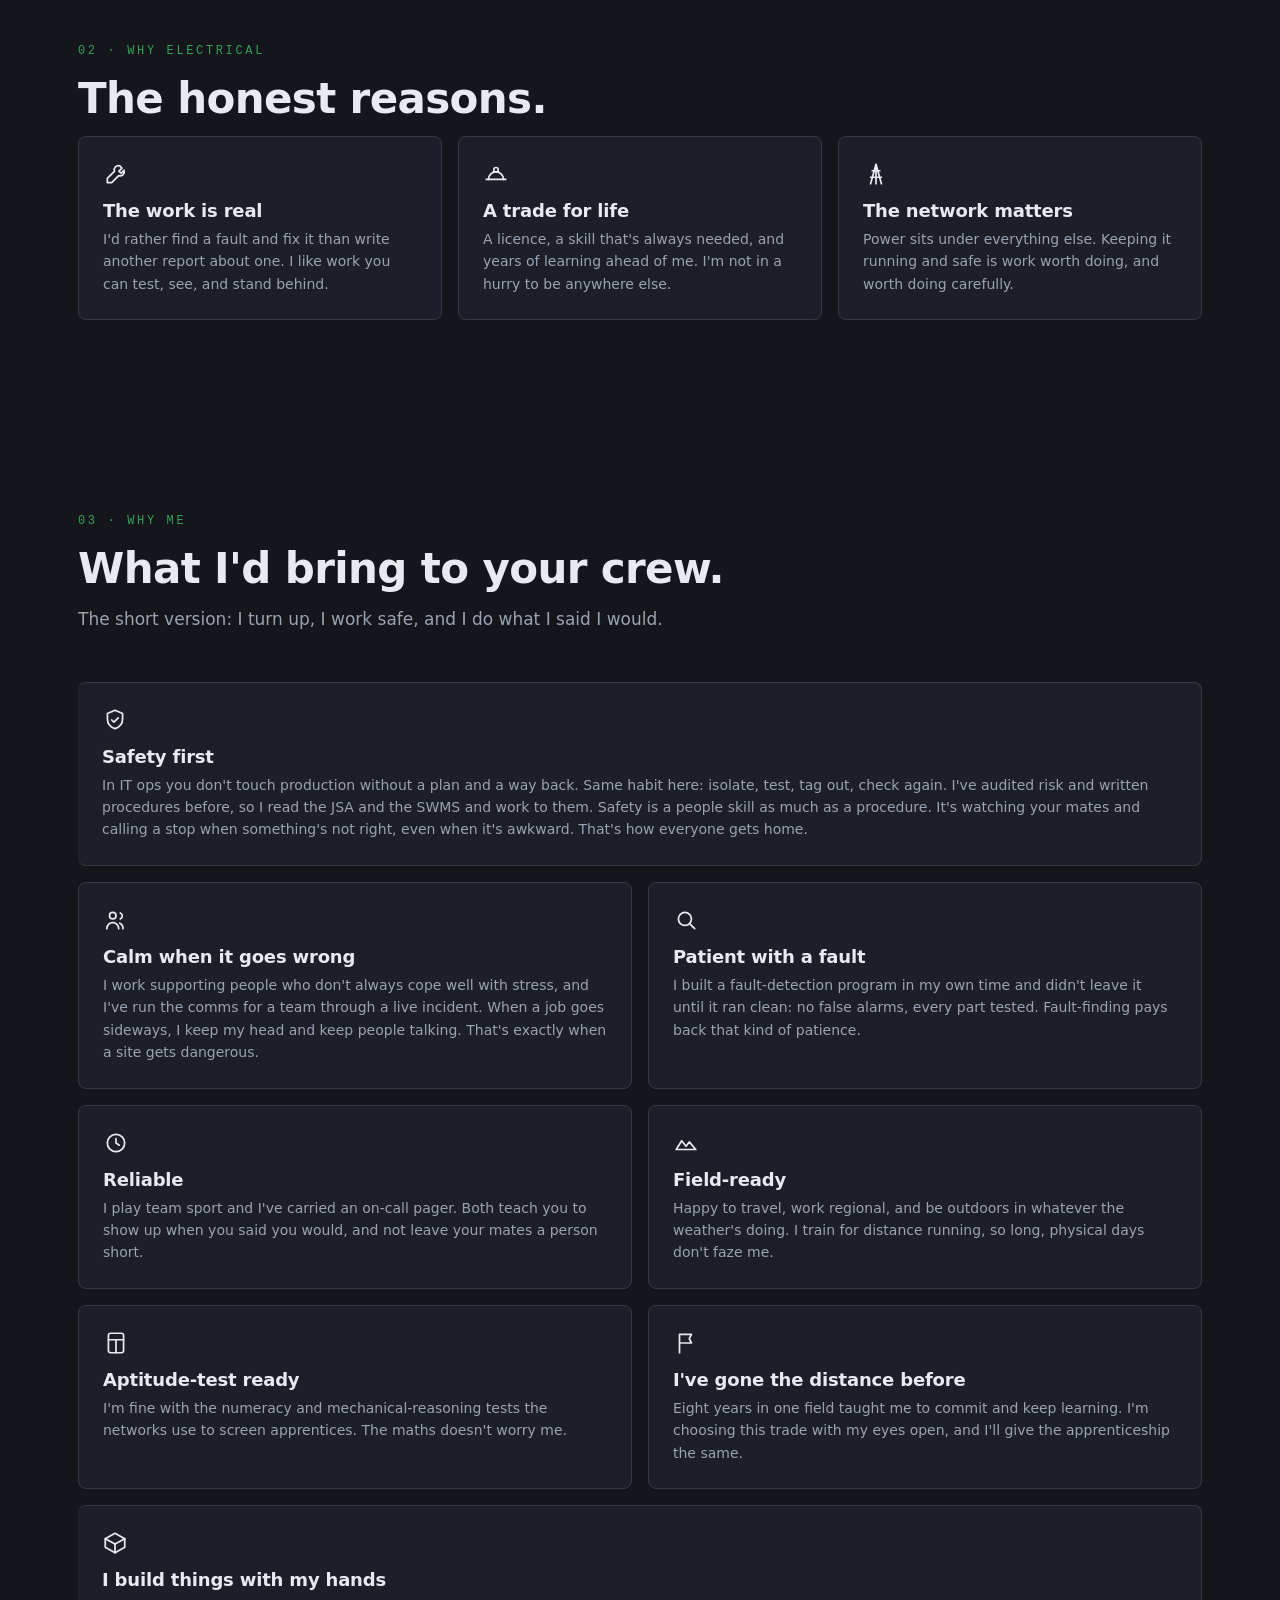
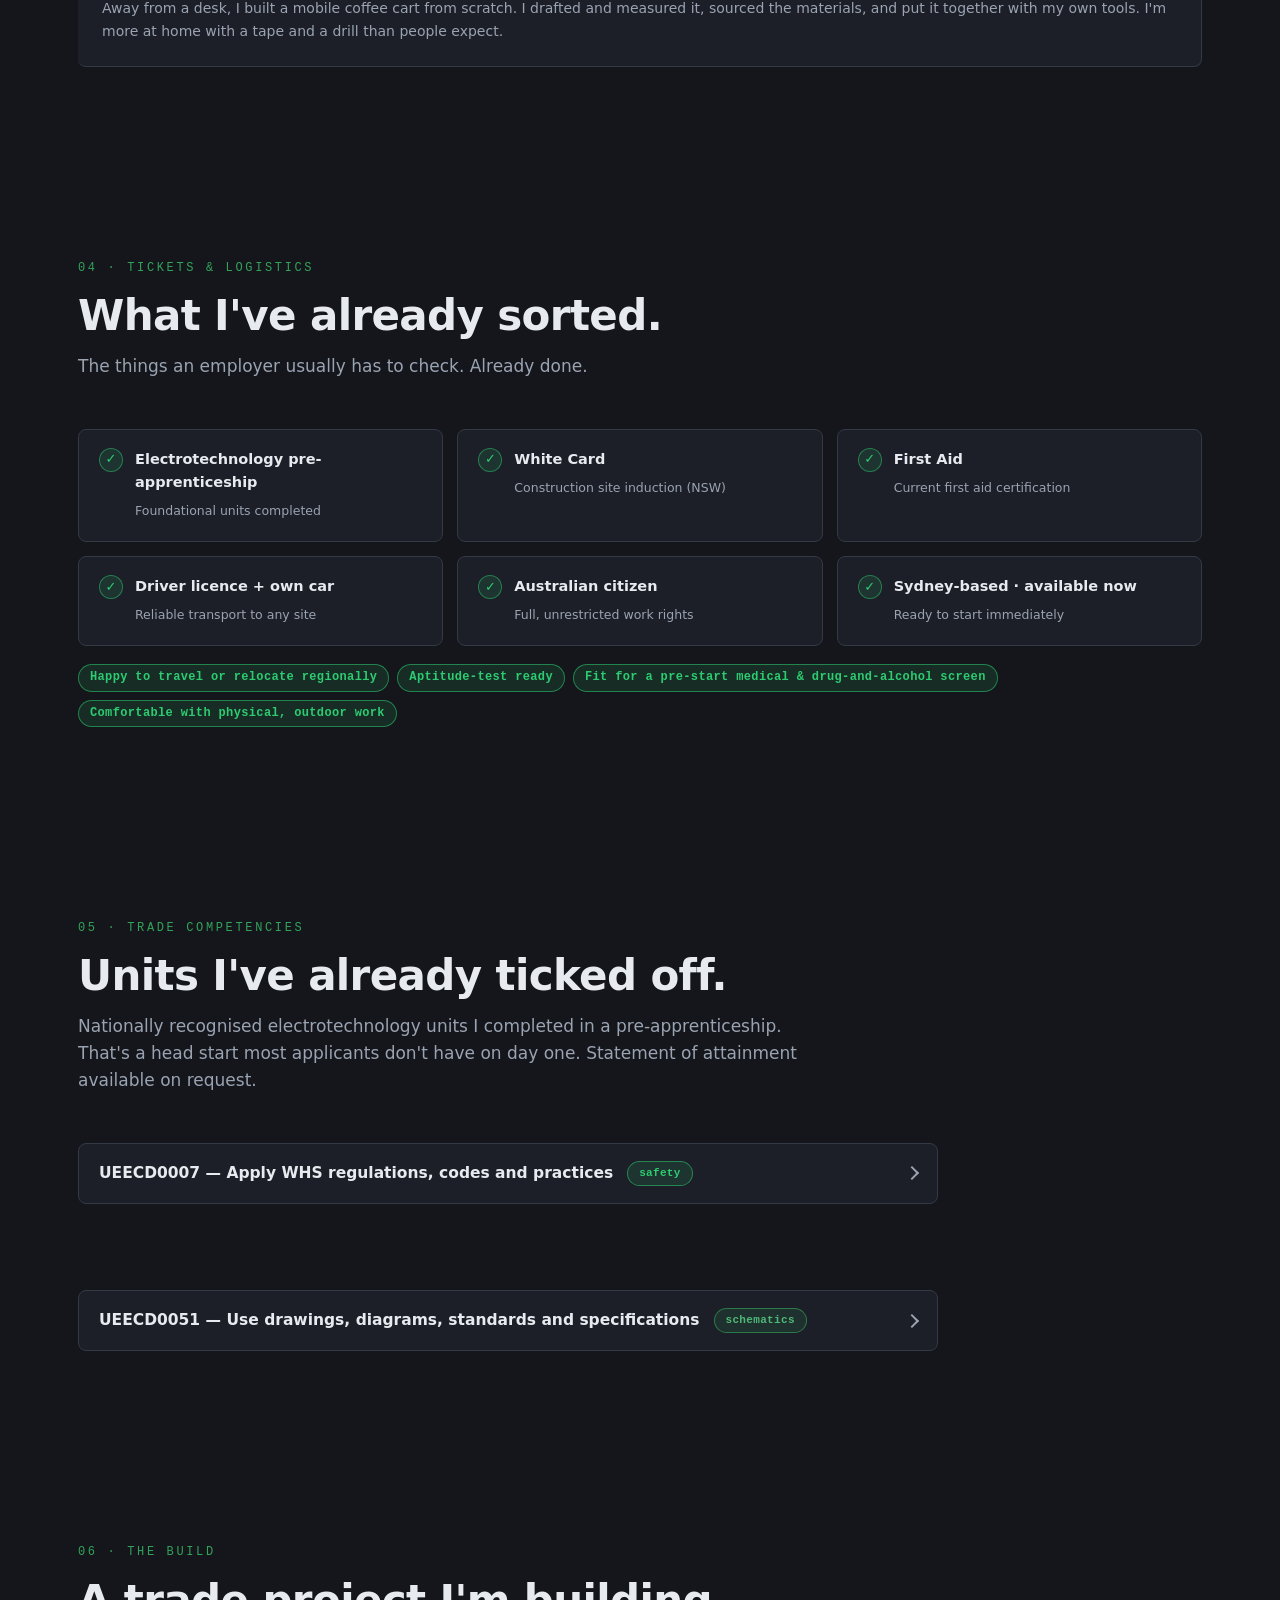
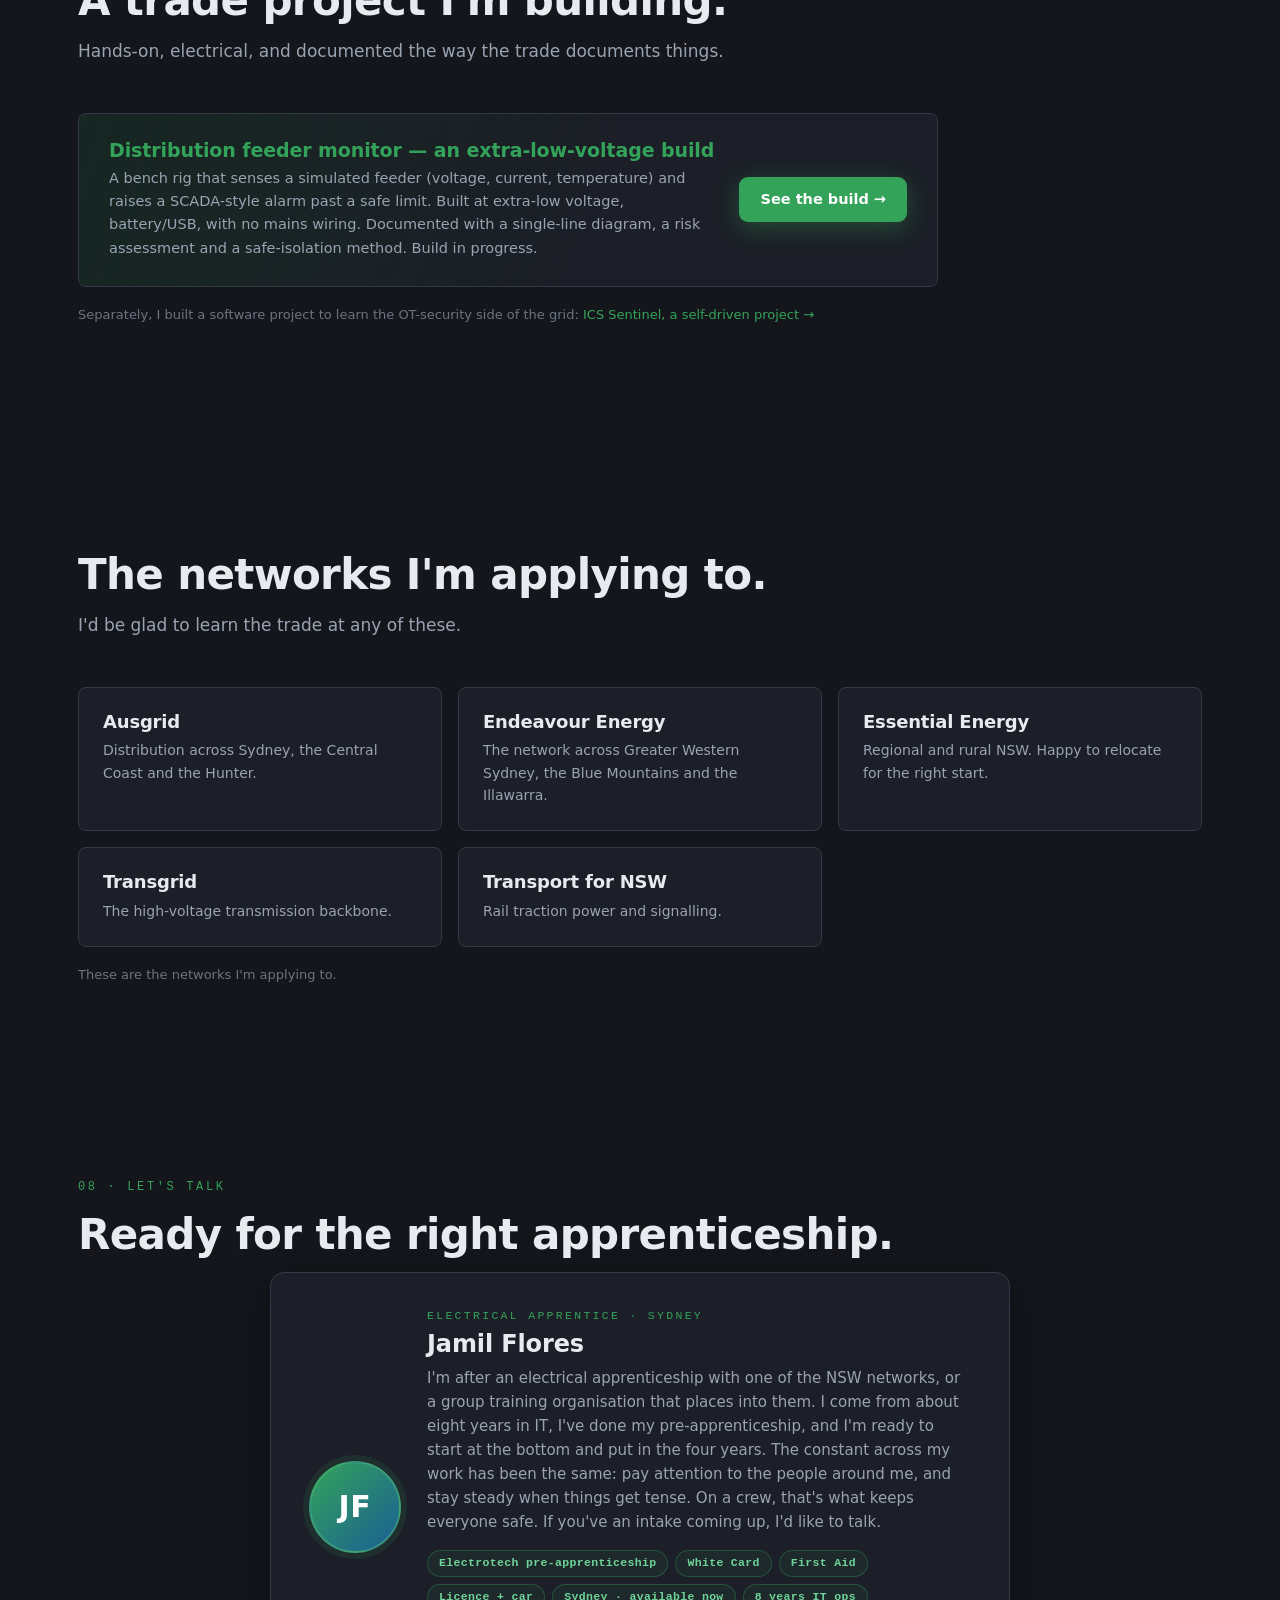
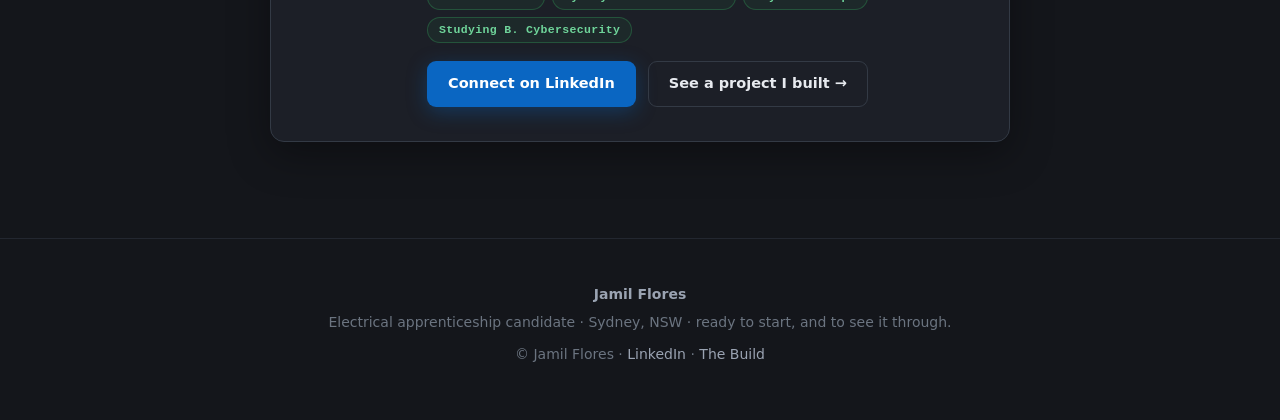
==== commit 91c6253a: "Study tool: NFR improvements + richer abstract/spatial reasoning Abstract/spatial (removed the varie" ====
--- a/index.html
+++ b/index.html
@@ -3,6 +3,8 @@
 <head>
 <meta charset="UTF-8">
 <meta name="viewport" content="width=device-width, initial-scale=1.0">
+<meta http-equiv="Content-Security-Policy" content="default-src 'self'; script-src 'self'; style-src 'self' 'unsafe-inline' https://fonts.googleapis.com; font-src https://fonts.gstatic.com; img-src 'self' data:; connect-src 'self'; manifest-src 'self'; worker-src 'self'; base-uri 'self'; object-src 'none'">
+<meta name="robots" content="index,follow">
 <title>Jamil Flores — Electrical Apprentice · Sydney, NSW</title>
 <meta name="description" content="Jamil Flores — mature-age electrical apprenticeship candidate in Sydney. About eight years in IT operations, now committed to the electrical trade and the NSW networks. Electrotechnology pre-apprenticeship, White Card, First Aid, licence, available now.">
 <meta name="keywords" content="electrical apprenticeship Sydney, electrotechnology apprentice NSW, Ausgrid, Endeavour Energy, Essential Energy, Transgrid, Transport for NSW, Jamil Flores">
@@ -15,6 +17,9 @@
 <link rel="preconnect" href="https://fonts.googleapis.com">
 <link rel="preconnect" href="https://fonts.gstatic.com" crossorigin>
 <link rel="stylesheet" href="https://fonts.googleapis.com/css2?family=IBM+Plex+Mono:wght@400;500&family=IBM+Plex+Sans:wght@400;500;600&family=IBM+Plex+Sans+Condensed:wght@600;700&display=swap">
+<link rel="canonical" href="https://jamilf.github.io/OT-AI/">
+<link rel="manifest" href="manifest.webmanifest">
+<link rel="apple-touch-icon" href="icon.svg">
 <link rel="stylesheet" href="styles.css">
 <noscript>
 <style>
@@ -23,6 +28,7 @@
 </noscript>
 </head>
 <body>
+<a class="skip-link" href="#main">Skip to main content</a>
 
 <div class="bg-grid" aria-hidden="true"></div>
 <div class="bg-glow" aria-hidden="true"></div>
@@ -101,7 +107,7 @@
   </div>
 </header>
 
-<main>
+<main id="main" tabindex="-1">
 
 <!-- ============================================================
      WHY THE TRADE, WHY NOW
--- a/styles.css
+++ b/styles.css
@@ -1899,8 +1899,141 @@
 .browse-item .bi-q { font-weight: 600; color: var(--text); margin-bottom: 6px; }
 .browse-item .bi-a { font-size: 14.5px; color: var(--text-dim); line-height: 1.55; }
 .browse-item .bi-src { margin-top: 8px; font-size: 12px; color: var(--text-faint); }
+#browse-search { width: 100%; max-width: 100%; margin-bottom: 18px; }
+.browse-cat-acc {
+  background: var(--bg-panel); border: 1px solid var(--line);
+  border-radius: var(--radius); margin-bottom: 10px; overflow: hidden;
+}
+.browse-cat-acc summary {
+  cursor: pointer; padding: 14px 18px; font-weight: 600; color: var(--text);
+  font-family: var(--font-mono); font-size: 13.5px; letter-spacing: 0.02em;
+}
+.browse-cat-acc[open] summary { border-bottom: 1px solid var(--line-soft); }
+.browse-cat-body { padding: 14px 18px; }
+.browse-cat-body .browse-item:last-child { margin-bottom: 0; }
+.browse-note { font-size: 13px; color: var(--text-dim); margin-bottom: 12px; }
 
 @media (max-width: 520px) {
   .grade-row { grid-template-columns: repeat(2, 1fr); }
   .flashcard { padding: 24px 20px; }
 }
+
+/* ============================================================
+   APTITUDE MODE — mode switch, MCQ, mock timer, results
+   ============================================================ */
+.mode-switch {
+  display: inline-flex;
+  gap: 4px;
+  padding: 4px;
+  margin-bottom: 24px;
+  background: var(--bg-panel);
+  border: 1px solid var(--line);
+  border-radius: 999px;
+}
+.mode-tab {
+  font-family: var(--font-sans);
+  font-weight: 600;
+  font-size: 14px;
+  color: var(--text-dim);
+  background: transparent;
+  border: none;
+  border-radius: 999px;
+  padding: 8px 20px;
+  cursor: pointer;
+  transition: color 0.2s ease, background 0.2s ease;
+}
+.mode-tab:hover { color: var(--text); }
+.mode-tab.is-active { color: #fff; background: var(--blue); }
+
+.chip-amber { color: var(--amber); background: var(--amber-soft); border: 1px solid rgba(233, 194, 10, 0.35); }
+
+.apt-cat-levels { display: flex; flex-wrap: wrap; gap: 8px; margin-bottom: 22px; }
+.lvl-chip {
+  font-family: var(--font-mono); font-size: 11.5px; color: var(--text-dim);
+  background: var(--bg-panel); border: 1px solid var(--line); border-radius: 6px; padding: 4px 10px;
+}
+.apt-hint { margin-top: 16px; font-size: 13.5px; color: var(--text-faint); max-width: 640px; line-height: 1.6; }
+
+.apt-q { font-family: var(--font-display); font-size: clamp(19px, 2.6vw, 24px); font-weight: 600; color: var(--text); line-height: 1.35; margin: 14px 0 18px; }
+.apt-passage { padding: 18px 20px; margin-bottom: 16px; }
+.apt-passage h4 { font-size: 15px; margin-bottom: 8px; color: var(--text); }
+.apt-passage p { color: var(--text-dim); font-size: 14.5px; line-height: 1.65; }
+
+.mcq-list { display: flex; flex-direction: column; gap: 10px; }
+.mcq-option {
+  display: flex; align-items: center; gap: 12px; text-align: left; width: 100%;
+  font-family: var(--font-sans); font-size: 15px; color: var(--text);
+  background: var(--bg-panel); border: 1px solid var(--line); border-radius: 9px;
+  padding: 13px 16px; cursor: pointer;
+  transition: border-color 0.2s ease, background 0.2s ease, transform 0.12s ease;
+}
+.mcq-option:hover:not([disabled]) { border-color: var(--blue); transform: translateY(-1px); }
+.mcq-option .mcq-key {
+  flex: 0 0 auto; width: 22px; height: 22px; border-radius: 5px;
+  display: inline-flex; align-items: center; justify-content: center;
+  font-family: var(--font-mono); font-size: 12px; color: var(--text-faint);
+  background: var(--bg-deep); border: 1px solid var(--line);
+}
+.mcq-option.is-selected { border-color: var(--blue); background: var(--blue-soft); }
+.mcq-option.is-correct { border-color: var(--green); background: var(--green-soft); color: var(--text); }
+.mcq-option.is-wrong { border-color: var(--red); background: var(--red-soft); }
+.mcq-option[disabled] { cursor: default; }
+
+.mcq-explain {
+  margin-top: 16px; padding: 14px 16px; font-size: 14px; color: var(--text-dim); line-height: 1.6;
+  background: var(--bg-panel); border: 1px solid var(--line-soft); border-radius: var(--radius);
+}
+.mcq-explain .bi-src { margin-top: 8px; font-size: 12px; color: var(--text-faint); }
+.apt-next-wrap { margin-top: 18px; }
+
+.mock-timer { font-family: var(--font-mono); font-size: 20px; font-weight: 500; color: var(--text); }
+.mock-timer.is-warning { color: var(--amber); }
+.mock-timer.is-critical { color: var(--red); }
+.mock-nav { display: flex; justify-content: space-between; gap: 12px; margin-top: 18px; }
+
+.apt-results-table { margin-top: 6px; }
+.apt-review-h { margin: 26px 0 14px; font-size: 16px; }
+.browse-item .bi-correct { color: var(--green); }
+
+@media (max-width: 520px) {
+  .mode-switch { display: flex; }
+  .mode-tab { flex: 1; text-align: center; }
+}
+
+/* ---- aptitude: figures, tables, diagnostics, timing ---- */
+.apt-figure { display: flex; justify-content: center; margin: 10px 0 16px; color: var(--text); }
+.apt-figure-sm svg { width: 46px; height: 46px; }
+.apt-figrow { display: flex; align-items: center; gap: 8px; flex-wrap: wrap; justify-content: center; }
+.apt-cell { color: var(--text); border: 1px solid var(--line-soft); border-radius: 6px; background: var(--bg-deep); }
+.apt-cell-q {
+  width: 58px; height: 58px; display: inline-flex; align-items: center; justify-content: center;
+  font-family: var(--font-display); font-size: 28px; color: var(--text-faint);
+  border: 2px dashed var(--line); border-radius: 6px;
+}
+.apt-cell-label { font-family: var(--font-mono); font-size: 11px; color: var(--text-faint); margin-right: 6px; align-self: center; }
+.mcq-figs { display: grid; grid-template-columns: repeat(2, 1fr); gap: 10px; }
+.mcq-option-fig { align-items: center; }
+.mcq-option-fig .mcq-text { display: flex; align-items: center; justify-content: center; flex: 1; color: var(--text); }
+.apt-q-table { margin: 6px auto 4px; min-width: 200px; }
+.apt-table-wrap { margin-bottom: 14px; }
+.apt-diag { margin: 0 0 18px; }
+.apt-diag-line { font-size: 14.5px; color: var(--text); font-weight: 600; }
+.apt-focus { font-size: 14px; color: var(--amber); margin-top: 4px; }
+.apt-diag-note { font-size: 12px; color: var(--text-faint); margin-top: 4px; }
+.apt-time { font-size: 13px; color: var(--text-dim); margin-top: 12px; font-family: var(--font-mono); }
+
+/* ---- skip link (a11y) ---- */
+.skip-link {
+  position: absolute; left: 8px; top: -48px; z-index: 1000;
+  background: var(--blue); color: #fff; padding: 9px 16px; border-radius: 8px;
+  font-weight: 600; font-size: 14px; text-decoration: none;
+  transition: top 0.15s ease;
+}
+.skip-link:focus { top: 8px; outline: 2px solid var(--hazard); outline-offset: 2px; }
+
+/* ---- storage warning banner ---- */
+.storage-warn {
+  margin-bottom: 18px; padding: 12px 16px; border-radius: var(--radius);
+  background: var(--amber-soft); border: 1px solid rgba(233, 194, 10, 0.45);
+  color: var(--text); font-size: 14px; line-height: 1.5;
+}
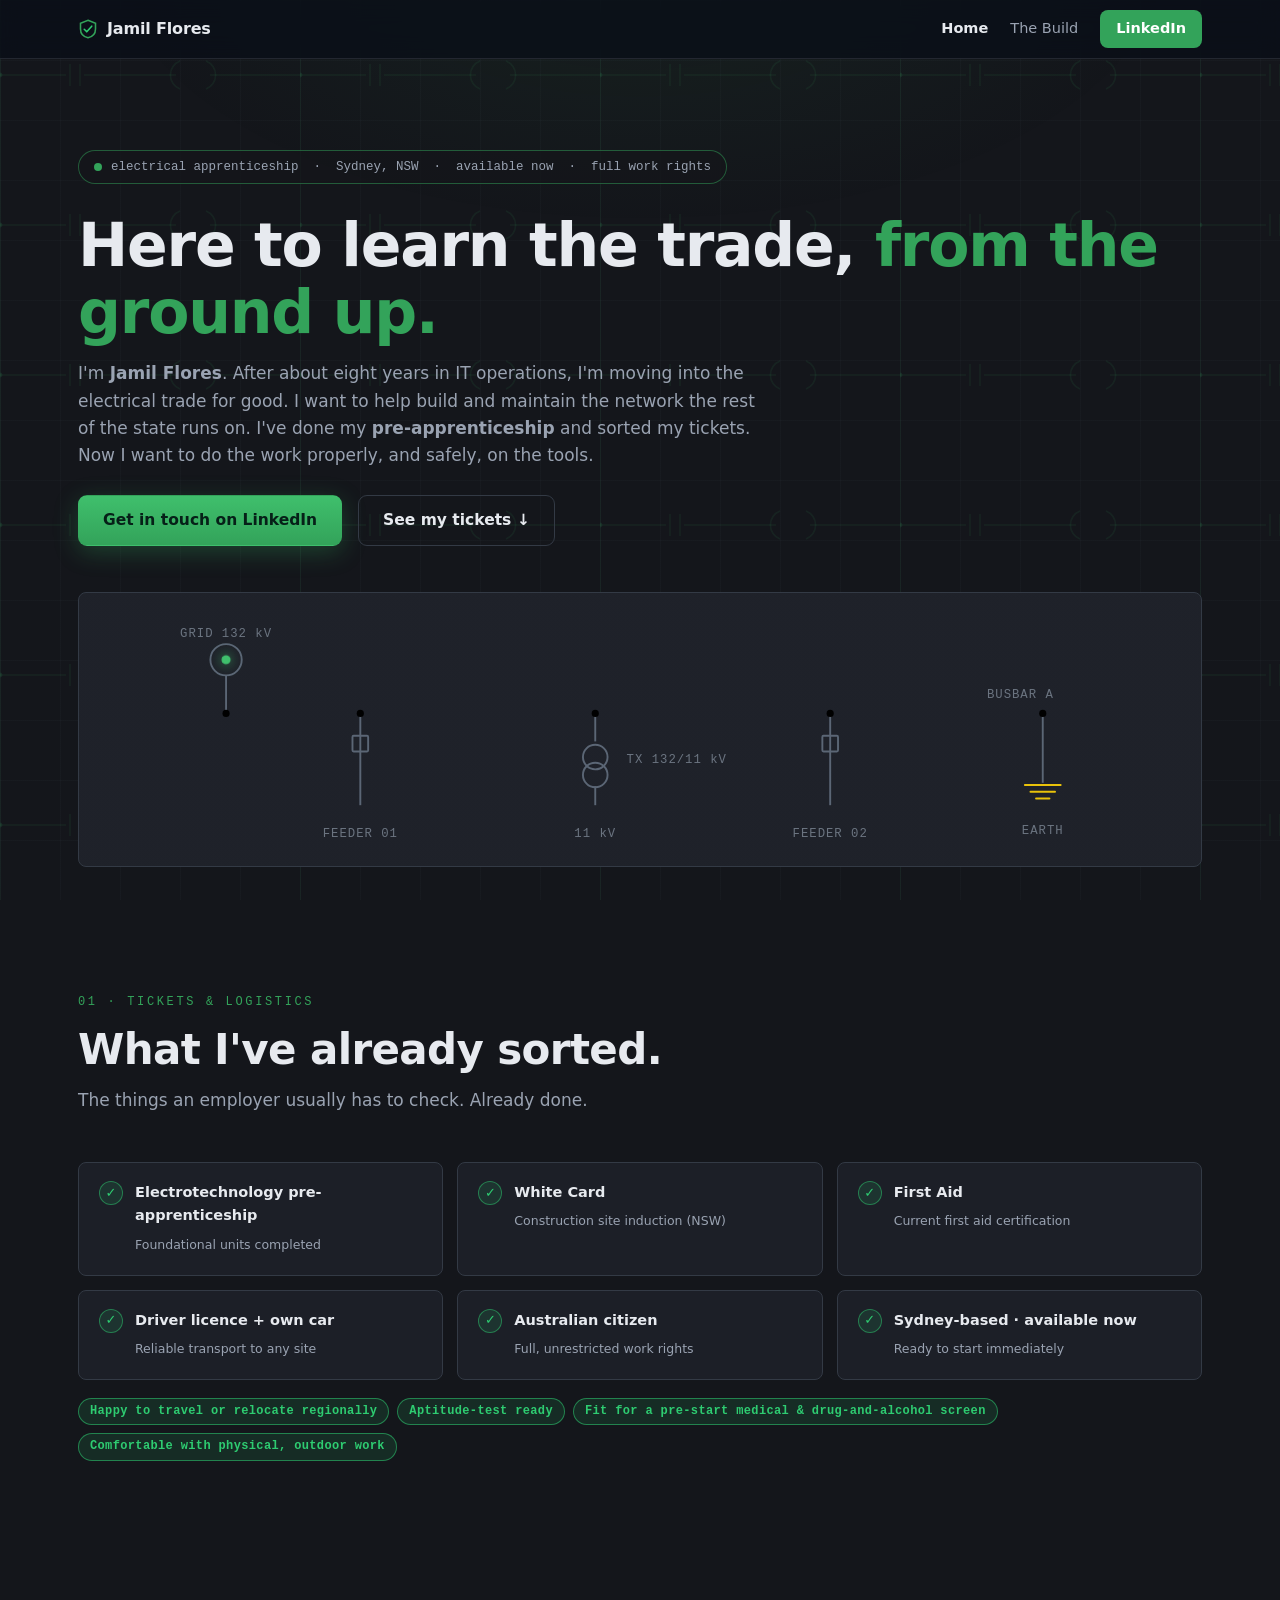
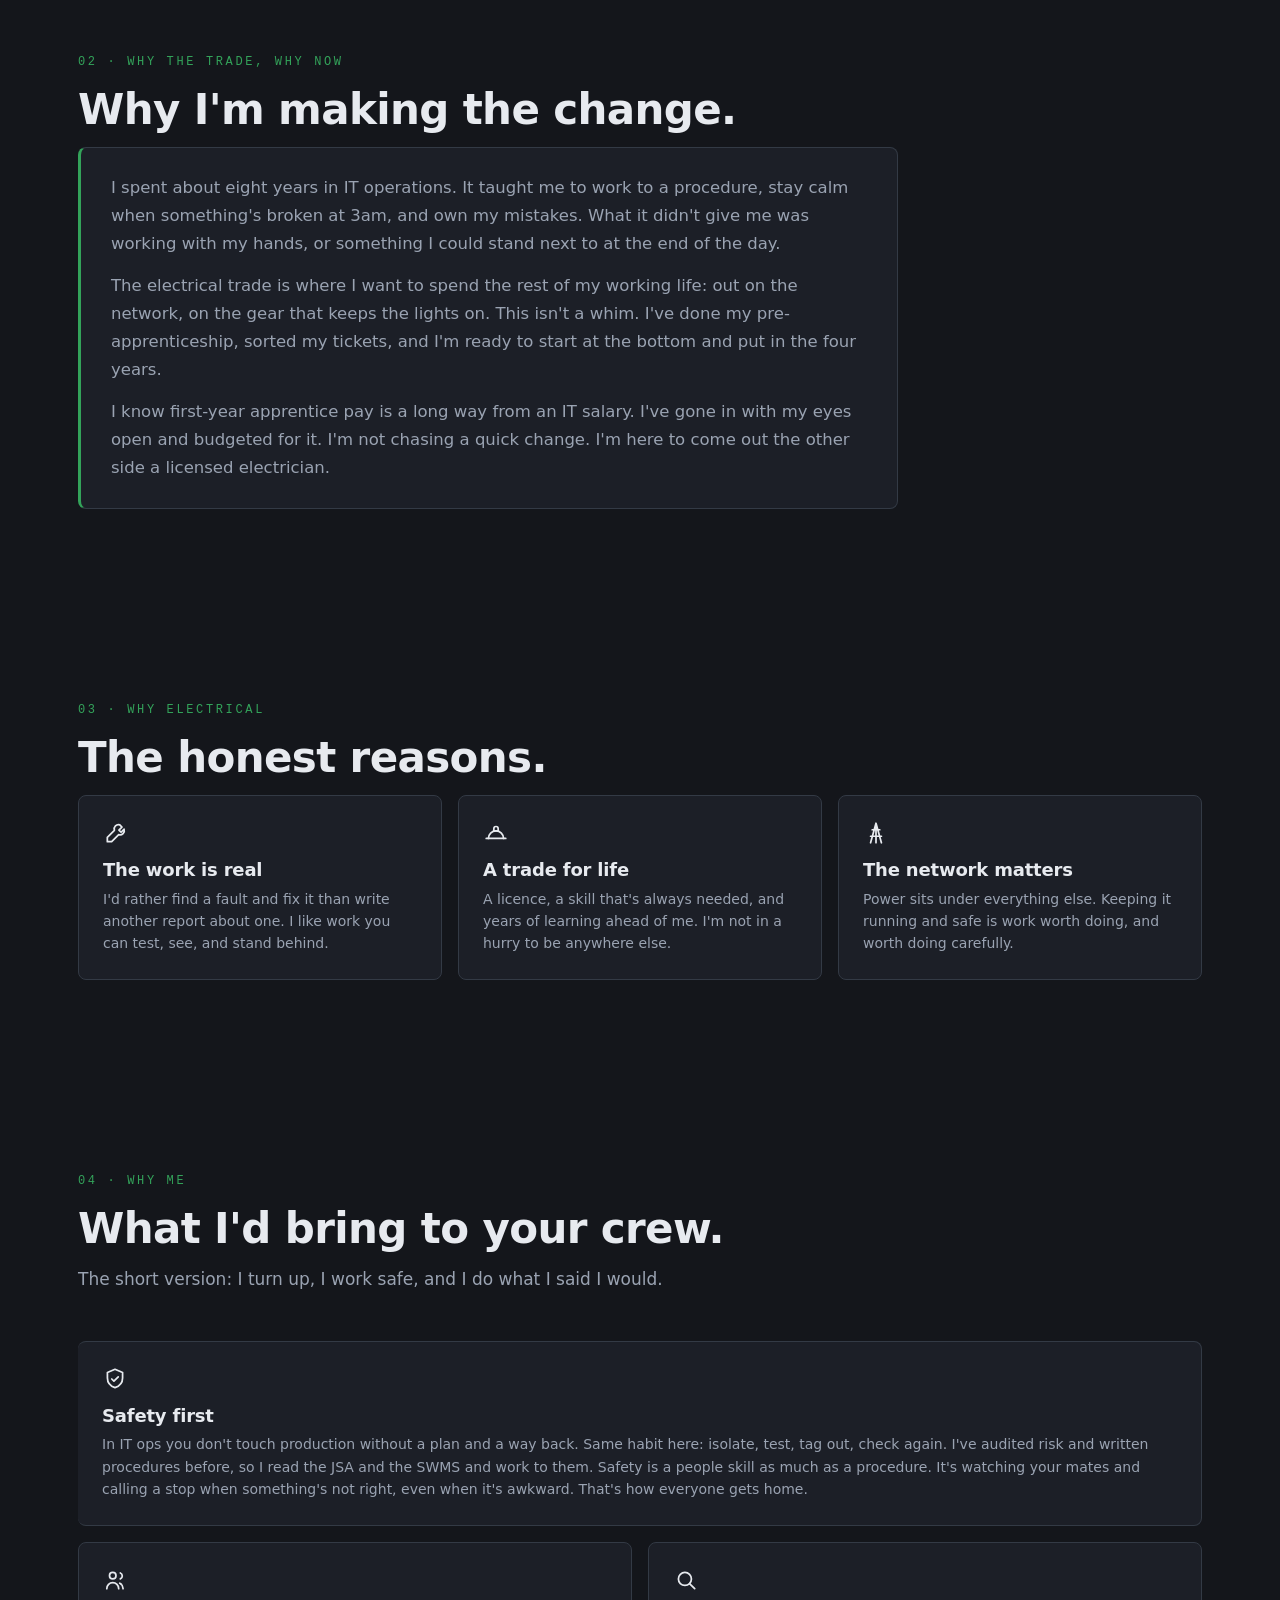
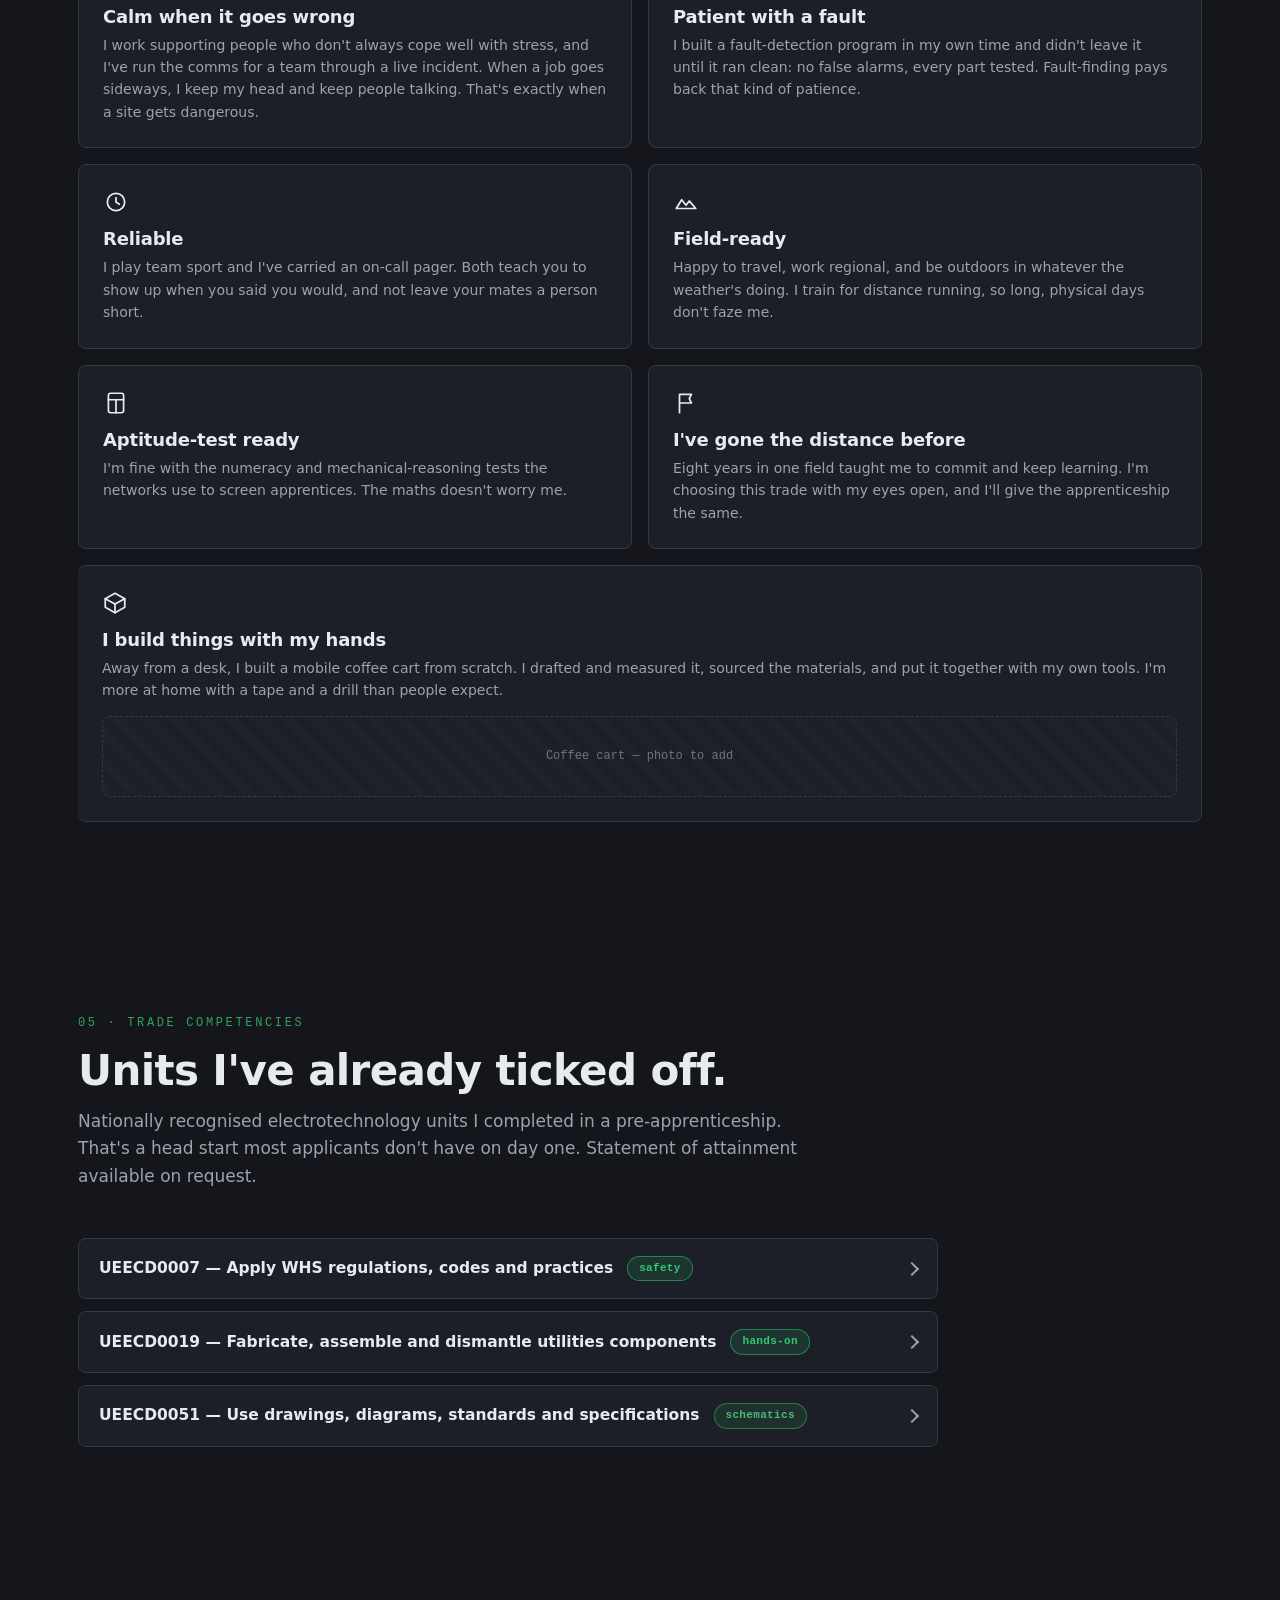
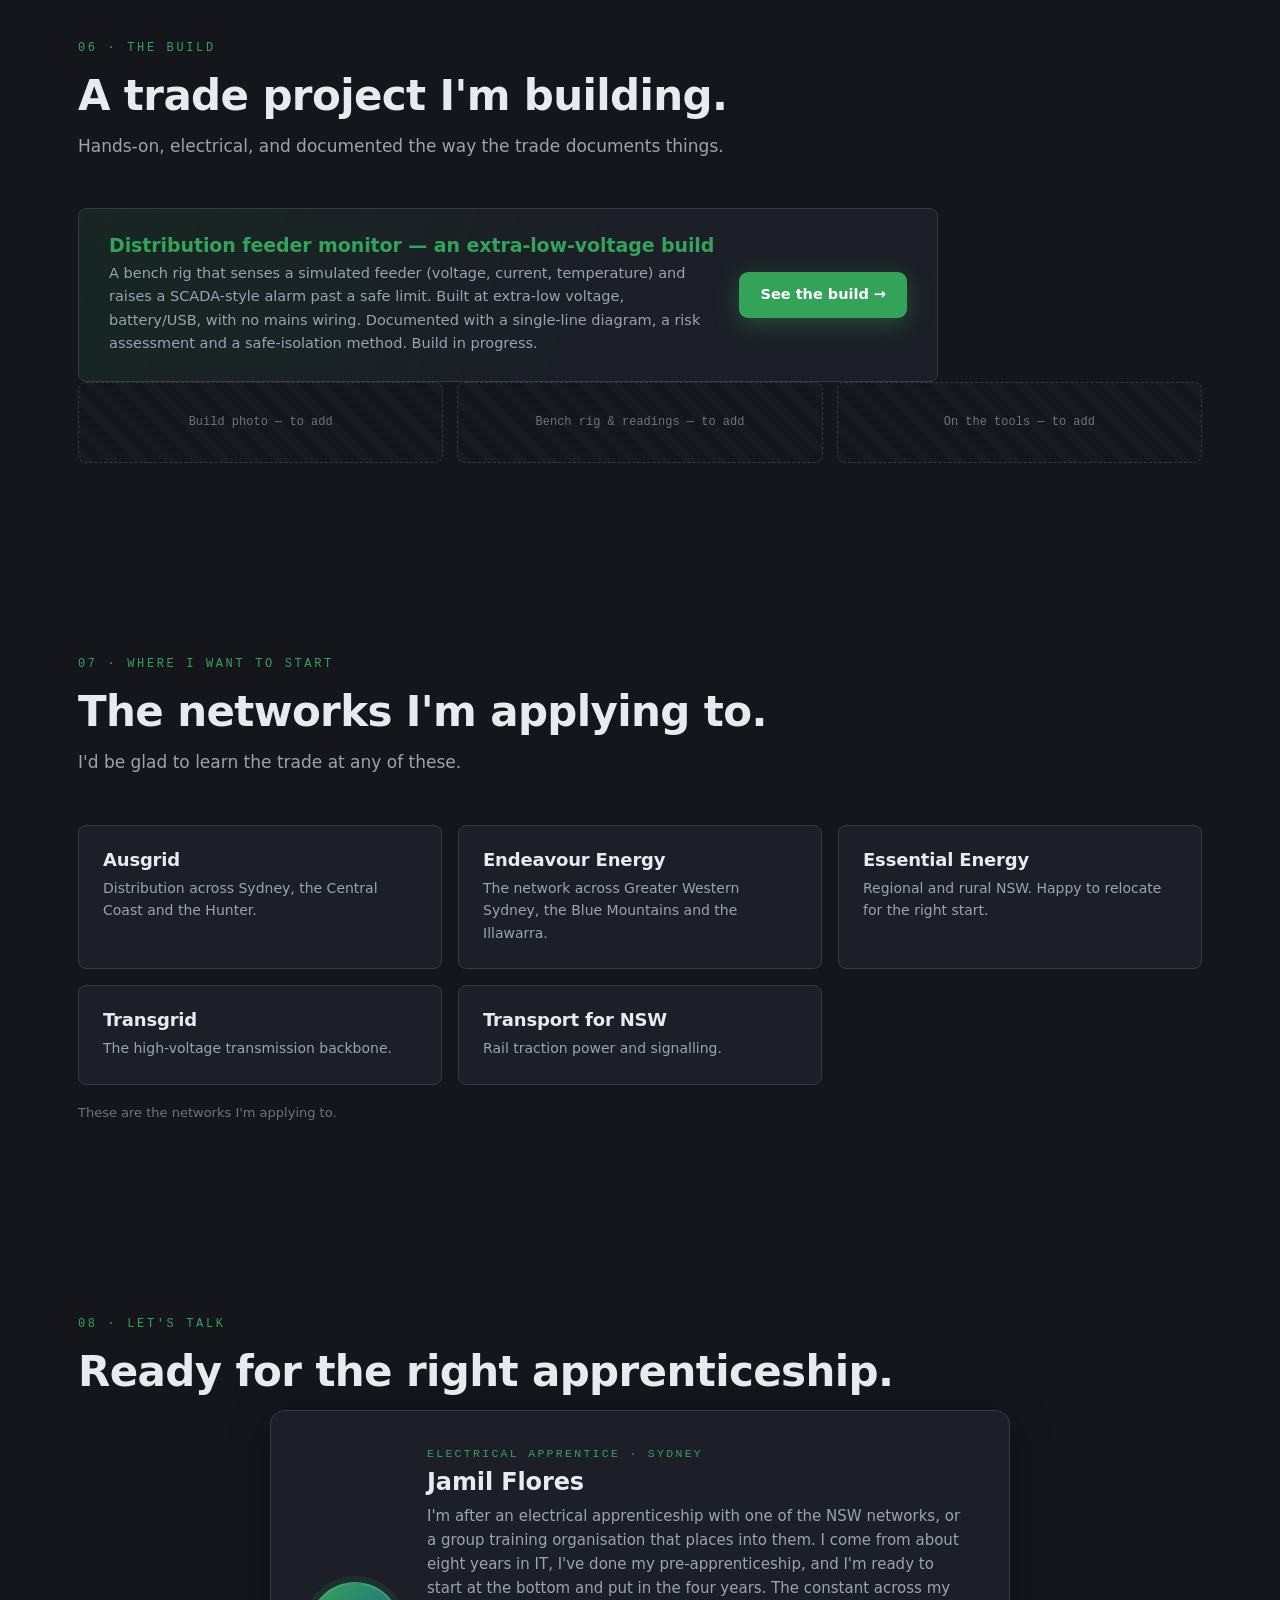
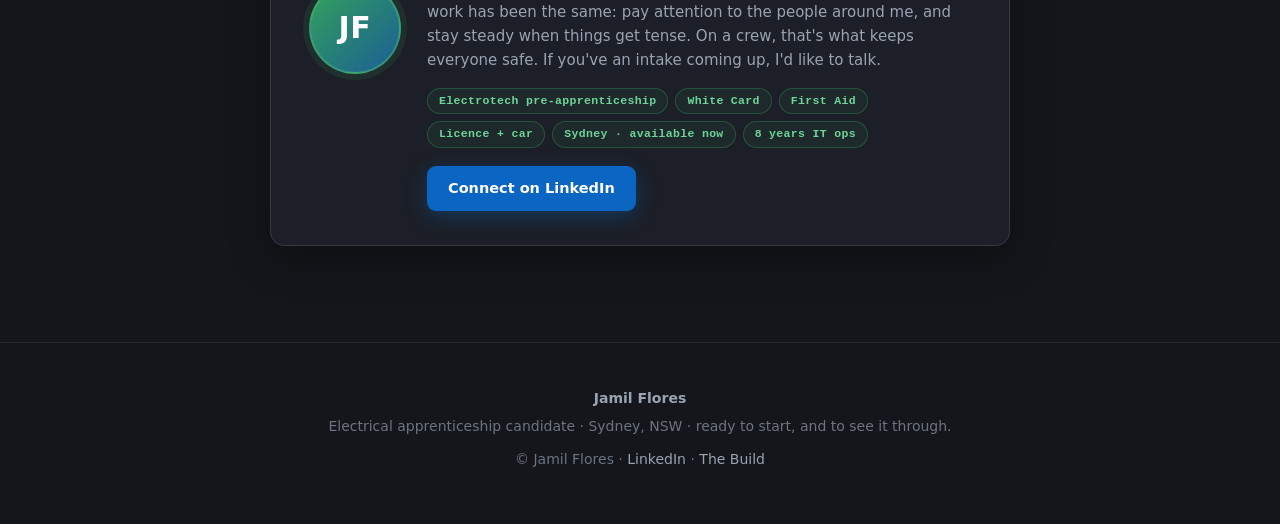
==== commit 88f67ab6: "Homepage: act on Ausgrid-recruiter review (high-impact fixes) - Safety in the hero: subline now '..." ====
--- a/index.html
+++ b/index.html
@@ -45,8 +45,6 @@
     <div class="nav-links">
       <a href="index.html" class="is-active">Home</a>
       <a href="feeder-monitor.html">The Build</a>
-      <a href="learn.html">Learn</a>
-      <a href="study.html">Study</a>
       <a class="nav-cta" href="https://www.linkedin.com/in/jamilflores" target="_blank" rel="noopener">LinkedIn</a>
     </div>
   </div>
@@ -62,7 +60,7 @@
     <p class="hero-enter" style="--d:.27s">
       I'm <strong>Jamil Flores</strong>. After about eight years in IT operations, I'm moving into the
       electrical trade for good. I want to help build and maintain the network the rest of the state
-      runs on. I've done my <strong>pre-apprenticeship</strong> and sorted my tickets. Now I want to do the work properly,
+      runs on. I've done my <strong>pre-apprenticeship</strong> and sorted my tickets. Now I want to do the work properly, and safely,
       on the tools.
     </p>
     <div class="hero-ctas hero-enter" style="--d:.39s">
@@ -110,11 +108,57 @@
 <main id="main" tabindex="-1">
 
 <!-- ============================================================
+     TICKETS & LOGISTICS
+     ============================================================ -->
+<section id="credentials" aria-labelledby="cred-title">
+  <div class="wrap">
+    <p class="section-kicker" data-animate>01 · Tickets &amp; logistics</p>
+    <h2 class="section-title" id="cred-title" data-animate style="--d:.08s">What I've already sorted.</h2>
+    <p class="section-sub" data-animate style="--d:.16s">
+      The things an employer usually has to check. Already done.
+    </p>
+
+    <div class="cred-grid">
+      <div class="cred-card glow-card" data-animate style="--d:.04s">
+        <span class="cred-check" aria-hidden="true">✓</span>
+        <div class="cred-body"><strong>Electrotechnology pre-apprenticeship</strong><span>Foundational units completed</span></div>
+      </div>
+      <div class="cred-card glow-card" data-animate style="--d:.1s">
+        <span class="cred-check" aria-hidden="true">✓</span>
+        <div class="cred-body"><strong>White Card</strong><span>Construction site induction (NSW)</span></div>
+      </div>
+      <div class="cred-card glow-card" data-animate style="--d:.16s">
+        <span class="cred-check" aria-hidden="true">✓</span>
+        <div class="cred-body"><strong>First Aid</strong><span>Current first aid certification</span></div>
+      </div>
+      <div class="cred-card glow-card" data-animate style="--d:.22s">
+        <span class="cred-check" aria-hidden="true">✓</span>
+        <div class="cred-body"><strong>Driver licence + own car</strong><span>Reliable transport to any site</span></div>
+      </div>
+      <div class="cred-card glow-card" data-animate style="--d:.28s">
+        <span class="cred-check" aria-hidden="true">✓</span>
+        <div class="cred-body"><strong>Australian citizen</strong><span>Full, unrestricted work rights</span></div>
+      </div>
+      <div class="cred-card glow-card" data-animate style="--d:.34s">
+        <span class="cred-check" aria-hidden="true">✓</span>
+        <div class="cred-body"><strong>Sydney-based · available now</strong><span>Ready to start immediately</span></div>
+      </div>
+    </div>
+    <p class="cred-extra" data-animate style="--d:.4s">
+      <span class="chip chip-green">Happy to travel or relocate regionally</span>
+      <span class="chip chip-green">Aptitude-test ready</span>
+      <span class="chip chip-green">Fit for a pre-start medical &amp; drug-and-alcohol screen</span>
+      <span class="chip chip-green">Comfortable with physical, outdoor work</span>
+    </p>
+  </div>
+</section>
+
+<!-- ============================================================
      WHY THE TRADE, WHY NOW
      ============================================================ -->
 <section id="pitch" aria-labelledby="pitch-title">
   <div class="wrap">
-    <p class="section-kicker" data-animate>01 · Why the trade, why now</p>
+    <p class="section-kicker" data-animate>02 · Why the trade, why now</p>
     <h2 class="section-title" id="pitch-title" data-animate style="--d:.08s">Why I'm making the change.</h2>
     <div class="thesis glow-card" data-animate style="--d:.16s">
       <p>I spent about eight years in IT operations. It taught me to work to a procedure, stay calm when
@@ -135,7 +179,7 @@
      ============================================================ -->
 <section id="why-electrical" aria-labelledby="whyel-title">
   <div class="wrap">
-    <p class="section-kicker" data-animate>02 · Why electrical</p>
+    <p class="section-kicker" data-animate>03 · Why electrical</p>
     <h2 class="section-title" id="whyel-title" data-animate style="--d:.08s">The honest reasons.</h2>
     <div class="pillar-grid cols-3">
       <div class="pillar-card glow-card" data-animate style="--d:.05s">
@@ -165,7 +209,7 @@
      ============================================================ -->
 <section id="why-me" aria-labelledby="whyme-title">
   <div class="wrap">
-    <p class="section-kicker" data-animate>03 · Why me</p>
+    <p class="section-kicker" data-animate>04 · Why me</p>
     <h2 class="section-title" id="whyme-title" data-animate style="--d:.08s">What I'd bring to your crew.</h2>
     <p class="section-sub" data-animate style="--d:.16s">
       The short version: I turn up, I work safe, and I do what I said I would.
@@ -223,56 +267,12 @@
         <p>Away from a desk, I built a mobile coffee cart from scratch. I drafted and measured it,
         sourced the materials, and put it together with my own tools. I'm more at home with a tape and
         a drill than people expect.</p>
-      </div>
-    </div>
-  </div>
-</section>
-
-<!-- ============================================================
-     TICKETS & LOGISTICS
-     ============================================================ -->
-<section id="credentials" aria-labelledby="cred-title">
-  <div class="wrap">
-    <p class="section-kicker" data-animate>04 · Tickets &amp; logistics</p>
-    <h2 class="section-title" id="cred-title" data-animate style="--d:.08s">What I've already sorted.</h2>
-    <p class="section-sub" data-animate style="--d:.16s">
-      The things an employer usually has to check. Already done.
-    </p>
-
-    <div class="cred-grid">
-      <div class="cred-card glow-card" data-animate style="--d:.04s">
-        <span class="cred-check" aria-hidden="true">✓</span>
-        <div class="cred-body"><strong>Electrotechnology pre-apprenticeship</strong><span>Foundational units completed</span></div>
-      </div>
-      <div class="cred-card glow-card" data-animate style="--d:.1s">
-        <span class="cred-check" aria-hidden="true">✓</span>
-        <div class="cred-body"><strong>White Card</strong><span>Construction site induction (NSW)</span></div>
-      </div>
-      <div class="cred-card glow-card" data-animate style="--d:.16s">
-        <span class="cred-check" aria-hidden="true">✓</span>
-        <div class="cred-body"><strong>First Aid</strong><span>Current first aid certification</span></div>
-      </div>
-      <div class="cred-card glow-card" data-animate style="--d:.22s">
-        <span class="cred-check" aria-hidden="true">✓</span>
-        <div class="cred-body"><strong>Driver licence + own car</strong><span>Reliable transport to any site</span></div>
-      </div>
-      <div class="cred-card glow-card" data-animate style="--d:.28s">
-        <span class="cred-check" aria-hidden="true">✓</span>
-        <div class="cred-body"><strong>Australian citizen</strong><span>Full, unrestricted work rights</span></div>
-      </div>
-      <div class="cred-card glow-card" data-animate style="--d:.34s">
-        <span class="cred-check" aria-hidden="true">✓</span>
-        <div class="cred-body"><strong>Sydney-based · available now</strong><span>Ready to start immediately</span></div>
-      </div>
-    </div>
-    <p class="cred-extra" data-animate style="--d:.4s">
-      <span class="chip chip-green">Happy to travel or relocate regionally</span>
-      <span class="chip chip-green">Aptitude-test ready</span>
-      <span class="chip chip-green">Fit for a pre-start medical &amp; drug-and-alcohol screen</span>
-      <span class="chip chip-green">Comfortable with physical, outdoor work</span>
-    </p>
-  </div>
-</section>
+        <div class="photo-slot" style="margin-top:14px;">Coffee cart — photo to add</div>
+      </div>
+    </div>
+  </div>
+</section>
+
 
 <!-- ============================================================
      TRADE COMPETENCIES
@@ -345,10 +345,12 @@
       </div>
       <span class="btn btn-primary btn-sm">See the build →</span>
     </a>
-    <p class="sectors-note" data-animate style="--d:.28s">
-      Separately, I built a software project to learn the OT-security side of the grid:
-      <a href="project.html">ICS Sentinel, a self-driven project →</a>
-    </p>
+
+    <div class="photo-grid" data-animate style="--d:.28s">
+      <div class="photo-slot">Build photo — to add</div>
+      <div class="photo-slot">Bench rig &amp; readings — to add</div>
+      <div class="photo-slot">On the tools — to add</div>
+    </div>
   </div>
 </section>
 
@@ -416,11 +418,9 @@
           <span class="chip chip-skill">Licence + car</span>
           <span class="chip chip-skill">Sydney · available now</span>
           <span class="chip chip-skill">8 years IT ops</span>
-          <span class="chip chip-skill">Studying B. Cybersecurity</span>
         </div>
         <div class="about-actions">
           <a class="btn btn-linkedin" href="https://www.linkedin.com/in/jamilflores" target="_blank" rel="noopener">Connect on LinkedIn</a>
-          <a class="btn btn-ghost btn-sm" href="project.html">See a project I built →</a>
         </div>
       </div>
     </div>
--- a/styles.css
+++ b/styles.css
@@ -2037,3 +2037,14 @@
   background: var(--amber-soft); border: 1px solid rgba(233, 194, 10, 0.45);
   color: var(--text); font-size: 14px; line-height: 1.5;
 }
+
+/* ---- estimated IQ result ---- */
+.iq-result { text-align: center; }
+.iq-score { font-family: var(--font-display); font-size: clamp(40px, 8vw, 60px); font-weight: 700; color: var(--blue); line-height: 1; margin: 6px 0 4px; }
+.iq-range { font-family: var(--font-mono); font-size: 14px; color: var(--text); letter-spacing: 0.02em; margin-bottom: 12px; }
+.iq-work { font-size: 14px; color: var(--text-dim); margin-bottom: 14px; }
+.iq-caveat {
+  font-size: 12.5px; color: var(--text-faint); line-height: 1.55; text-align: left;
+  background: var(--bg-deep); border: 1px solid var(--line-soft); border-radius: var(--radius);
+  padding: 12px 14px; max-width: 640px; margin: 0 auto;
+}
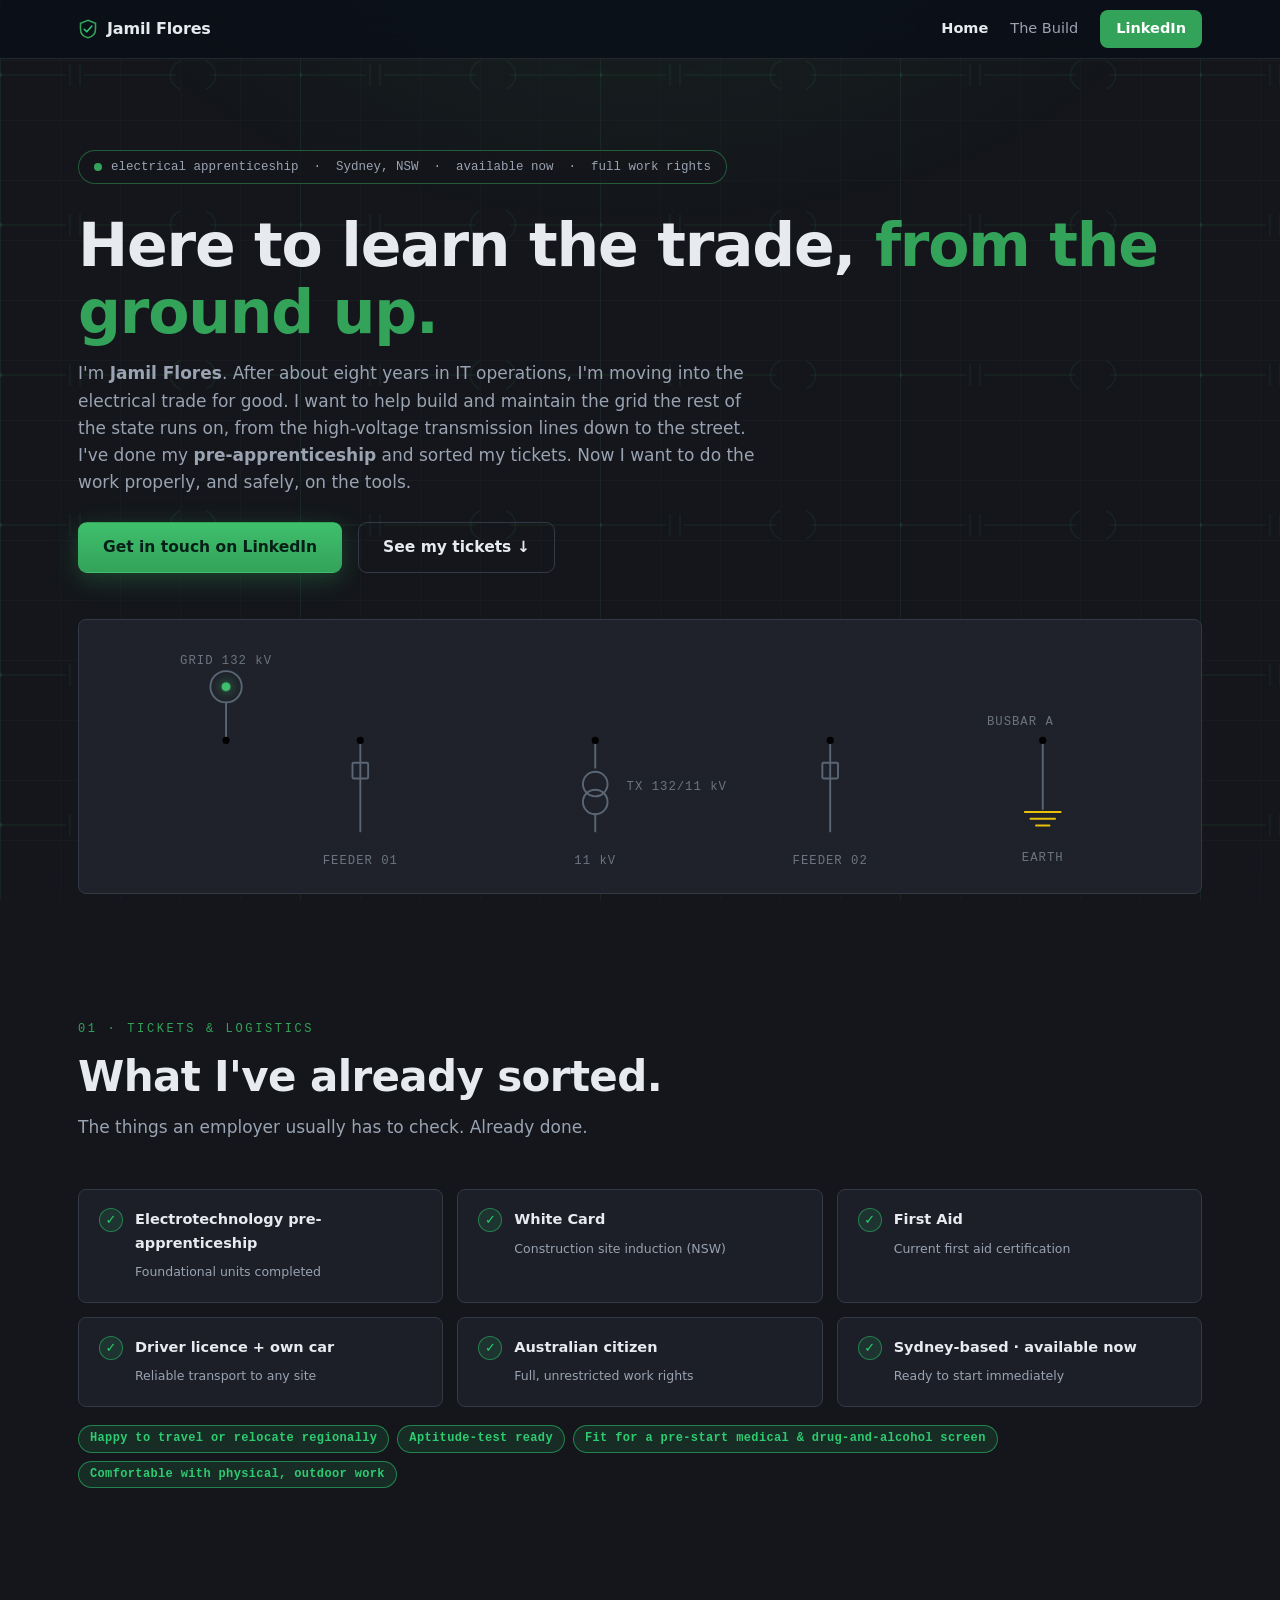
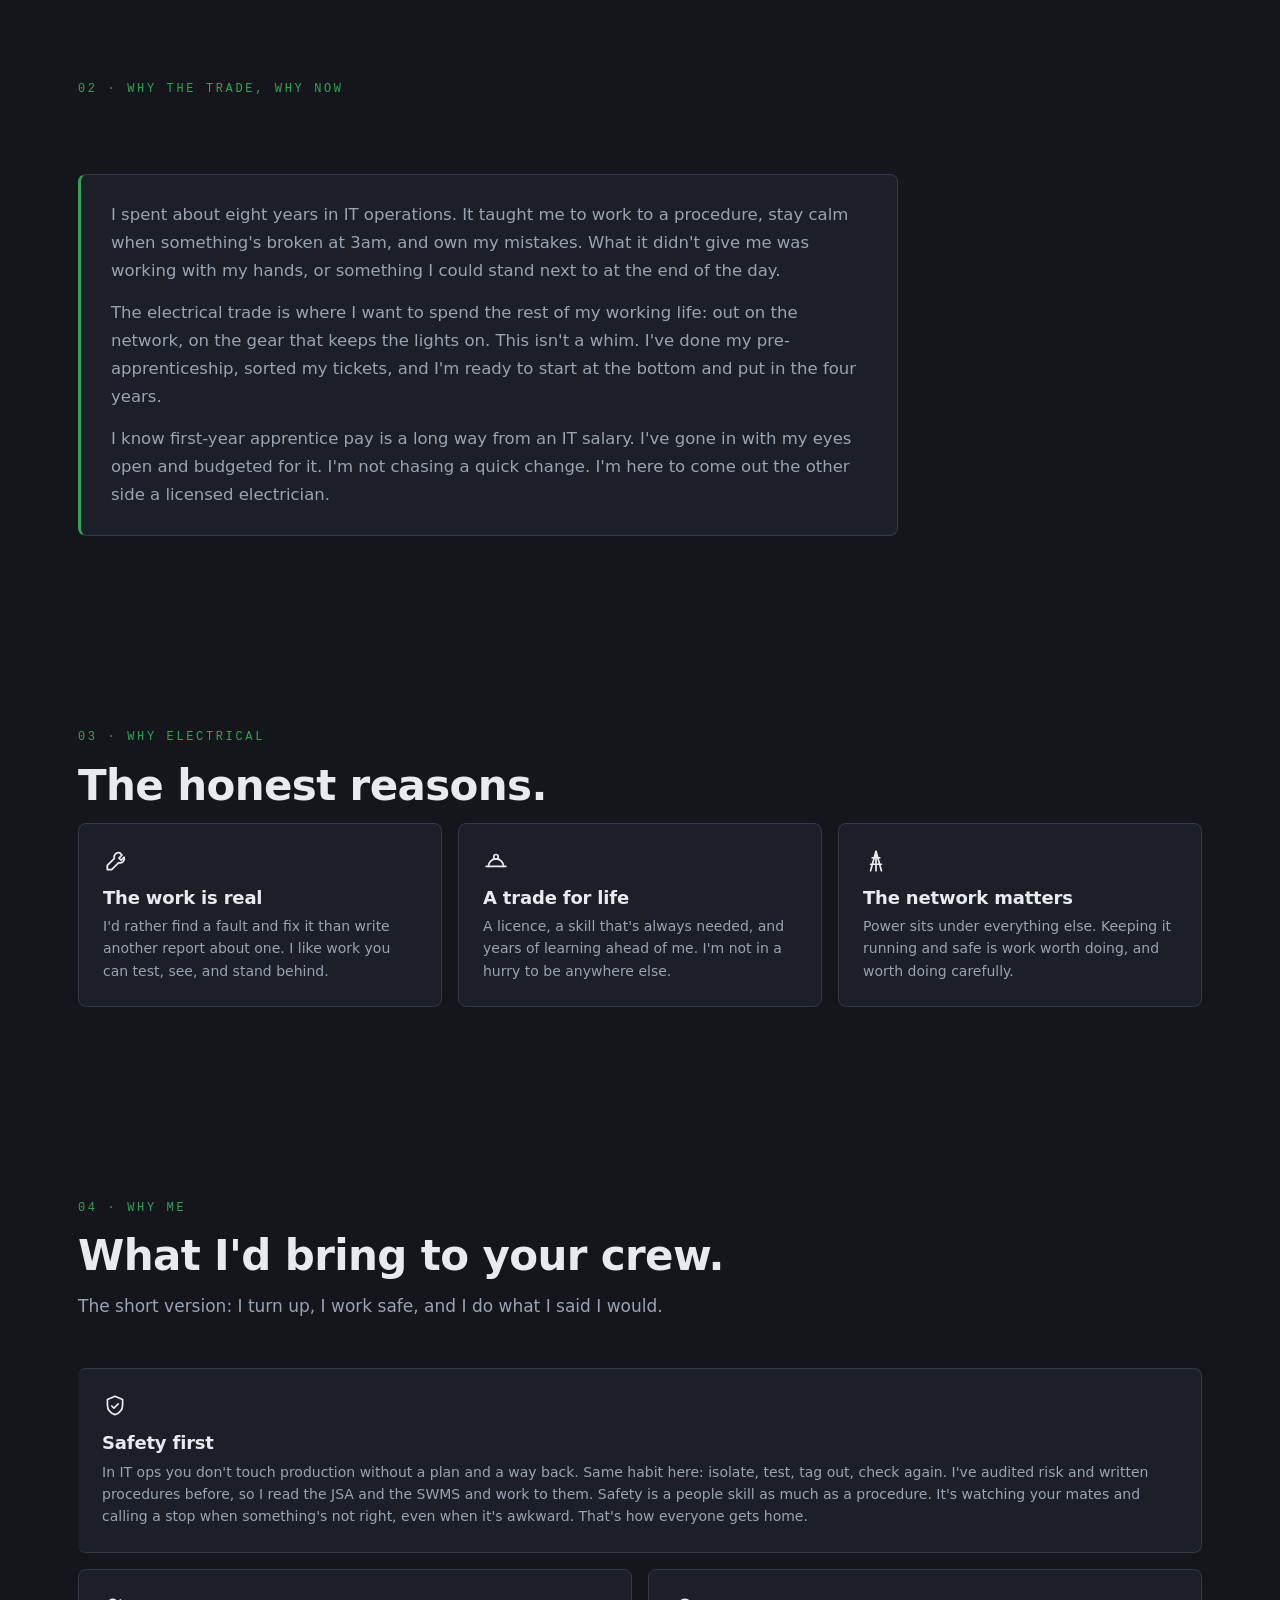
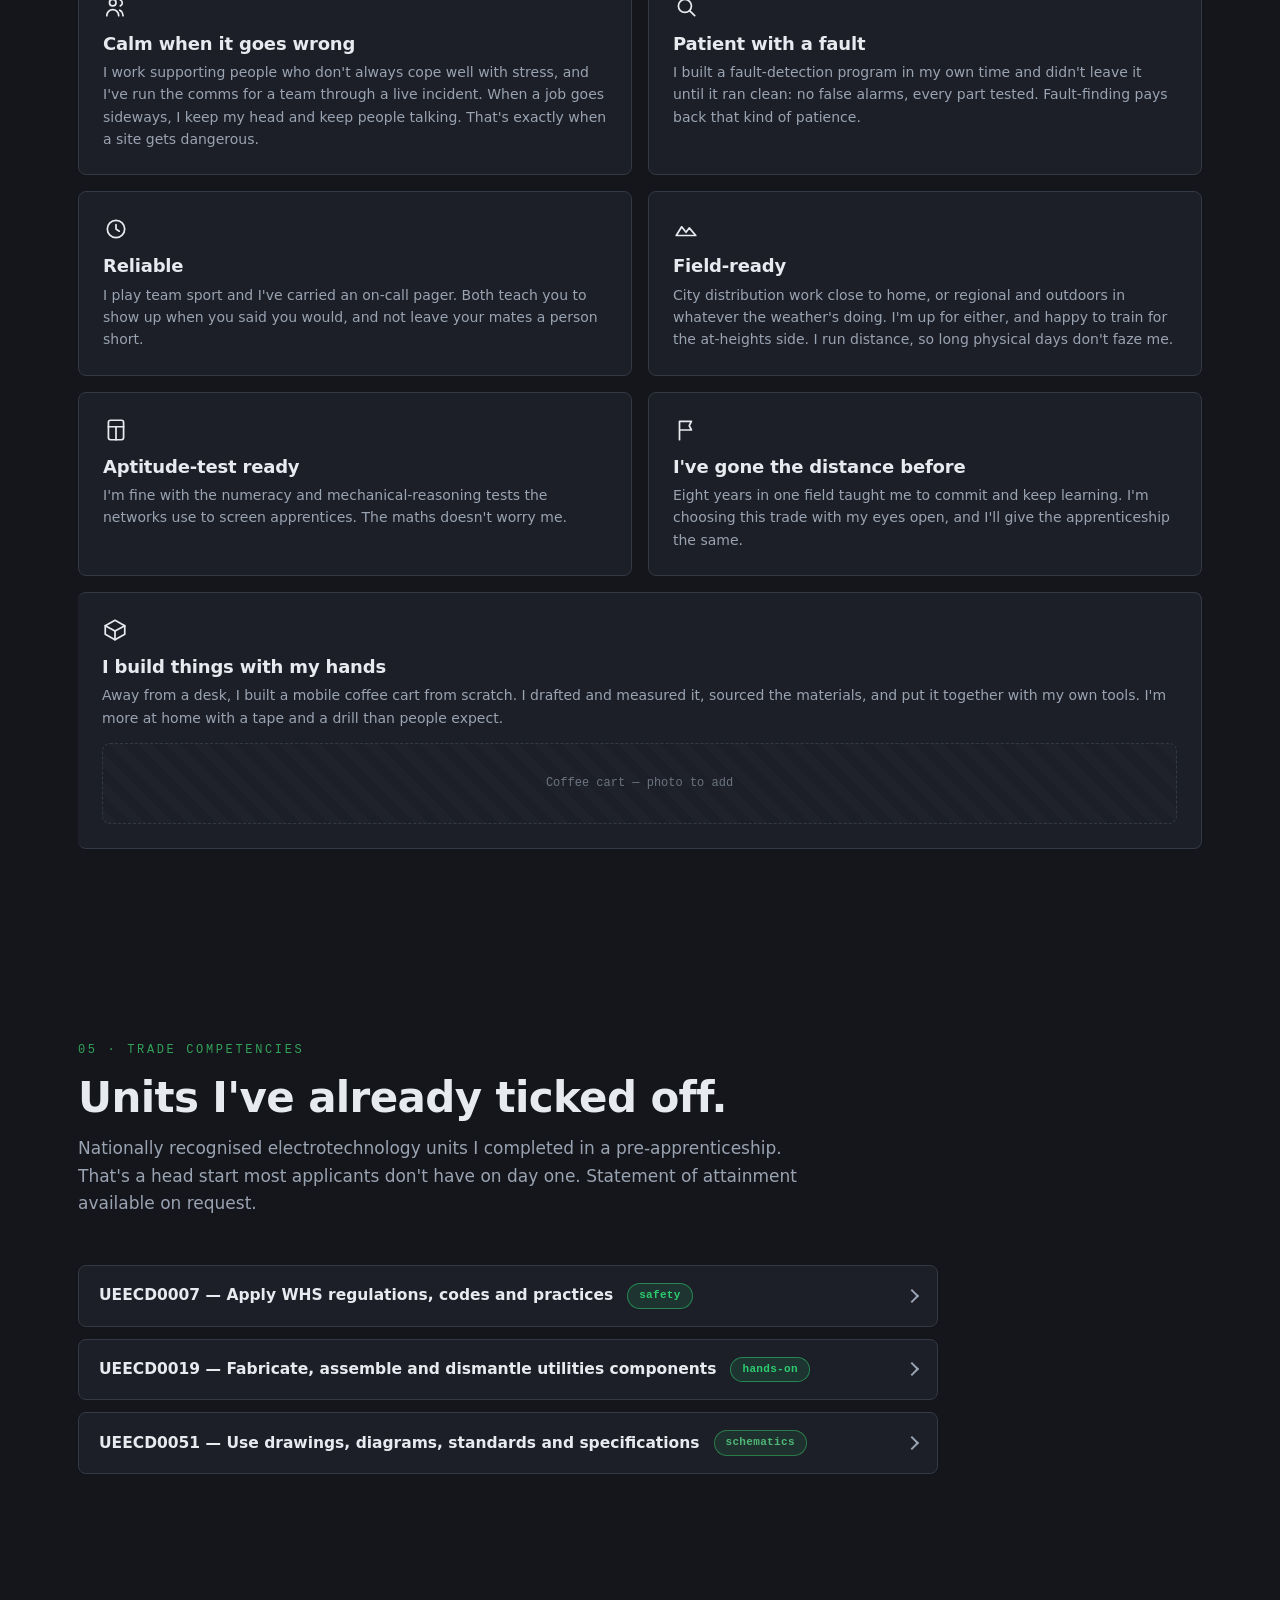
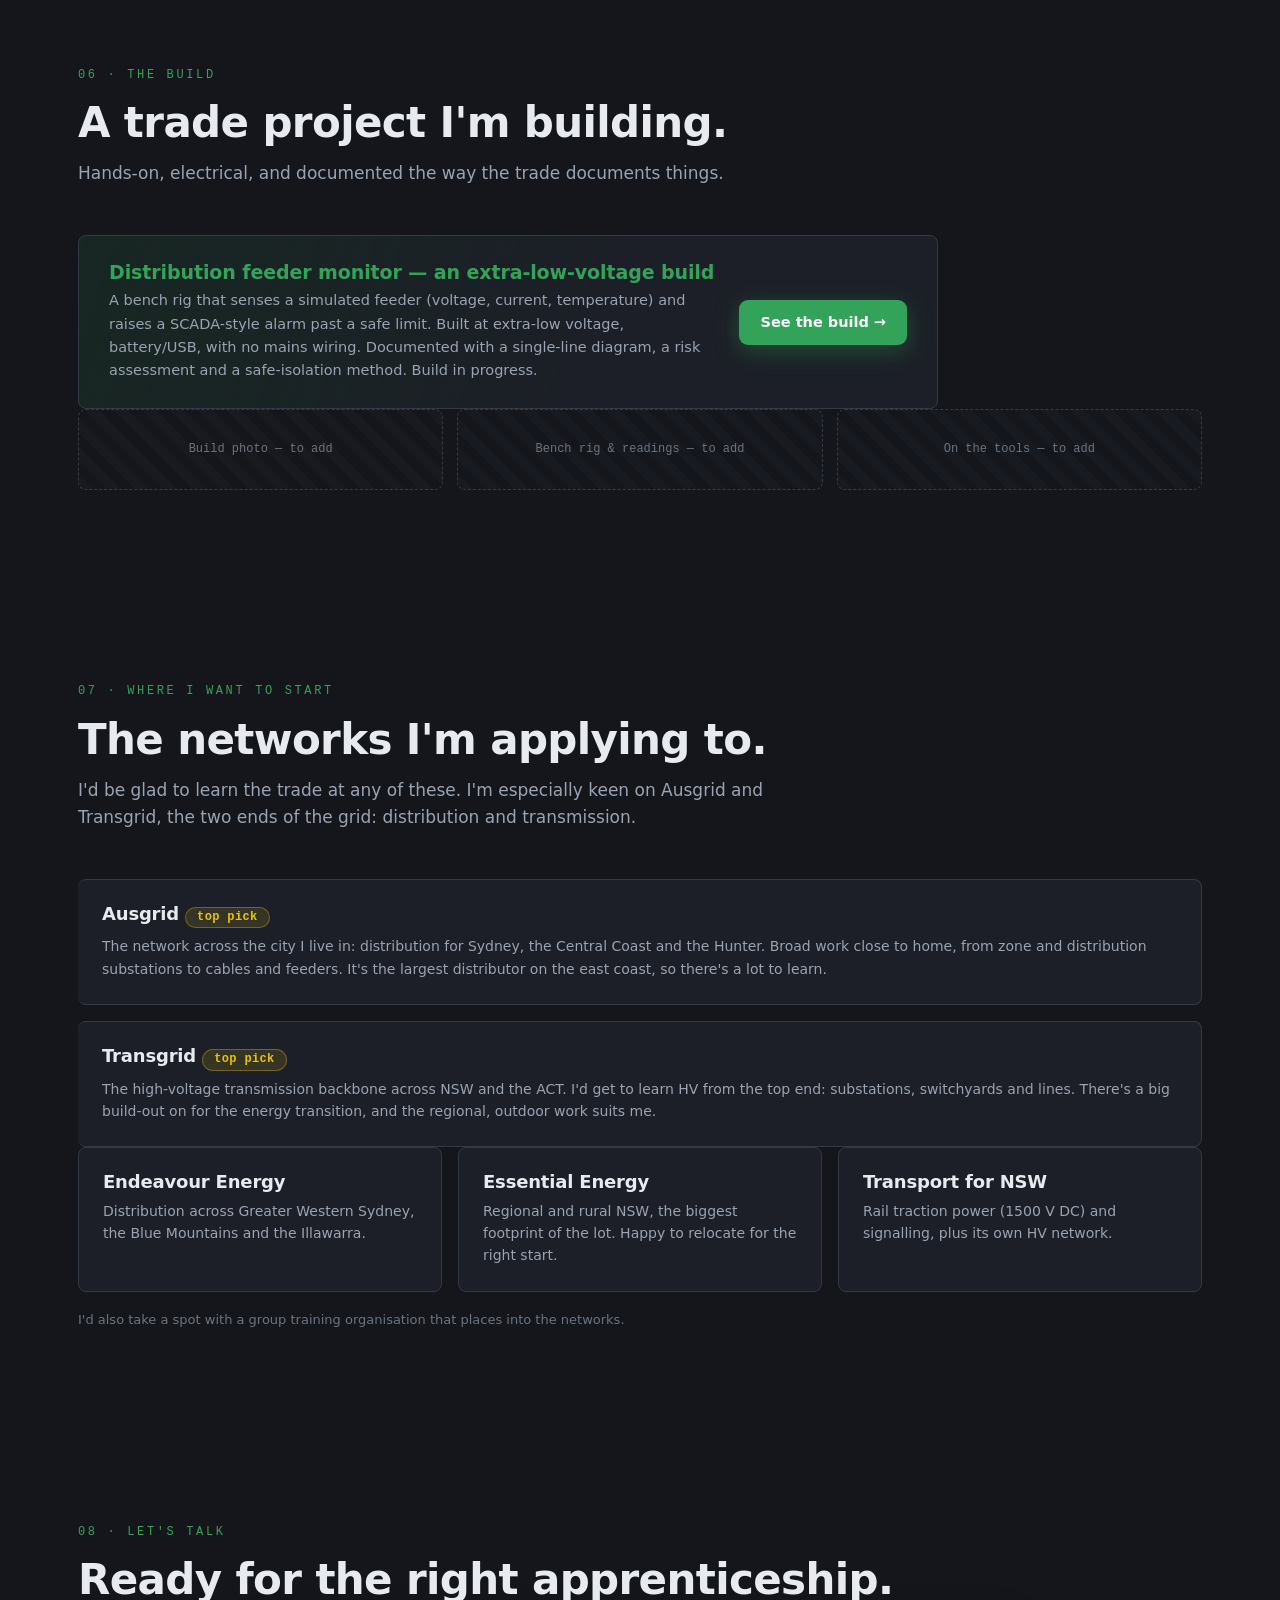
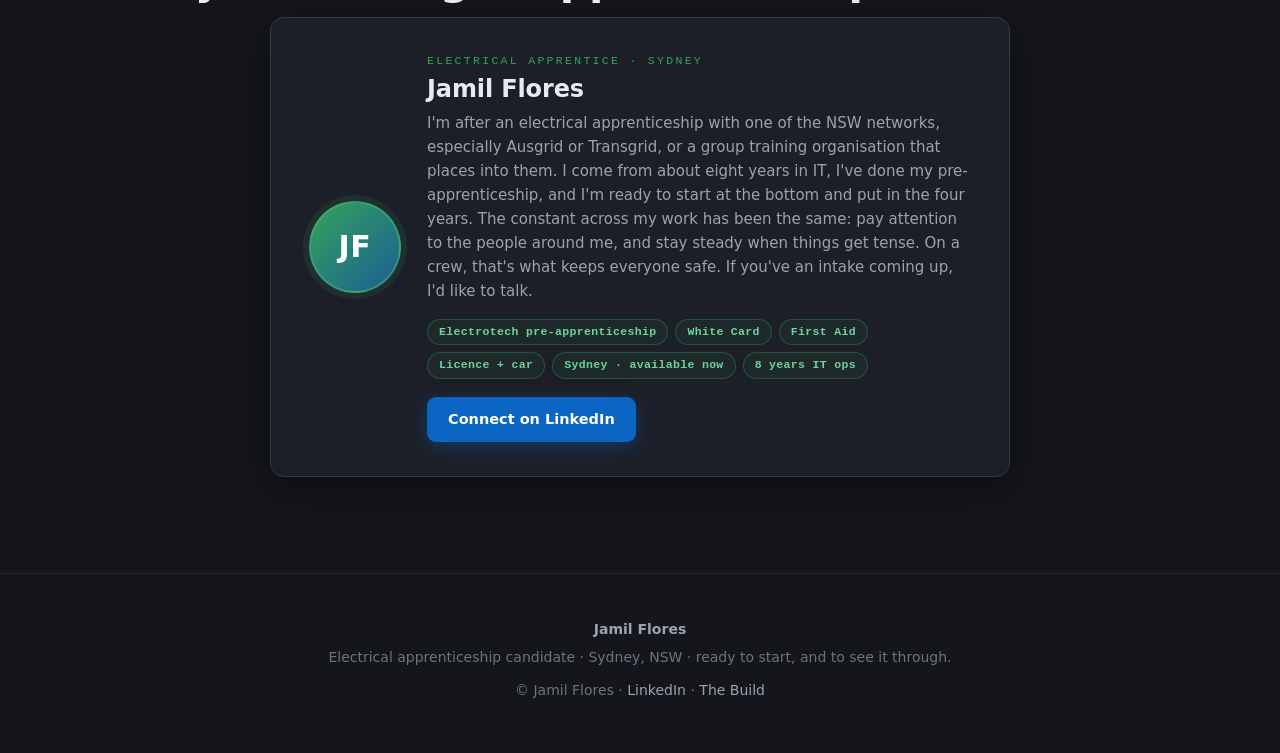
==== commit 0e6faac1: "Re-angle site for Ausgrid + Transgrid (balanced for all NSW networks) Targeting/framing only, minima" ====
--- a/index.html
+++ b/index.html
@@ -5,13 +5,13 @@
 <meta name="viewport" content="width=device-width, initial-scale=1.0">
 <meta http-equiv="Content-Security-Policy" content="default-src 'self'; script-src 'self'; style-src 'self' 'unsafe-inline' https://fonts.googleapis.com; font-src https://fonts.gstatic.com; img-src 'self' data:; connect-src 'self'; manifest-src 'self'; worker-src 'self'; base-uri 'self'; object-src 'none'">
 <meta name="robots" content="index,follow">
-<title>Jamil Flores — Electrical Apprentice · Sydney, NSW</title>
-<meta name="description" content="Jamil Flores — mature-age electrical apprenticeship candidate in Sydney. About eight years in IT operations, now committed to the electrical trade and the NSW networks. Electrotechnology pre-apprenticeship, White Card, First Aid, licence, available now.">
-<meta name="keywords" content="electrical apprenticeship Sydney, electrotechnology apprentice NSW, Ausgrid, Endeavour Energy, Essential Energy, Transgrid, Transport for NSW, Jamil Flores">
+<title>Jamil Flores — Electrical Apprentice for the NSW networks · Sydney</title>
+<meta name="description" content="Jamil Flores: mature-age electrical apprenticeship candidate in Sydney, keen on the NSW networks and especially Ausgrid and Transgrid. About eight years in IT operations, now committed to the electrical trade. Electrotechnology pre-apprenticeship, White Card, First Aid, licence, available now.">
+<meta name="keywords" content="electrical apprenticeship Sydney, electrotechnology apprentice NSW, Ausgrid, Transgrid, Endeavour Energy, Essential Energy, Transport for NSW, transmission, distribution, HV substations, Jamil Flores">
 <meta name="author" content="Jamil Flores">
 <meta name="theme-color" content="#14161b">
-<meta property="og:title" content="Jamil Flores — Electrical Apprentice · Sydney, NSW">
-<meta property="og:description" content="Mature-age career-changer moving into the electrical trade for good. Electrotechnology pre-apprenticeship done, tickets sorted, ready to start with the NSW networks and put in the four years.">
+<meta property="og:title" content="Jamil Flores — Electrical Apprentice for the NSW networks · Sydney">
+<meta property="og:description" content="Mature-age career-changer moving into the electrical trade for good. Keen on the NSW networks, especially Ausgrid and Transgrid. Pre-apprenticeship done, tickets sorted, ready to put in the four years.">
 <meta property="og:type" content="website">
 <link rel="icon" href="data:image/svg+xml,%3Csvg xmlns='http://www.w3.org/2000/svg' viewBox='0 0 32 32'%3E%3Cpath d='M16 2 28 7v9c0 7.5-5 12.5-12 14C9 28.5 4 23.5 4 16V7Z' fill='%2314161b' stroke='%2333a35a' stroke-width='2'/%3E%3Cpath d='M10 16.5l4 4 8-9' fill='none' stroke='%232ECC71' stroke-width='2.5' stroke-linecap='round' stroke-linejoin='round'/%3E%3C/svg%3E">
 <link rel="preconnect" href="https://fonts.googleapis.com">
@@ -59,8 +59,8 @@
     <h1 class="hero-enter" style="--d:.15s">Here to learn the trade, <span class="accent">from the ground up.</span></h1>
     <p class="hero-enter" style="--d:.27s">
       I'm <strong>Jamil Flores</strong>. After about eight years in IT operations, I'm moving into the
-      electrical trade for good. I want to help build and maintain the network the rest of the state
-      runs on. I've done my <strong>pre-apprenticeship</strong> and sorted my tickets. Now I want to do the work properly, and safely,
+      electrical trade for good. I want to help build and maintain the grid the rest of the state
+      runs on, from the high-voltage transmission lines down to the street. I've done my <strong>pre-apprenticeship</strong> and sorted my tickets. Now I want to do the work properly, and safely,
       on the tools.
     </p>
     <div class="hero-ctas hero-enter" style="--d:.39s">
@@ -246,8 +246,9 @@
       <div class="pillar-card glow-card" data-animate style="--d:.37s">
         <span class="pillar-icon" aria-hidden="true"><svg viewBox="0 0 24 24" fill="none" stroke="currentColor" stroke-width="1.6" stroke-linecap="round" stroke-linejoin="round" width="26" height="26" aria-hidden="true"><path d="M3 18l5-8 4 5 3-4 6 7z"/></svg></span>
         <h3>Field-ready</h3>
-        <p>Happy to travel, work regional, and be outdoors in whatever the weather's doing. I train for
-        distance running, so long, physical days don't faze me.</p>
+        <p>City distribution work close to home, or regional and outdoors in whatever the weather's
+        doing. I'm up for either, and happy to train for the at-heights side. I run distance, so long
+        physical days don't faze me.</p>
       </div>
       <div class="pillar-card glow-card" data-animate style="--d:.45s">
         <span class="pillar-icon" aria-hidden="true"><svg viewBox="0 0 24 24" fill="none" stroke="currentColor" stroke-width="1.6" stroke-linecap="round" stroke-linejoin="round" width="26" height="26" aria-hidden="true"><rect x="5" y="3" width="14" height="18" rx="2"/><line x1="5" y1="9" x2="19" y2="9"/><line x1="12" y1="9" x2="12" y2="21"/></svg></span>
@@ -316,8 +317,7 @@
           <p><strong>What it is:</strong> reading and applying technical documentation: drawings, schematics, schedules, Australian Standards, codes and specs, and the knack of pulling the right detail out for the job.</p>
           <p><strong>What it means I can do:</strong> find the current drawing for a task, read the
           symbols and conventions on wiring and circuit diagrams, and apply them accurately.</p>
-          <p><strong>Why it matters:</strong> reading schematics is foundational on the tools. It's the same literacy that lets me follow protection and control diagrams on a grid that's
-          going digital.</p>
+          <p><strong>Why it matters:</strong> reading schematics is foundational on the tools. It's the same literacy on protection-and-control drawings in a substation and on the wiring and circuit diagrams out on the distribution network.</p>
         </div>
       </details>
     </div>
@@ -362,34 +362,46 @@
     <p class="section-kicker" data-animate>07 · Where I want to start</p>
     <h2 class="section-title" id="sectors-title" data-animate style="--d:.08s">The networks I'm applying to.</h2>
     <p class="section-sub" data-animate style="--d:.16s">
-      I'd be glad to learn the trade at any of these.
-    </p>
+      I'd be glad to learn the trade at any of these. I'm especially keen on Ausgrid and Transgrid,
+      the two ends of the grid: distribution and transmission.
+    </p>
+
+    <div class="pillar-grid">
+      <div class="pillar-card pillar-card--wide glow-card" data-animate style="--d:.05s">
+        <h3>Ausgrid <span class="chip chip-amber">top pick</span></h3>
+        <p>The network across the city I live in: distribution for Sydney, the Central Coast and the
+        Hunter. Broad work close to home, from zone and distribution substations to cables and feeders.
+        It's the largest distributor on the east coast, so there's a lot to learn.</p>
+      </div>
+      <div class="pillar-card pillar-card--wide glow-card" data-animate style="--d:.12s">
+        <h3>Transgrid <span class="chip chip-amber">top pick</span></h3>
+        <p>The high-voltage transmission backbone across NSW and the ACT. I'd get to learn HV from the
+        top end: substations, switchyards and lines. There's a big build-out on for the energy
+        transition, and the regional, outdoor work suits me.</p>
+      </div>
+    </div>
 
     <div class="pillar-grid cols-3">
       <div class="pillar-card glow-card" data-animate style="--d:.05s">
-        <h3>Ausgrid</h3>
-        <p>Distribution across Sydney, the Central Coast and the Hunter.</p>
+        <h3>Endeavour Energy</h3>
+        <p>Distribution across Greater Western Sydney, the Blue Mountains and the Illawarra.</p>
       </div>
       <div class="pillar-card glow-card" data-animate style="--d:.12s">
-        <h3>Endeavour Energy</h3>
-        <p>The network across Greater Western Sydney, the Blue Mountains and the Illawarra.</p>
+        <h3>Essential Energy</h3>
+        <p>Regional and rural NSW, the biggest footprint of the lot. Happy to relocate for the right start.</p>
       </div>
       <div class="pillar-card glow-card" data-animate style="--d:.19s">
-        <h3>Essential Energy</h3>
-        <p>Regional and rural NSW. Happy to relocate for the right start.</p>
-      </div>
-      <div class="pillar-card glow-card" data-animate style="--d:.26s">
-        <h3>Transgrid</h3>
-        <p>The high-voltage transmission backbone.</p>
-      </div>
-      <div class="pillar-card glow-card" data-animate style="--d:.33s">
         <h3>Transport for NSW</h3>
-        <p>Rail traction power and signalling.</p>
+        <p>Rail traction power (1500 V DC) and signalling, plus its own HV network.</p>
       </div>
     </div>
     <p class="sectors-note" data-animate style="--d:.4s">
-      These are the networks I'm applying to.
-    </p>
+      I'd also take a spot with a group training organisation that places into the networks.
+    </p>
+    <!-- TODO: verify before naming specific GTOs publicly (e.g. NECA, MEGT, 1300apprentice, Electrogroup, Zeal Futures, Programmed) — placements vary year to year. -->
+    <!-- TODO (optional): add Sydney Water as a target if wanted (water/wastewater electrical/instrumentation apprentices, often via its maintenance contractor). -->
+    <!-- TODO: if ever citing network figures, verify first — Ausgrid ~49,000 km lines / ~189 zone subs / ~31,000 distribution subs; Transgrid ~104 bulk-supply subs / ~13,133 km lines. Kept off the page deliberately. -->
+
   </div>
 </section>
 
@@ -406,8 +418,8 @@
       <div class="about-body">
         <p class="about-kicker">Electrical apprentice · Sydney</p>
         <h3>Jamil Flores</h3>
-        <p>I'm after an electrical apprenticeship with one of the NSW networks, or a group training
-        organisation that places into them. I come from about eight years in IT, I've done my pre-apprenticeship, and I'm ready to start at the bottom and put in the four years. The constant across
+        <p>I'm after an electrical apprenticeship with one of the NSW networks, especially Ausgrid or
+        Transgrid, or a group training organisation that places into them. I come from about eight years in IT, I've done my pre-apprenticeship, and I'm ready to start at the bottom and put in the four years. The constant across
         my work has been the same: pay attention to the people around me, and stay steady when things
         get tense. On a crew, that's what keeps everyone safe. If you've an intake coming up, I'd
         like to talk.</p>
